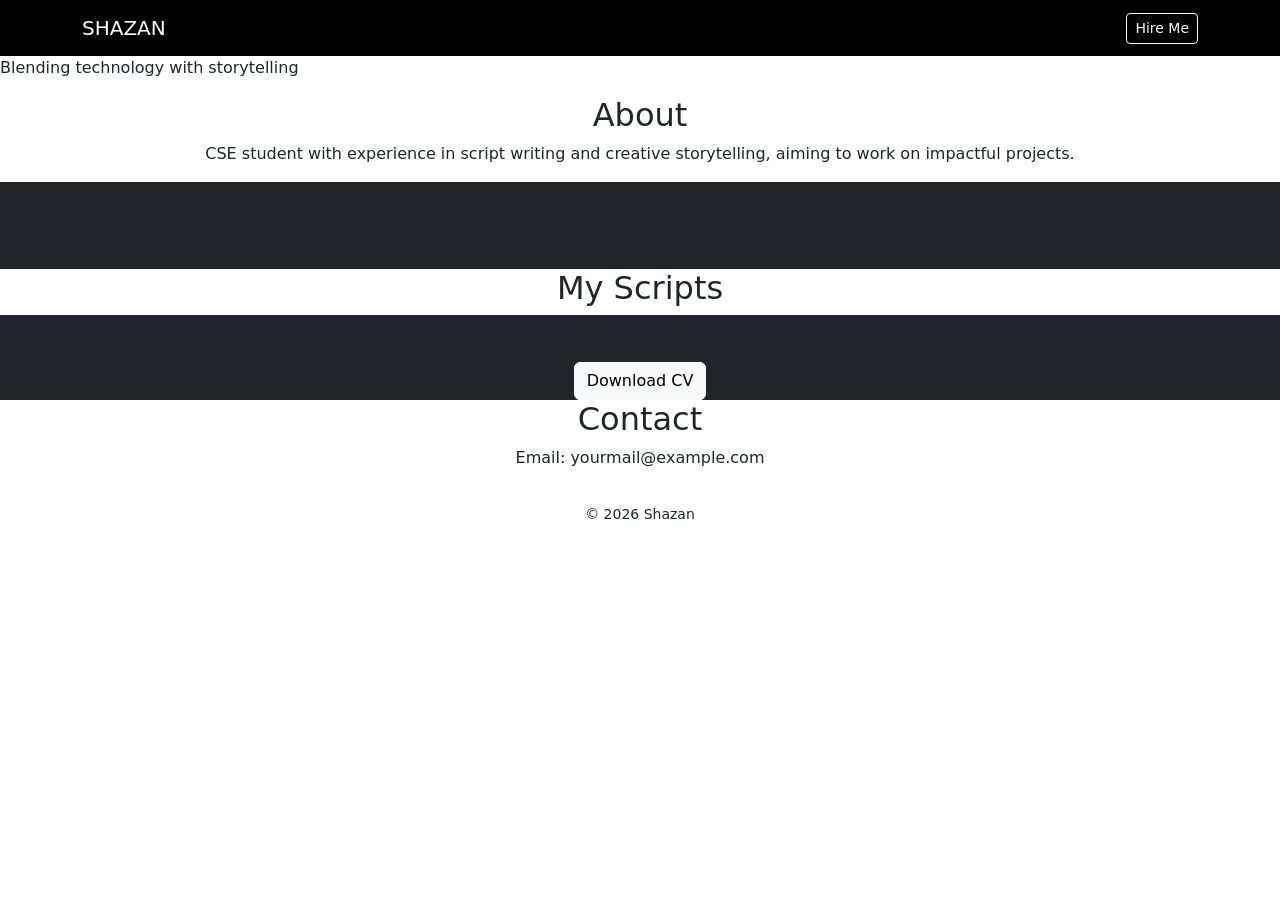
==== index.html @ 8cf89695 "Update index.html" ====
<!DOCTYPE html>
<html lang="en">
<head>
  <meta charset="UTF-8">
  <meta name="viewport" content="width=device-width, initial-scale=1.0">
  <title>Shazan | Portfolio</title>

  <link href="https://cdn.jsdelivr.net/npm/bootstrap@5.3.0/dist/css/bootstrap.min.css" rel="stylesheet">
  <link rel="stylesheet" href="style.css">
</head>

<body>

<!-- NAVBAR -->
<nav class="navbar navbar-dark bg-black fixed-top">
  <div class="container">
    <span class="navbar-brand">SHAZAN</span>
    <a href="#contact" class="btn btn-outline-light btn-sm">Hire Me</a>
  </div>
</nav>

<!-- HERO -->
<section class="hero">
  <h1>Script Writer</h1>
  <p>Blending technology with storytelling</p>
</section>

<!-- ABOUT -->
<section class="section container text-center">
  <h2>About</h2>
  <p>CSE student with experience in script writing and creative storytelling, aiming to work on impactful projects.</p>
</section>

<!-- SKILLS -->
<section class="section bg-dark text-center">
  <div class="container">
    <h2>Skills</h2>
    <div class="row mt-4">
      <div class="col-md-3">Script Writing</div>
      <div class="col-md-3">Storytelling</div>
      <div class="col-md-3">Web Development</div>
      <div class="col-md-3">Problem Solving</div>
    </div>
  </div>
</section>

<!-- PORTFOLIO -->
<section class="section container">
  <h2 class="text-center">My Scripts</h2>
  <div class="row" id="scripts"></div>
</section>

<!-- CV -->
<section class="section text-center bg-dark">
  <h2>Resume</h2>
  <a href="cv.pdf" class="btn btn-light">Download CV</a>
</section>

<!-- CONTACT -->
<section id="contact" class="section text-center">
  <h2>Contact</h2>
  <p>Email: yourmail@example.com</p>
</section>

<footer class="text-center p-3">
  <small>© 2026 Shazan</small>
</footer>

<script src="script.js"></script>
</body>
</html>
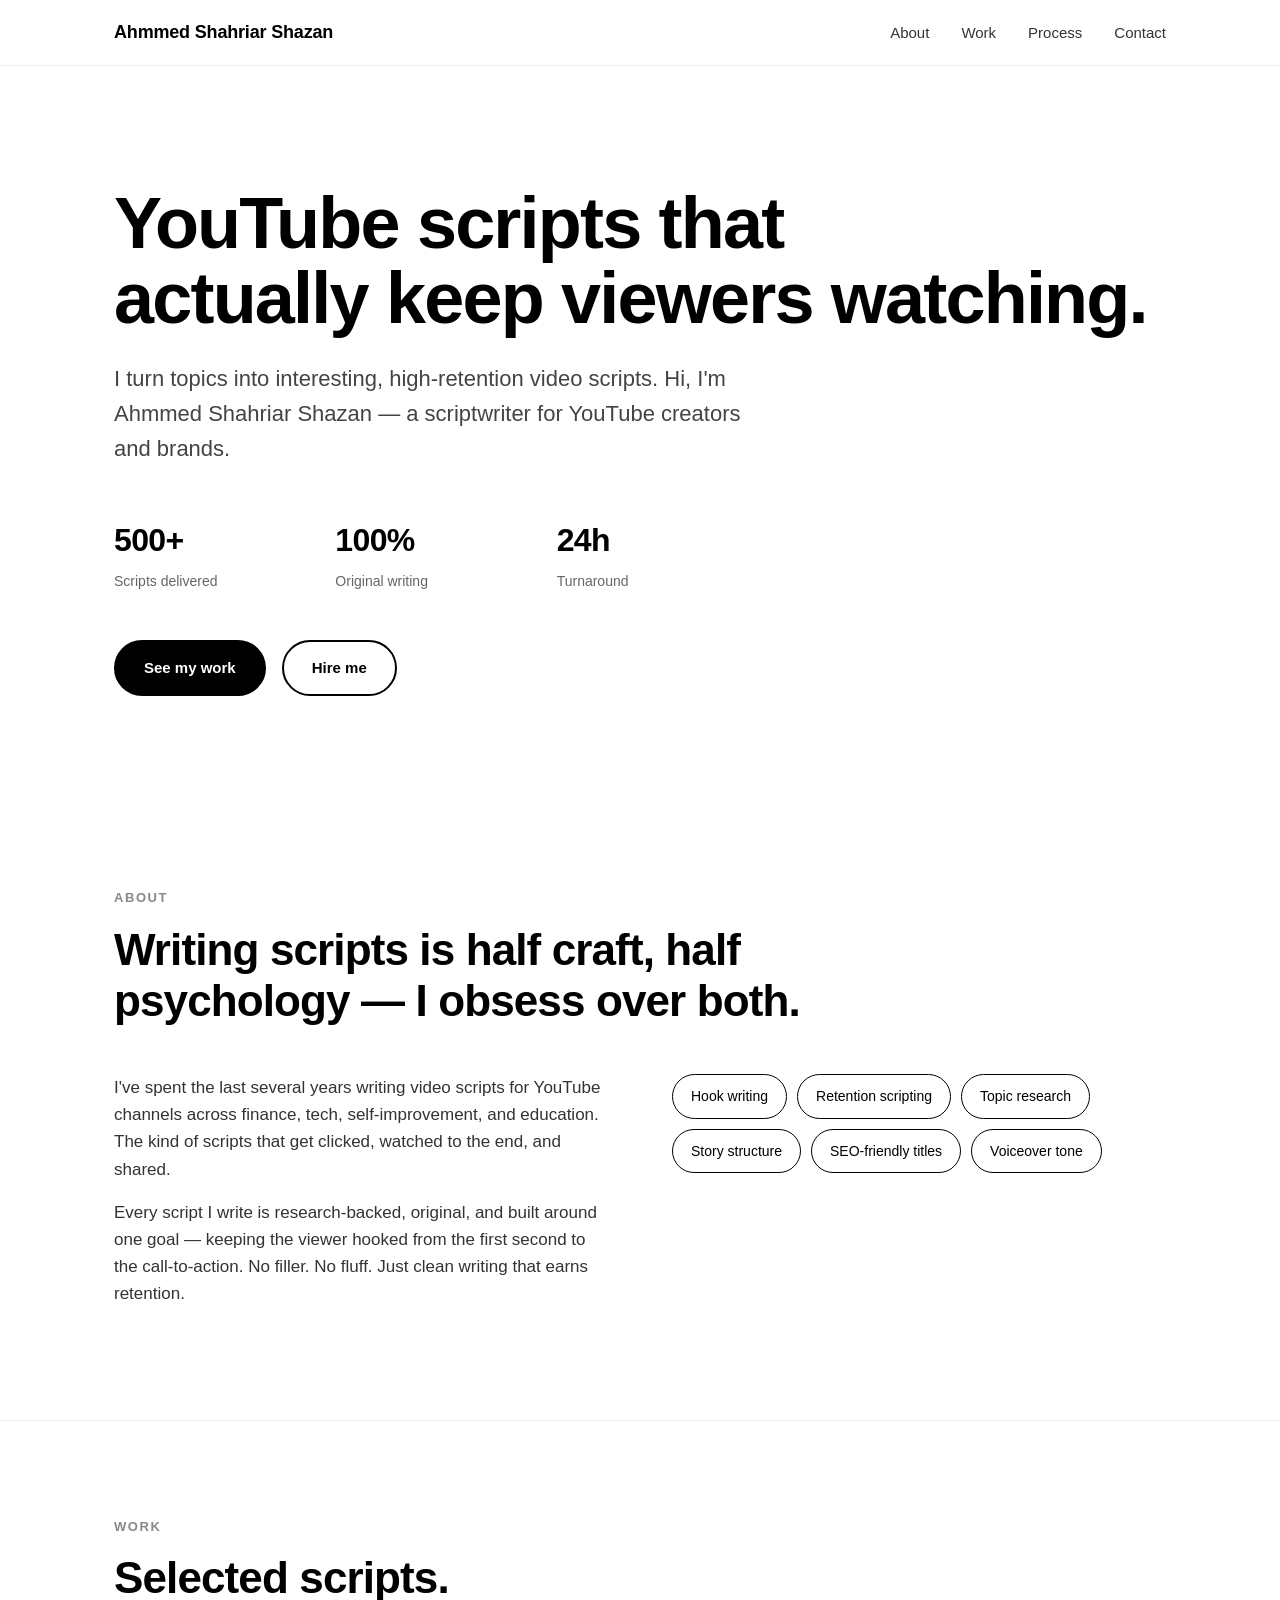
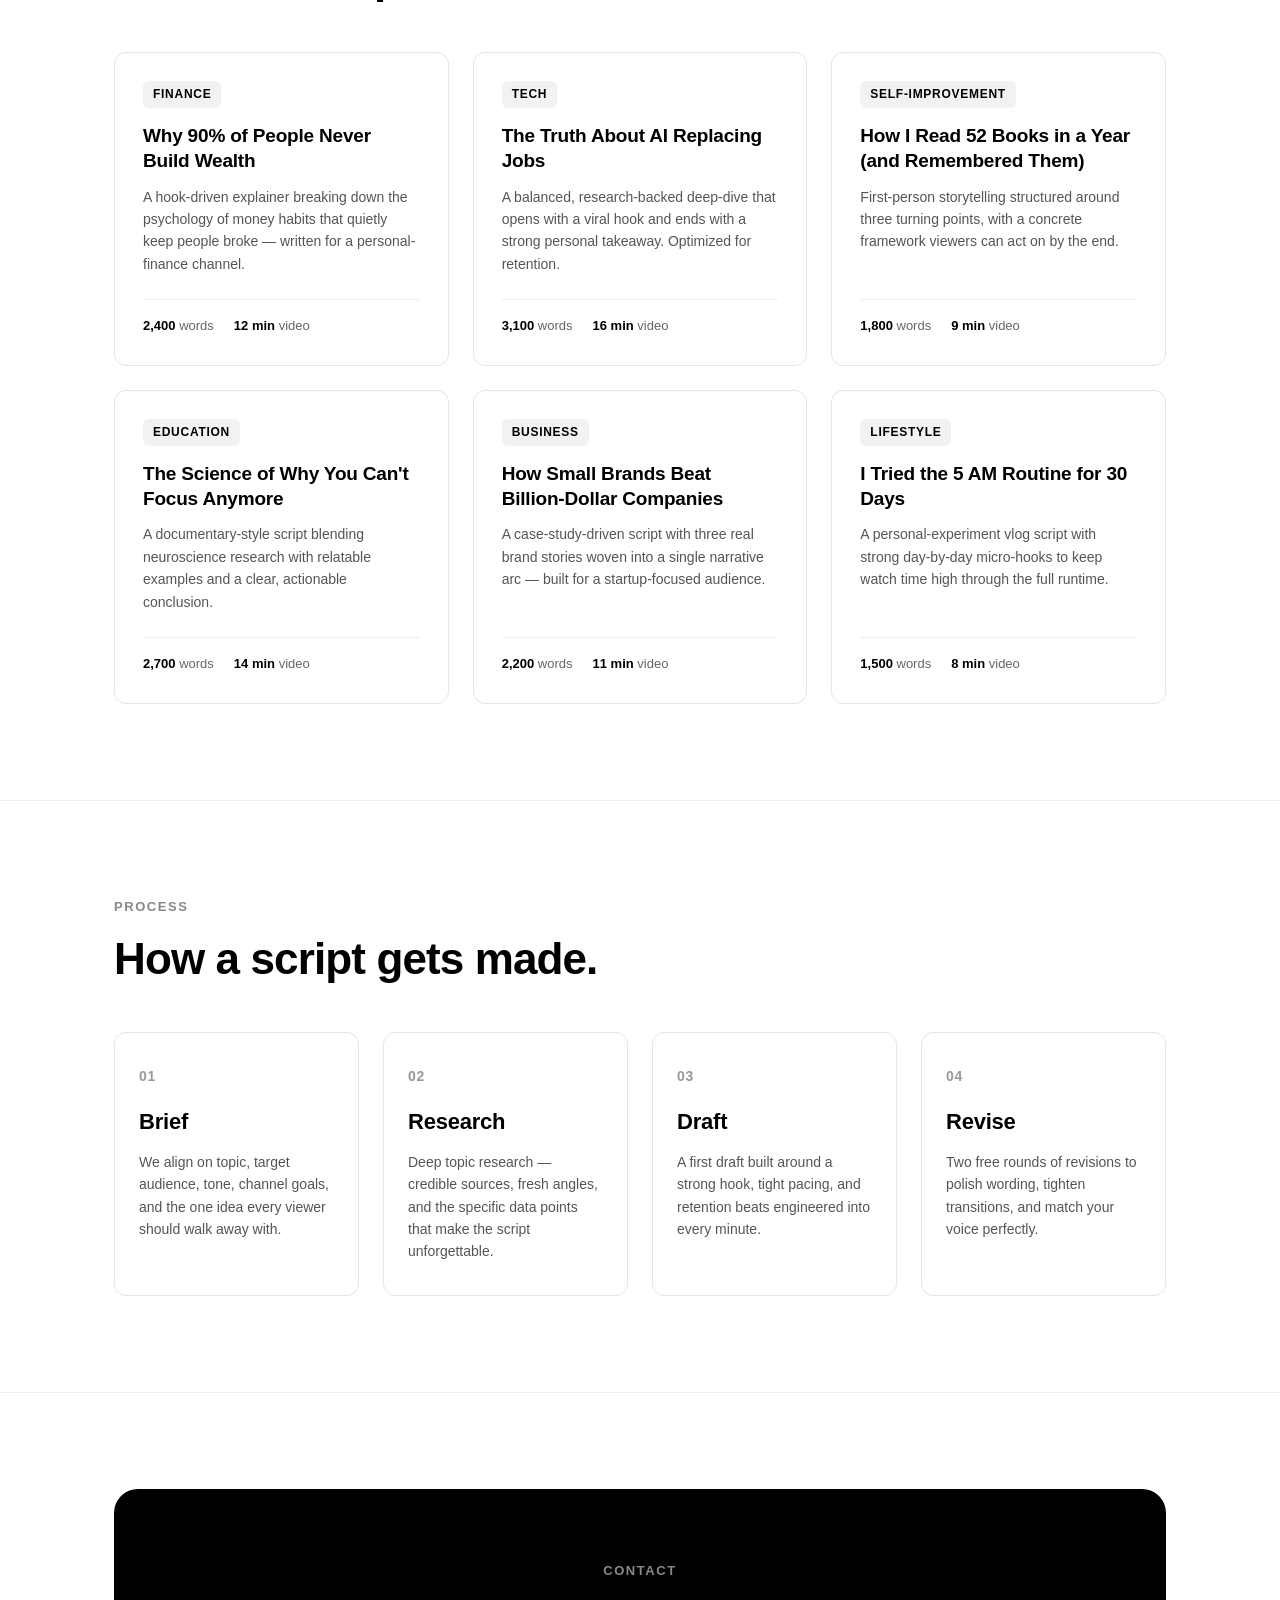
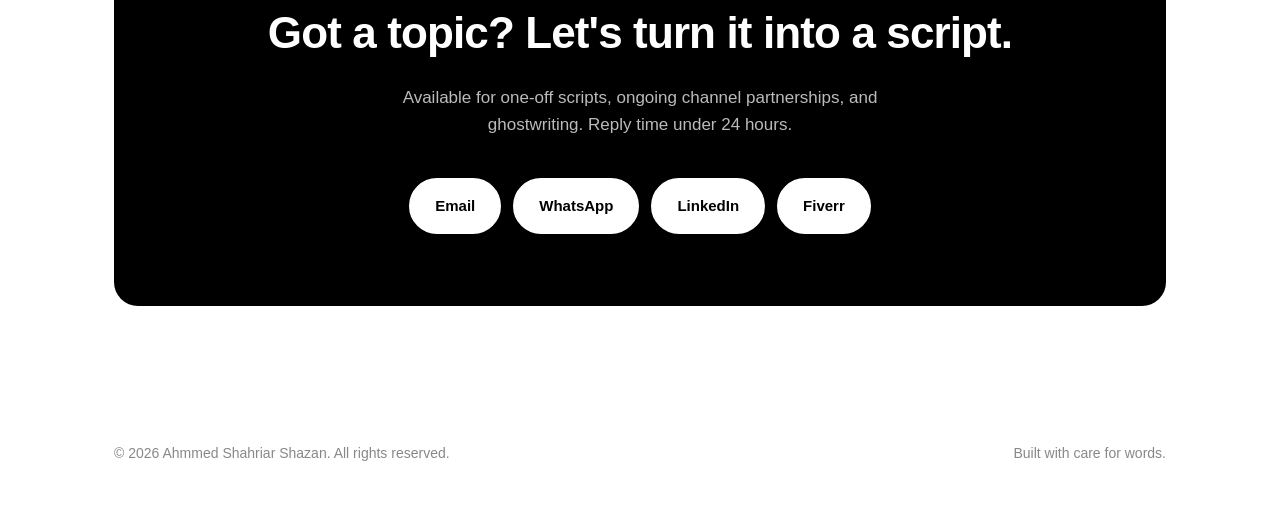
==== commit 9986c969: "Update index.html" ====
--- a/index.html
+++ b/index.html
@@ -1,71 +1,568 @@
 <!DOCTYPE html>
 <html lang="en">
 <head>
-  <meta charset="UTF-8">
-  <meta name="viewport" content="width=device-width, initial-scale=1.0">
-  <title>Shazan | Portfolio</title>
-
-  <link href="https://cdn.jsdelivr.net/npm/bootstrap@5.3.0/dist/css/bootstrap.min.css" rel="stylesheet">
-  <link rel="stylesheet" href="style.css">
+<meta charset="UTF-8" />
+<meta name="viewport" content="width=device-width, initial-scale=1.0" />
+<title>Ahmmed Shahriar Shazan — YouTube Scriptwriter</title>
+<meta name="description" content="Ahmmed Shahriar Shazan — YouTube scriptwriter. I turn topics into interesting, high-retention video scripts." />
+<style>
+  * { box-sizing: border-box; margin: 0; padding: 0; }
+  html { scroll-behavior: smooth; }
+  body {
+    font-family: -apple-system, BlinkMacSystemFont, "Segoe UI", Helvetica, Arial, sans-serif;
+    color: #000;
+    background: #fff;
+    line-height: 1.6;
+    -webkit-font-smoothing: antialiased;
+  }
+  a { color: inherit; text-decoration: none; }
+  img { max-width: 100%; display: block; }
+
+  /* Layout */
+  .container {
+    max-width: 1100px;
+    margin: 0 auto;
+    padding: 0 24px;
+  }
+  section { padding: 96px 0; border-bottom: 1px solid #eee; }
+  section:last-of-type { border-bottom: none; }
+
+  /* Navigation */
+  .nav {
+    position: sticky;
+    top: 0;
+    z-index: 100;
+    background: rgba(255,255,255,0.95);
+    backdrop-filter: saturate(180%) blur(10px);
+    -webkit-backdrop-filter: saturate(180%) blur(10px);
+    border-bottom: 1px solid #eee;
+  }
+  .nav-inner {
+    display: flex;
+    align-items: center;
+    justify-content: space-between;
+    padding: 18px 24px;
+    max-width: 1100px;
+    margin: 0 auto;
+  }
+  .logo {
+    font-weight: 700;
+    font-size: 18px;
+    letter-spacing: -0.01em;
+  }
+  .nav-links {
+    display: flex;
+    gap: 32px;
+    list-style: none;
+  }
+  .nav-links a {
+    font-size: 15px;
+    font-weight: 500;
+    color: #333;
+    transition: color 0.2s;
+  }
+  .nav-links a:hover { color: #000; }
+
+  .menu-toggle {
+    display: none;
+    background: none;
+    border: none;
+    font-size: 22px;
+    cursor: pointer;
+  }
+
+  /* Hero */
+  .hero { padding: 120px 0 96px; }
+  .hero h1 {
+    font-size: clamp(40px, 6vw, 72px);
+    font-weight: 800;
+    line-height: 1.05;
+    letter-spacing: -0.025em;
+    margin-bottom: 24px;
+  }
+  .hero .tagline {
+    font-size: clamp(18px, 2vw, 22px);
+    color: #444;
+    max-width: 640px;
+    margin-bottom: 48px;
+  }
+
+  .stats {
+    display: grid;
+    grid-template-columns: repeat(3, 1fr);
+    gap: 24px;
+    margin-bottom: 48px;
+    max-width: 640px;
+  }
+  .stat-num {
+    font-size: clamp(24px, 3vw, 32px);
+    font-weight: 700;
+    letter-spacing: -0.02em;
+  }
+  .stat-label {
+    font-size: 14px;
+    color: #666;
+    margin-top: 4px;
+  }
+
+  .cta-group {
+    display: flex;
+    gap: 16px;
+    flex-wrap: wrap;
+  }
+  .btn {
+    display: inline-flex;
+    align-items: center;
+    justify-content: center;
+    padding: 14px 28px;
+    font-size: 15px;
+    font-weight: 600;
+    border-radius: 999px;
+    border: 2px solid #000;
+    transition: all 0.2s ease;
+    cursor: pointer;
+  }
+  .btn-primary {
+    background: #000;
+    color: #fff;
+  }
+  .btn-primary:hover {
+    background: #fff;
+    color: #000;
+  }
+  .btn-secondary {
+    background: #fff;
+    color: #000;
+  }
+  .btn-secondary:hover {
+    background: #000;
+    color: #fff;
+  }
+
+  /* Section headings */
+  .section-label {
+    font-size: 13px;
+    font-weight: 600;
+    letter-spacing: 0.12em;
+    text-transform: uppercase;
+    color: #888;
+    margin-bottom: 16px;
+  }
+  .section-title {
+    font-size: clamp(32px, 4vw, 44px);
+    font-weight: 700;
+    letter-spacing: -0.02em;
+    margin-bottom: 48px;
+    max-width: 720px;
+    line-height: 1.15;
+  }
+
+  /* About */
+  .about-grid {
+    display: grid;
+    grid-template-columns: 1fr 1fr;
+    gap: 64px;
+    align-items: start;
+  }
+  .about-bio p {
+    font-size: 17px;
+    color: #333;
+    margin-bottom: 16px;
+  }
+  .skills {
+    display: flex;
+    flex-wrap: wrap;
+    gap: 10px;
+  }
+  .skill-pill {
+    padding: 10px 18px;
+    border: 1px solid #000;
+    border-radius: 999px;
+    font-size: 14px;
+    font-weight: 500;
+    background: #fff;
+    transition: all 0.2s;
+  }
+  .skill-pill:hover {
+    background: #000;
+    color: #fff;
+  }
+
+  /* Work */
+  .work-grid {
+    display: grid;
+    grid-template-columns: repeat(3, 1fr);
+    gap: 24px;
+  }
+  .work-card {
+    border: 1px solid #e5e5e5;
+    border-radius: 12px;
+    padding: 28px;
+    background: #fff;
+    transition: all 0.25s ease;
+    display: flex;
+    flex-direction: column;
+  }
+  .work-card:hover {
+    border-color: #000;
+    transform: translateY(-2px);
+  }
+  .work-tag {
+    display: inline-block;
+    font-size: 12px;
+    font-weight: 600;
+    letter-spacing: 0.06em;
+    text-transform: uppercase;
+    color: #000;
+    background: #f2f2f2;
+    padding: 4px 10px;
+    border-radius: 6px;
+    margin-bottom: 16px;
+    align-self: flex-start;
+  }
+  .work-card h3 {
+    font-size: 19px;
+    font-weight: 700;
+    line-height: 1.3;
+    margin-bottom: 12px;
+    letter-spacing: -0.01em;
+  }
+  .work-card p {
+    font-size: 14px;
+    color: #555;
+    margin-bottom: 24px;
+    flex-grow: 1;
+  }
+  .work-meta {
+    display: flex;
+    gap: 20px;
+    padding-top: 16px;
+    border-top: 1px solid #eee;
+    font-size: 13px;
+    color: #666;
+  }
+  .work-meta span strong { color: #000; font-weight: 600; }
+
+  /* Process */
+  .process-grid {
+    display: grid;
+    grid-template-columns: repeat(4, 1fr);
+    gap: 24px;
+  }
+  .process-step {
+    padding: 32px 24px;
+    border: 1px solid #e5e5e5;
+    border-radius: 12px;
+    background: #fff;
+    transition: border-color 0.2s;
+  }
+  .process-step:hover { border-color: #000; }
+  .step-num {
+    font-size: 14px;
+    font-weight: 700;
+    color: #999;
+    margin-bottom: 16px;
+    letter-spacing: 0.05em;
+  }
+  .step-title {
+    font-size: 22px;
+    font-weight: 700;
+    margin-bottom: 12px;
+    letter-spacing: -0.01em;
+  }
+  .step-desc {
+    font-size: 14px;
+    color: #555;
+  }
+
+  /* Contact */
+  .contact-box {
+    background: #000;
+    color: #fff;
+    border-radius: 24px;
+    padding: 72px 56px;
+    text-align: center;
+  }
+  .contact-box .section-label { color: #888; }
+  .contact-box h2 {
+    font-size: clamp(32px, 4vw, 44px);
+    font-weight: 700;
+    letter-spacing: -0.02em;
+    margin-bottom: 16px;
+    color: #fff;
+  }
+  .contact-box p {
+    color: #bbb;
+    font-size: 17px;
+    max-width: 520px;
+    margin: 0 auto 40px;
+  }
+  .contact-buttons {
+    display: flex;
+    flex-wrap: wrap;
+    justify-content: center;
+    gap: 12px;
+  }
+  .contact-btn {
+    display: inline-flex;
+    align-items: center;
+    gap: 8px;
+    padding: 14px 24px;
+    font-size: 15px;
+    font-weight: 600;
+    border-radius: 999px;
+    background: #fff;
+    color: #000;
+    border: 2px solid #fff;
+    transition: all 0.2s;
+  }
+  .contact-btn:hover {
+    background: transparent;
+    color: #fff;
+  }
+
+  /* Footer */
+  footer {
+    padding: 40px 0;
+    text-align: center;
+    color: #888;
+    font-size: 14px;
+  }
+  footer .container {
+    display: flex;
+    justify-content: space-between;
+    align-items: center;
+    flex-wrap: wrap;
+    gap: 12px;
+  }
+
+  /* Mobile */
+  @media (max-width: 820px) {
+    section { padding: 72px 0; }
+    .hero { padding: 80px 0 64px; }
+    .nav-links {
+      display: none;
+      position: absolute;
+      top: 100%;
+      left: 0;
+      right: 0;
+      background: #fff;
+      flex-direction: column;
+      padding: 20px 24px;
+      gap: 20px;
+      border-bottom: 1px solid #eee;
+    }
+    .nav-links.open { display: flex; }
+    .menu-toggle { display: block; }
+
+    .about-grid { grid-template-columns: 1fr; gap: 40px; }
+    .work-grid { grid-template-columns: 1fr; }
+    .process-grid { grid-template-columns: 1fr 1fr; }
+    .stats { grid-template-columns: 1fr 1fr 1fr; gap: 16px; }
+    .contact-box { padding: 56px 24px; border-radius: 20px; }
+  }
+
+  @media (max-width: 480px) {
+    .process-grid { grid-template-columns: 1fr; }
+    .stats { grid-template-columns: 1fr; max-width: 280px; }
+    .cta-group .btn { flex: 1 1 auto; }
+  }
+</style>
 </head>
-
 <body>
 
-<!-- NAVBAR -->
-<nav class="navbar navbar-dark bg-black fixed-top">
+<!-- Navigation -->
+<nav class="nav">
+  <div class="nav-inner">
+    <a href="#top" class="logo">Ahmmed Shahriar Shazan</a>
+    <button class="menu-toggle" aria-label="Toggle menu" onclick="document.getElementById('navLinks').classList.toggle('open')">☰</button>
+    <ul class="nav-links" id="navLinks">
+      <li><a href="#about">About</a></li>
+      <li><a href="#work">Work</a></li>
+      <li><a href="#process">Process</a></li>
+      <li><a href="#contact">Contact</a></li>
+    </ul>
+  </div>
+</nav>
+
+<!-- Hero -->
+<header class="hero" id="top">
   <div class="container">
-    <span class="navbar-brand">SHAZAN</span>
-    <a href="#contact" class="btn btn-outline-light btn-sm">Hire Me</a>
-  </div>
-</nav>
-
-<!-- HERO -->
-<section class="hero">
-  <h1>Script Writer</h1>
-  <p>Blending technology with storytelling</p>
+    <h1>YouTube scripts that<br/>actually keep viewers watching.</h1>
+    <p class="tagline">I turn topics into interesting, high-retention video scripts. Hi, I'm Ahmmed Shahriar Shazan — a scriptwriter for YouTube creators and brands.</p>
+
+    <div class="stats">
+      <div>
+        <div class="stat-num">500+</div>
+        <div class="stat-label">Scripts delivered</div>
+      </div>
+      <div>
+        <div class="stat-num">100%</div>
+        <div class="stat-label">Original writing</div>
+      </div>
+      <div>
+        <div class="stat-num">24h</div>
+        <div class="stat-label">Turnaround</div>
+      </div>
+    </div>
+
+    <div class="cta-group">
+      <a href="#work" class="btn btn-primary">See my work</a>
+      <a href="#contact" class="btn btn-secondary">Hire me</a>
+    </div>
+  </div>
+</header>
+
+<!-- About -->
+<section id="about">
+  <div class="container">
+    <div class="section-label">About</div>
+    <h2 class="section-title">Writing scripts is half craft, half psychology — I obsess over both.</h2>
+
+    <div class="about-grid">
+      <div class="about-bio">
+        <p>I've spent the last several years writing video scripts for YouTube channels across finance, tech, self-improvement, and education. The kind of scripts that get clicked, watched to the end, and shared.</p>
+        <p>Every script I write is research-backed, original, and built around one goal — keeping the viewer hooked from the first second to the call-to-action. No filler. No fluff. Just clean writing that earns retention.</p>
+      </div>
+      <div>
+        <div class="skills">
+          <span class="skill-pill">Hook writing</span>
+          <span class="skill-pill">Retention scripting</span>
+          <span class="skill-pill">Topic research</span>
+          <span class="skill-pill">Story structure</span>
+          <span class="skill-pill">SEO-friendly titles</span>
+          <span class="skill-pill">Voiceover tone</span>
+        </div>
+      </div>
+    </div>
+  </div>
 </section>
 
-<!-- ABOUT -->
-<section class="section container text-center">
-  <h2>About</h2>
-  <p>CSE student with experience in script writing and creative storytelling, aiming to work on impactful projects.</p>
+<!-- Work -->
+<section id="work">
+  <div class="container">
+    <div class="section-label">Work</div>
+    <h2 class="section-title">Selected scripts.</h2>
+
+    <div class="work-grid">
+      <div class="work-card">
+        <span class="work-tag">Finance</span>
+        <h3>Why 90% of People Never Build Wealth</h3>
+        <p>A hook-driven explainer breaking down the psychology of money habits that quietly keep people broke — written for a personal-finance channel.</p>
+        <div class="work-meta">
+          <span><strong>2,400</strong> words</span>
+          <span><strong>12 min</strong> video</span>
+        </div>
+      </div>
+
+      <div class="work-card">
+        <span class="work-tag">Tech</span>
+        <h3>The Truth About AI Replacing Jobs</h3>
+        <p>A balanced, research-backed deep-dive that opens with a viral hook and ends with a strong personal takeaway. Optimized for retention.</p>
+        <div class="work-meta">
+          <span><strong>3,100</strong> words</span>
+          <span><strong>16 min</strong> video</span>
+        </div>
+      </div>
+
+      <div class="work-card">
+        <span class="work-tag">Self-Improvement</span>
+        <h3>How I Read 52 Books in a Year (and Remembered Them)</h3>
+        <p>First-person storytelling structured around three turning points, with a concrete framework viewers can act on by the end.</p>
+        <div class="work-meta">
+          <span><strong>1,800</strong> words</span>
+          <span><strong>9 min</strong> video</span>
+        </div>
+      </div>
+
+      <div class="work-card">
+        <span class="work-tag">Education</span>
+        <h3>The Science of Why You Can't Focus Anymore</h3>
+        <p>A documentary-style script blending neuroscience research with relatable examples and a clear, actionable conclusion.</p>
+        <div class="work-meta">
+          <span><strong>2,700</strong> words</span>
+          <span><strong>14 min</strong> video</span>
+        </div>
+      </div>
+
+      <div class="work-card">
+        <span class="work-tag">Business</span>
+        <h3>How Small Brands Beat Billion-Dollar Companies</h3>
+        <p>A case-study-driven script with three real brand stories woven into a single narrative arc — built for a startup-focused audience.</p>
+        <div class="work-meta">
+          <span><strong>2,200</strong> words</span>
+          <span><strong>11 min</strong> video</span>
+        </div>
+      </div>
+
+      <div class="work-card">
+        <span class="work-tag">Lifestyle</span>
+        <h3>I Tried the 5 AM Routine for 30 Days</h3>
+        <p>A personal-experiment vlog script with strong day-by-day micro-hooks to keep watch time high through the full runtime.</p>
+        <div class="work-meta">
+          <span><strong>1,500</strong> words</span>
+          <span><strong>8 min</strong> video</span>
+        </div>
+      </div>
+    </div>
+  </div>
 </section>
 
-<!-- SKILLS -->
-<section class="section bg-dark text-center">
+<!-- Process -->
+<section id="process">
   <div class="container">
-    <h2>Skills</h2>
-    <div class="row mt-4">
-      <div class="col-md-3">Script Writing</div>
-      <div class="col-md-3">Storytelling</div>
-      <div class="col-md-3">Web Development</div>
-      <div class="col-md-3">Problem Solving</div>
+    <div class="section-label">Process</div>
+    <h2 class="section-title">How a script gets made.</h2>
+
+    <div class="process-grid">
+      <div class="process-step">
+        <div class="step-num">01</div>
+        <div class="step-title">Brief</div>
+        <p class="step-desc">We align on topic, target audience, tone, channel goals, and the one idea every viewer should walk away with.</p>
+      </div>
+      <div class="process-step">
+        <div class="step-num">02</div>
+        <div class="step-title">Research</div>
+        <p class="step-desc">Deep topic research — credible sources, fresh angles, and the specific data points that make the script unforgettable.</p>
+      </div>
+      <div class="process-step">
+        <div class="step-num">03</div>
+        <div class="step-title">Draft</div>
+        <p class="step-desc">A first draft built around a strong hook, tight pacing, and retention beats engineered into every minute.</p>
+      </div>
+      <div class="process-step">
+        <div class="step-num">04</div>
+        <div class="step-title">Revise</div>
+        <p class="step-desc">Two free rounds of revisions to polish wording, tighten transitions, and match your voice perfectly.</p>
+      </div>
     </div>
   </div>
 </section>
 
-<!-- PORTFOLIO -->
-<section class="section container">
-  <h2 class="text-center">My Scripts</h2>
-  <div class="row" id="scripts"></div>
+<!-- Contact -->
+<section id="contact">
+  <div class="container">
+    <div class="contact-box">
+      <div class="section-label">Contact</div>
+      <h2>Got a topic? Let's turn it into a script.</h2>
+      <p>Available for one-off scripts, ongoing channel partnerships, and ghostwriting. Reply time under 24 hours.</p>
+      <div class="contact-buttons">
+        <a href="mailto:ahmmedshahriarshazan@gmail.com" class="contact-btn">Email</a>
+        <a href="https://wa.me/" class="contact-btn" target="_blank" rel="noopener">WhatsApp</a>
+        <a href="https://linkedin.com/" class="contact-btn" target="_blank" rel="noopener">LinkedIn</a>
+        <a href="https://fiverr.com/" class="contact-btn" target="_blank" rel="noopener">Fiverr</a>
+      </div>
+    </div>
+  </div>
 </section>
 
-<!-- CV -->
-<section class="section text-center bg-dark">
-  <h2>Resume</h2>
-  <a href="cv.pdf" class="btn btn-light">Download CV</a>
-</section>
-
-<!-- CONTACT -->
-<section id="contact" class="section text-center">
-  <h2>Contact</h2>
-  <p>Email: yourmail@example.com</p>
-</section>
-
-<footer class="text-center p-3">
-  <small>© 2026 Shazan</small>
+<!-- Footer -->
+<footer>
+  <div class="container">
+    <span>© 2026 Ahmmed Shahriar Shazan. All rights reserved.</span>
+    <span>Built with care for words.</span>
+  </div>
 </footer>
 
-<script src="script.js"></script>
 </body>
 </html>
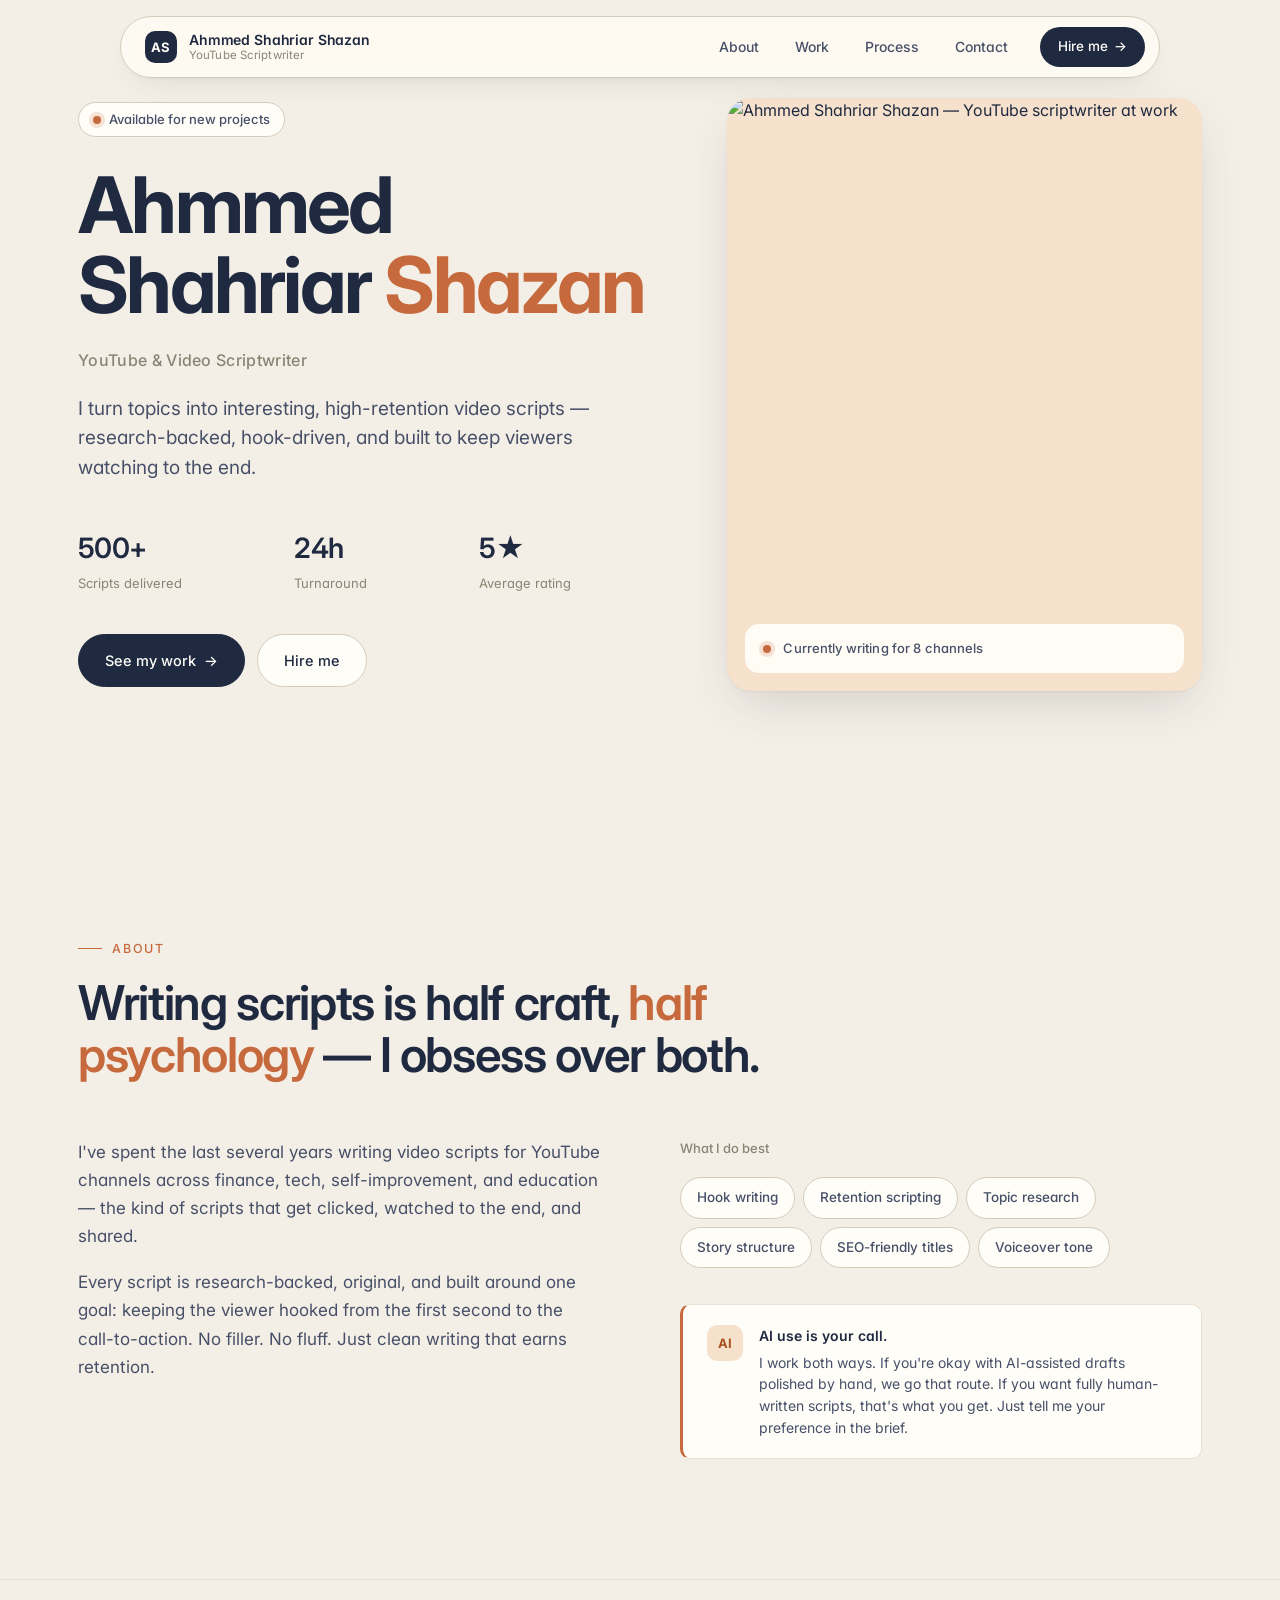
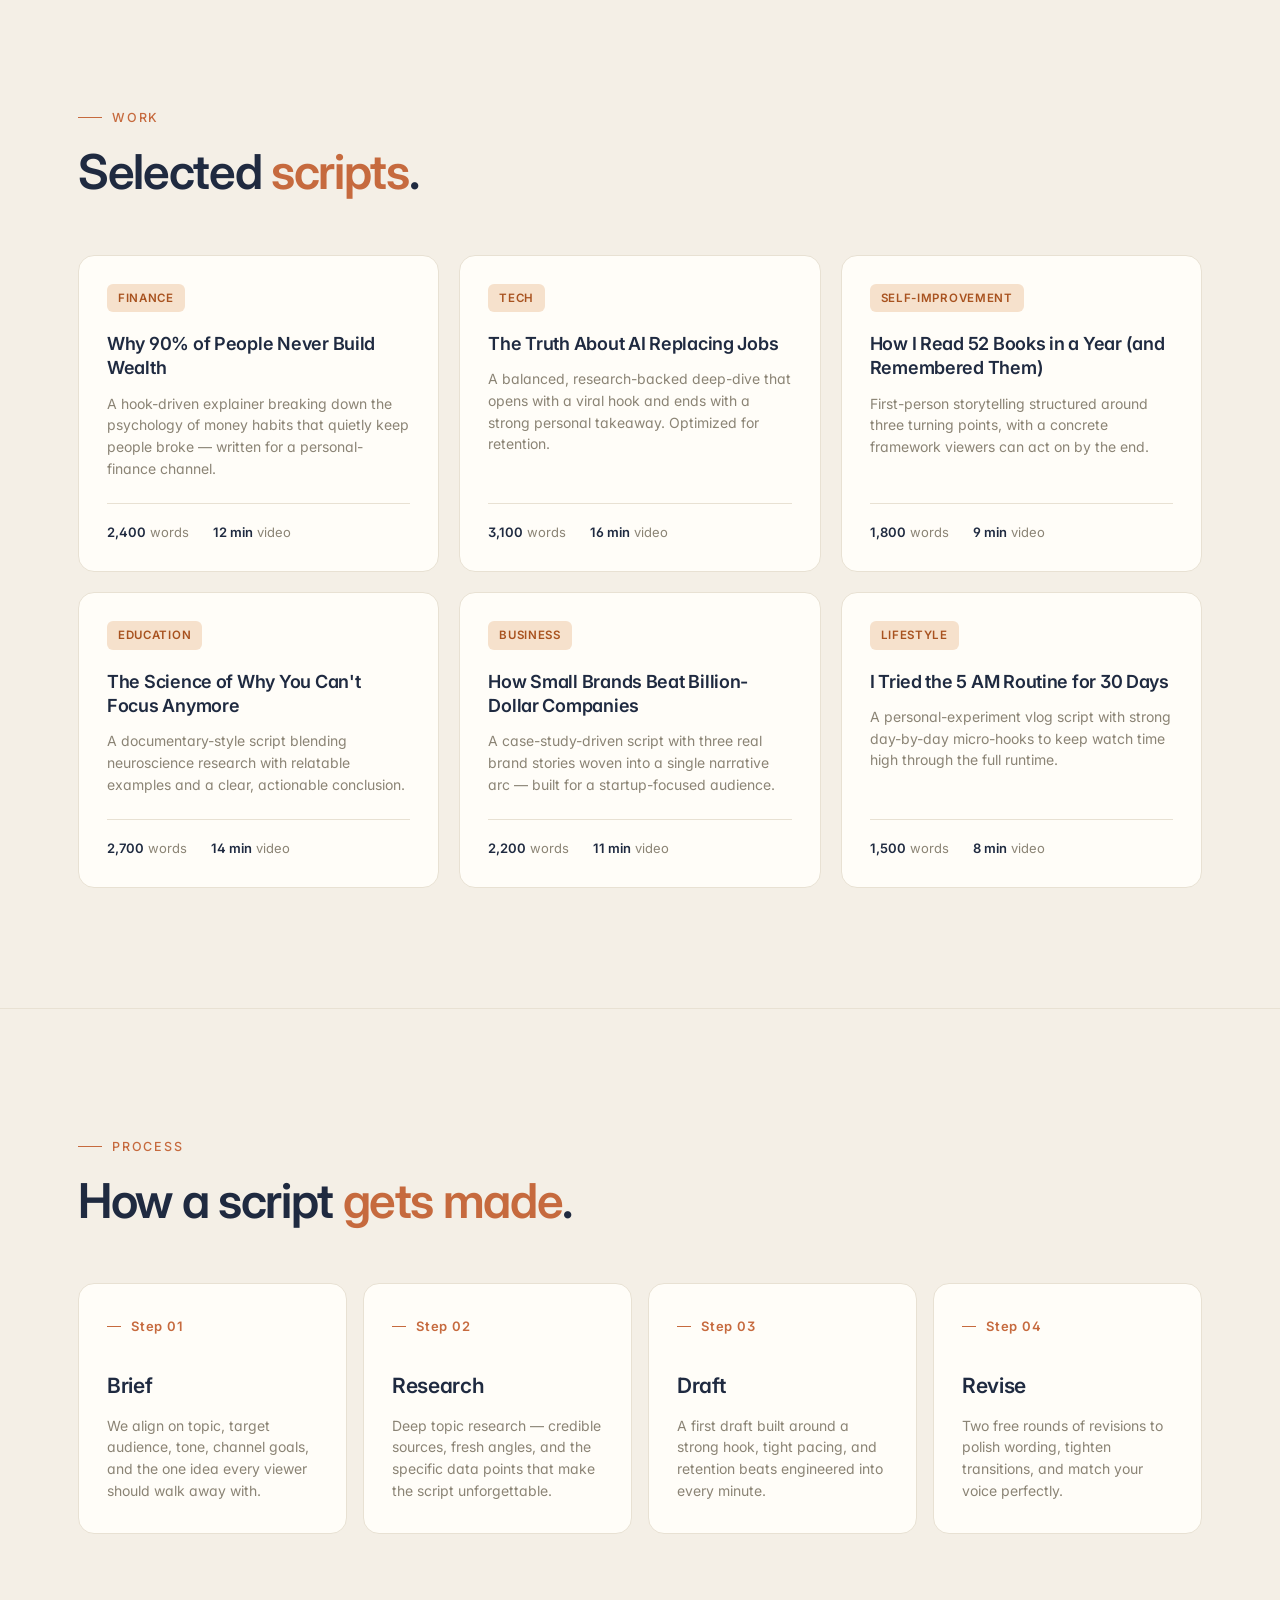
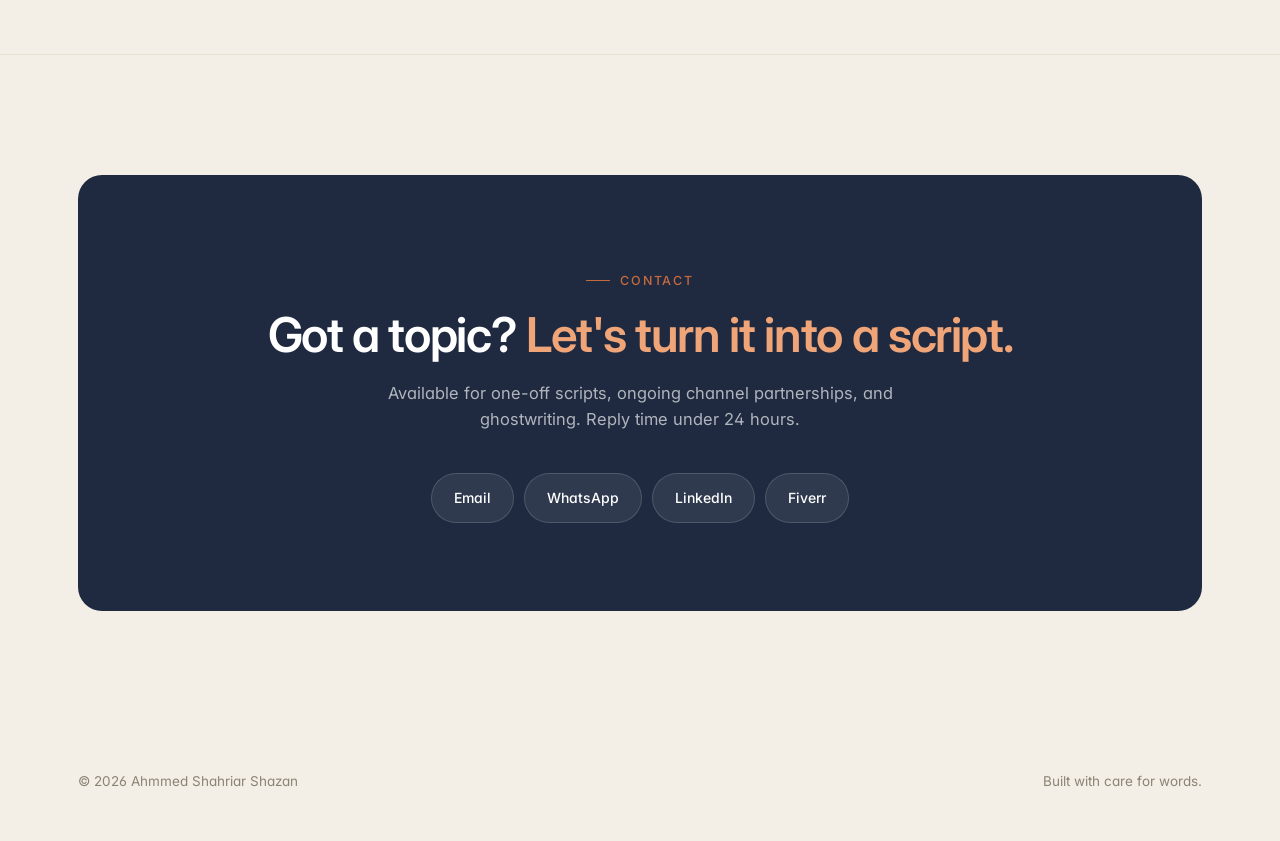
==== commit 771f784e: "Update index.html" ====
--- a/index.html
+++ b/index.html
@@ -5,295 +5,548 @@
 <meta name="viewport" content="width=device-width, initial-scale=1.0" />
 <title>Ahmmed Shahriar Shazan — YouTube Scriptwriter</title>
 <meta name="description" content="Ahmmed Shahriar Shazan — YouTube scriptwriter. I turn topics into interesting, high-retention video scripts." />
+
+<link rel="preconnect" href="https://fonts.googleapis.com">
+<link rel="preconnect" href="https://fonts.gstatic.com" crossorigin>
+<link href="https://fonts.googleapis.com/css2?family=Inter:wght@400;500;600;700;800&display=swap" rel="stylesheet">
+
 <style>
+  :root {
+    /* Warm editorial palette — cream + deep ink + terracotta accent */
+    --bg: #f4efe6;
+    --surface: #fffdf8;
+    --ink: #1f2a40;
+    --ink-soft: #475068;
+    --muted: #8b8475;
+    --line: #e8e1d3;
+    --line-strong: #d4ccbb;
+
+    --accent: #c66a3e;
+    --accent-soft: #f6e1cc;
+    --accent-deep: #a8521f;
+
+    --dark: #1f2a40;
+
+    --radius-sm: 10px;
+    --radius: 16px;
+    --radius-lg: 24px;
+  }
+
   * { box-sizing: border-box; margin: 0; padding: 0; }
   html { scroll-behavior: smooth; }
   body {
-    font-family: -apple-system, BlinkMacSystemFont, "Segoe UI", Helvetica, Arial, sans-serif;
-    color: #000;
-    background: #fff;
+    font-family: 'Inter', -apple-system, BlinkMacSystemFont, "Segoe UI", sans-serif;
+    color: var(--ink);
+    background: var(--bg);
     line-height: 1.6;
     -webkit-font-smoothing: antialiased;
+    -moz-osx-font-smoothing: grayscale;
+    font-feature-settings: "ss01", "cv11";
   }
   a { color: inherit; text-decoration: none; }
   img { max-width: 100%; display: block; }
 
-  /* Layout */
-  .container {
-    max-width: 1100px;
-    margin: 0 auto;
-    padding: 0 24px;
-  }
-  section { padding: 96px 0; border-bottom: 1px solid #eee; }
-  section:last-of-type { border-bottom: none; }
-
-  /* Navigation */
+  .container { max-width: 1180px; margin: 0 auto; padding: 0 28px; }
+  section { padding: 120px 0; }
+  section + section { border-top: 1px solid var(--line); }
+
+  .accent-word {
+    color: var(--accent);
+    font-weight: inherit;
+  }
+
+  /* ---------- Navigation ---------- */
   .nav {
     position: sticky;
-    top: 0;
+    top: 16px;
     z-index: 100;
-    background: rgba(255,255,255,0.95);
-    backdrop-filter: saturate(180%) blur(10px);
-    -webkit-backdrop-filter: saturate(180%) blur(10px);
-    border-bottom: 1px solid #eee;
+    padding: 0 16px;
+    margin-bottom: -64px;
   }
   .nav-inner {
     display: flex;
     align-items: center;
-    justify-content: space-between;
-    padding: 18px 24px;
-    max-width: 1100px;
+    gap: 28px;
+    padding: 10px 14px 10px 18px;
+    max-width: 1040px;
     margin: 0 auto;
+    background: rgba(255, 253, 248, 0.78);
+    backdrop-filter: saturate(180%) blur(16px);
+    -webkit-backdrop-filter: saturate(180%) blur(16px);
+    border: 1px solid var(--line-strong);
+    border-radius: 999px;
+    box-shadow:
+      0 1px 2px rgba(31,42,64,0.04),
+      0 12px 32px -16px rgba(31,42,64,0.16);
   }
   .logo {
+    display: flex;
+    align-items: center;
+    gap: 12px;
+    color: var(--ink);
+    padding: 4px 6px;
+  }
+  .logo-mark {
+    width: 32px; height: 32px;
+    border-radius: 10px;
+    background: var(--ink);
+    color: var(--surface);
+    display: grid;
+    place-items: center;
     font-weight: 700;
-    font-size: 18px;
+    font-size: 13px;
+    letter-spacing: 0.02em;
+    font-family: 'Inter', sans-serif;
+  }
+  .logo-text {
+    display: flex;
+    flex-direction: column;
+    line-height: 1.1;
+  }
+  .logo-name {
+    font-weight: 600;
+    font-size: 14px;
     letter-spacing: -0.01em;
+    color: var(--ink);
+  }
+  .logo-role {
+    font-size: 11.5px;
+    color: var(--muted);
+    margin-top: 2px;
+    letter-spacing: 0.01em;
   }
   .nav-links {
     display: flex;
-    gap: 32px;
+    gap: 28px;
     list-style: none;
+    margin-left: auto;
   }
   .nav-links a {
-    font-size: 15px;
-    font-weight: 500;
-    color: #333;
+    font-size: 14px;
+    font-weight: 500;
+    color: var(--ink-soft);
     transition: color 0.2s;
-  }
-  .nav-links a:hover { color: #000; }
-
+    padding: 6px 4px;
+  }
+  .nav-links a:hover { color: var(--accent); }
+  .nav-cta {
+    display: inline-flex;
+    align-items: center;
+    gap: 6px;
+    padding: 9px 18px;
+    font-size: 13.5px;
+    font-weight: 500;
+    border-radius: 999px;
+    background: var(--ink);
+    color: var(--surface);
+    transition: all 0.2s;
+    white-space: nowrap;
+  }
+  .nav-cta:hover {
+    background: var(--accent);
+  }
+  .nav-cta .arrow { transition: transform 0.2s; }
+  .nav-cta:hover .arrow { transform: translateX(2px); }
   .menu-toggle {
     display: none;
     background: none;
     border: none;
     font-size: 22px;
     cursor: pointer;
-  }
-
-  /* Hero */
-  .hero { padding: 120px 0 96px; }
+    color: var(--ink);
+    padding: 4px 8px;
+  }
+
+  /* ---------- Hero ---------- */
+  .hero { padding: 100px 0 120px; }
+  .hero-grid {
+    display: grid;
+    grid-template-columns: 1.2fr 1fr;
+    gap: 80px;
+    align-items: center;
+  }
+  .eyebrow {
+    display: inline-flex;
+    align-items: center;
+    gap: 8px;
+    font-size: 13px;
+    font-weight: 500;
+    color: var(--ink-soft);
+    padding: 6px 14px;
+    border: 1px solid var(--line-strong);
+    border-radius: 999px;
+    margin-bottom: 28px;
+    background: var(--surface);
+  }
+  .status-dot {
+    width: 8px; height: 8px;
+    border-radius: 50%;
+    background: var(--accent);
+    box-shadow: 0 0 0 4px rgba(198,106,62,0.18);
+  }
+
   .hero h1 {
-    font-size: clamp(40px, 6vw, 72px);
-    font-weight: 800;
-    line-height: 1.05;
-    letter-spacing: -0.025em;
+    font-size: clamp(44px, 6.4vw, 78px);
+    font-weight: 700;
+    line-height: 1.02;
+    letter-spacing: -0.035em;
     margin-bottom: 24px;
+    color: var(--ink);
+  }
+
+  .hero .role {
+    font-size: 16px;
+    color: var(--muted);
+    margin-bottom: 20px;
+    font-weight: 500;
+    letter-spacing: 0.02em;
   }
   .hero .tagline {
-    font-size: clamp(18px, 2vw, 22px);
-    color: #444;
-    max-width: 640px;
-    margin-bottom: 48px;
+    font-size: clamp(17px, 1.6vw, 19px);
+    color: var(--ink-soft);
+    max-width: 540px;
+    margin-bottom: 44px;
+    line-height: 1.55;
   }
 
   .stats {
     display: grid;
-    grid-template-columns: repeat(3, 1fr);
-    gap: 24px;
-    margin-bottom: 48px;
-    max-width: 640px;
+    grid-template-columns: repeat(3, auto);
+    gap: 36px;
+    margin-bottom: 40px;
   }
   .stat-num {
-    font-size: clamp(24px, 3vw, 32px);
-    font-weight: 700;
+    font-size: 28px;
+    font-weight: 600;
     letter-spacing: -0.02em;
+    color: var(--ink);
   }
   .stat-label {
-    font-size: 14px;
-    color: #666;
-    margin-top: 4px;
+    font-size: 13px;
+    color: var(--muted);
+    margin-top: 2px;
   }
 
   .cta-group {
     display: flex;
-    gap: 16px;
+    gap: 12px;
     flex-wrap: wrap;
   }
   .btn {
     display: inline-flex;
     align-items: center;
     justify-content: center;
-    padding: 14px 28px;
-    font-size: 15px;
-    font-weight: 600;
+    gap: 8px;
+    padding: 14px 26px;
+    font-size: 14.5px;
+    font-weight: 500;
     border-radius: 999px;
-    border: 2px solid #000;
     transition: all 0.2s ease;
     cursor: pointer;
+    border: 1px solid transparent;
+    font-family: inherit;
   }
   .btn-primary {
-    background: #000;
-    color: #fff;
+    background: var(--ink);
+    color: var(--surface);
+    border-color: var(--ink);
   }
   .btn-primary:hover {
-    background: #fff;
-    color: #000;
+    background: var(--accent);
+    border-color: var(--accent);
+    transform: translateY(-1px);
   }
   .btn-secondary {
-    background: #fff;
-    color: #000;
+    background: var(--surface);
+    color: var(--ink);
+    border-color: var(--line-strong);
   }
   .btn-secondary:hover {
-    background: #000;
-    color: #fff;
-  }
-
-  /* Section headings */
+    border-color: var(--accent);
+    color: var(--accent);
+    transform: translateY(-1px);
+  }
+  .btn .arrow { transition: transform 0.2s; }
+  .btn:hover .arrow { transform: translateX(3px); }
+
+  /* ---------- Hero image ---------- */
+  .hero-image-wrap {
+    position: relative;
+    aspect-ratio: 4/5;
+    border-radius: var(--radius-lg);
+    overflow: hidden;
+    background: var(--accent-soft);
+    box-shadow:
+      0 1px 2px rgba(31,42,64,0.05),
+      0 18px 50px -12px rgba(31,42,64,0.18);
+  }
+  .hero-image-wrap img {
+    width: 100%;
+    height: 100%;
+    object-fit: cover;
+  }
+  .image-badge {
+    position: absolute;
+    bottom: 18px;
+    left: 18px;
+    right: 18px;
+    background: rgba(255,253,248,0.94);
+    backdrop-filter: blur(14px);
+    -webkit-backdrop-filter: blur(14px);
+    border-radius: 14px;
+    padding: 14px 18px;
+    display: flex;
+    align-items: center;
+    gap: 12px;
+    color: var(--ink);
+  }
+  .image-badge-dot {
+    width: 8px; height: 8px;
+    border-radius: 50%;
+    background: var(--accent);
+    box-shadow: 0 0 0 4px rgba(198,106,62,0.18);
+    flex-shrink: 0;
+  }
+  .image-badge-text {
+    font-size: 13px;
+    color: var(--ink-soft);
+    font-weight: 500;
+    letter-spacing: 0.01em;
+  }
+
+  /* ---------- Section heads ---------- */
   .section-label {
-    font-size: 13px;
+    font-size: 12.5px;
+    font-weight: 500;
+    letter-spacing: 0.14em;
+    text-transform: uppercase;
+    color: var(--accent);
+    margin-bottom: 18px;
+    display: inline-flex;
+    align-items: center;
+    gap: 10px;
+  }
+  .section-label::before {
+    content: "";
+    width: 24px; height: 1px;
+    background: var(--accent);
+  }
+  .section-title {
+    font-size: clamp(32px, 4.2vw, 48px);
     font-weight: 600;
-    letter-spacing: 0.12em;
-    text-transform: uppercase;
-    color: #888;
-    margin-bottom: 16px;
-  }
-  .section-title {
-    font-size: clamp(32px, 4vw, 44px);
-    font-weight: 700;
-    letter-spacing: -0.02em;
-    margin-bottom: 48px;
-    max-width: 720px;
-    line-height: 1.15;
-  }
-
-  /* About */
+    letter-spacing: -0.028em;
+    margin-bottom: 56px;
+    max-width: 780px;
+    line-height: 1.1;
+    color: var(--ink);
+  }
+
+  /* ---------- About ---------- */
   .about-grid {
     display: grid;
     grid-template-columns: 1fr 1fr;
-    gap: 64px;
+    gap: 80px;
     align-items: start;
   }
   .about-bio p {
     font-size: 17px;
-    color: #333;
-    margin-bottom: 16px;
+    color: var(--ink-soft);
+    margin-bottom: 18px;
+    line-height: 1.65;
+  }
+  .skills-label {
+    font-size: 13px;
+    color: var(--muted);
+    margin-bottom: 18px;
+    font-weight: 500;
   }
   .skills {
     display: flex;
     flex-wrap: wrap;
-    gap: 10px;
+    gap: 8px;
+    margin-bottom: 36px;
   }
   .skill-pill {
-    padding: 10px 18px;
-    border: 1px solid #000;
+    padding: 9px 16px;
+    border: 1px solid var(--line-strong);
     border-radius: 999px;
+    font-size: 13.5px;
+    font-weight: 500;
+    background: var(--surface);
+    color: var(--ink-soft);
+    transition: all 0.2s;
+  }
+  .skill-pill:hover {
+    border-color: var(--accent);
+    color: var(--accent);
+    background: var(--accent-soft);
+  }
+
+  /* AI policy callout */
+  .ai-note {
+    background: var(--surface);
+    border: 1px solid var(--line);
+    border-left: 3px solid var(--accent);
+    border-radius: var(--radius-sm);
+    padding: 20px 24px;
+    display: flex;
+    gap: 16px;
+    align-items: flex-start;
+  }
+  .ai-note .ai-icon {
+    flex-shrink: 0;
+    width: 36px; height: 36px;
+    border-radius: 10px;
+    background: var(--accent-soft);
+    color: var(--accent-deep);
+    display: grid;
+    place-items: center;
+    font-weight: 700;
+    font-size: 13px;
+    letter-spacing: 0.02em;
+  }
+  .ai-note-title {
     font-size: 14px;
-    font-weight: 500;
-    background: #fff;
-    transition: all 0.2s;
-  }
-  .skill-pill:hover {
-    background: #000;
-    color: #fff;
-  }
-
-  /* Work */
+    font-weight: 600;
+    color: var(--ink);
+    margin-bottom: 4px;
+  }
+  .ai-note p {
+    font-size: 14px;
+    color: var(--ink-soft);
+    line-height: 1.55;
+    margin: 0;
+  }
+
+  /* ---------- Work ---------- */
   .work-grid {
     display: grid;
     grid-template-columns: repeat(3, 1fr);
-    gap: 24px;
+    gap: 20px;
   }
   .work-card {
-    border: 1px solid #e5e5e5;
-    border-radius: 12px;
+    background: var(--surface);
+    border: 1px solid var(--line);
+    border-radius: var(--radius);
     padding: 28px;
-    background: #fff;
     transition: all 0.25s ease;
     display: flex;
     flex-direction: column;
   }
   .work-card:hover {
-    border-color: #000;
-    transform: translateY(-2px);
+    border-color: var(--accent);
+    transform: translateY(-3px);
+    box-shadow: 0 16px 40px -16px rgba(31,42,64,0.14);
   }
   .work-tag {
     display: inline-block;
-    font-size: 12px;
+    font-size: 11.5px;
     font-weight: 600;
     letter-spacing: 0.06em;
     text-transform: uppercase;
-    color: #000;
-    background: #f2f2f2;
-    padding: 4px 10px;
+    color: var(--accent-deep);
+    background: var(--accent-soft);
+    padding: 5px 11px;
     border-radius: 6px;
-    margin-bottom: 16px;
+    margin-bottom: 20px;
     align-self: flex-start;
   }
   .work-card h3 {
-    font-size: 19px;
-    font-weight: 700;
-    line-height: 1.3;
+    font-size: 18px;
+    font-weight: 600;
+    line-height: 1.35;
     margin-bottom: 12px;
-    letter-spacing: -0.01em;
+    letter-spacing: -0.015em;
+    color: var(--ink);
   }
   .work-card p {
     font-size: 14px;
-    color: #555;
+    color: var(--muted);
     margin-bottom: 24px;
     flex-grow: 1;
+    line-height: 1.55;
   }
   .work-meta {
     display: flex;
-    gap: 20px;
-    padding-top: 16px;
-    border-top: 1px solid #eee;
+    gap: 24px;
+    padding-top: 18px;
+    border-top: 1px solid var(--line);
     font-size: 13px;
-    color: #666;
-  }
-  .work-meta span strong { color: #000; font-weight: 600; }
-
-  /* Process */
+    color: var(--muted);
+  }
+  .work-meta span strong { color: var(--ink); font-weight: 600; }
+
+  /* ---------- Process ---------- */
   .process-grid {
     display: grid;
     grid-template-columns: repeat(4, 1fr);
-    gap: 24px;
+    gap: 16px;
   }
   .process-step {
-    padding: 32px 24px;
-    border: 1px solid #e5e5e5;
-    border-radius: 12px;
-    background: #fff;
-    transition: border-color 0.2s;
-  }
-  .process-step:hover { border-color: #000; }
+    padding: 32px 28px;
+    background: var(--surface);
+    border: 1px solid var(--line);
+    border-radius: var(--radius);
+    transition: all 0.25s;
+    position: relative;
+  }
+  .process-step:hover {
+    border-color: var(--accent);
+    transform: translateY(-3px);
+    box-shadow: 0 16px 40px -16px rgba(31,42,64,0.14);
+  }
   .step-num {
-    font-size: 14px;
-    font-weight: 700;
-    color: #999;
-    margin-bottom: 16px;
-    letter-spacing: 0.05em;
+    font-size: 13px;
+    font-weight: 600;
+    color: var(--accent);
+    margin-bottom: 32px;
+    letter-spacing: 0.06em;
+    display: flex;
+    align-items: center;
+    gap: 10px;
+  }
+  .step-num::before {
+    content: "";
+    width: 14px; height: 1px;
+    background: var(--accent);
   }
   .step-title {
-    font-size: 22px;
-    font-weight: 700;
+    font-size: 21px;
+    font-weight: 600;
     margin-bottom: 12px;
-    letter-spacing: -0.01em;
+    letter-spacing: -0.015em;
+    color: var(--ink);
   }
   .step-desc {
     font-size: 14px;
-    color: #555;
-  }
-
-  /* Contact */
+    color: var(--muted);
+    line-height: 1.55;
+  }
+
+  /* ---------- Contact ---------- */
   .contact-box {
-    background: #000;
+    background: var(--dark);
     color: #fff;
-    border-radius: 24px;
-    padding: 72px 56px;
+    border-radius: var(--radius-lg);
+    padding: 88px 56px;
     text-align: center;
-  }
-  .contact-box .section-label { color: #888; }
+    position: relative;
+    overflow: hidden;
+  }
+  .contact-box .section-label { color: var(--accent); }
+  .contact-box .section-label::before { background: var(--accent); }
   .contact-box h2 {
-    font-size: clamp(32px, 4vw, 44px);
-    font-weight: 700;
-    letter-spacing: -0.02em;
-    margin-bottom: 16px;
+    font-size: clamp(32px, 4.2vw, 48px);
+    font-weight: 600;
+    letter-spacing: -0.028em;
+    margin-bottom: 18px;
     color: #fff;
-  }
+    line-height: 1.1;
+  }
+  .contact-box h2 .accent-word { color: #f0a578; }
   .contact-box p {
-    color: #bbb;
-    font-size: 17px;
+    color: rgba(255,255,255,0.65);
+    font-size: 16.5px;
     max-width: 520px;
     margin: 0 auto 40px;
   }
@@ -301,32 +554,32 @@
     display: flex;
     flex-wrap: wrap;
     justify-content: center;
-    gap: 12px;
+    gap: 10px;
   }
   .contact-btn {
     display: inline-flex;
     align-items: center;
     gap: 8px;
-    padding: 14px 24px;
-    font-size: 15px;
-    font-weight: 600;
+    padding: 13px 22px;
+    font-size: 14px;
+    font-weight: 500;
     border-radius: 999px;
-    background: #fff;
-    color: #000;
-    border: 2px solid #fff;
+    background: rgba(255,255,255,0.08);
+    color: #fff;
+    border: 1px solid rgba(255,255,255,0.15);
     transition: all 0.2s;
   }
   .contact-btn:hover {
-    background: transparent;
+    background: var(--accent);
     color: #fff;
-  }
-
-  /* Footer */
+    border-color: var(--accent);
+  }
+
+  /* ---------- Footer ---------- */
   footer {
-    padding: 40px 0;
-    text-align: center;
-    color: #888;
-    font-size: 14px;
+    padding: 40px 0 48px;
+    color: var(--muted);
+    font-size: 13.5px;
   }
   footer .container {
     display: flex;
@@ -336,36 +589,47 @@
     gap: 12px;
   }
 
-  /* Mobile */
-  @media (max-width: 820px) {
-    section { padding: 72px 0; }
-    .hero { padding: 80px 0 64px; }
+  /* ---------- Mobile ---------- */
+  @media (max-width: 900px) {
+    section { padding: 80px 0; }
+    .hero { padding: 80px 0 80px; }
+    .hero-grid { grid-template-columns: 1fr; gap: 56px; }
+    .hero-image-wrap { aspect-ratio: 4/3; max-width: 480px; margin: 0 auto; }
+
+    .nav-inner { padding: 8px 8px 8px 14px; gap: 12px; }
+    .logo-role { display: none; }
+    .nav-cta { display: none; }
+    .menu-toggle { margin-left: auto; }
     .nav-links {
       display: none;
       position: absolute;
-      top: 100%;
+      top: calc(100% + 8px);
       left: 0;
       right: 0;
-      background: #fff;
+      background: var(--surface);
       flex-direction: column;
-      padding: 20px 24px;
+      padding: 20px 28px;
       gap: 20px;
-      border-bottom: 1px solid #eee;
+      border: 1px solid var(--line-strong);
+      border-radius: var(--radius);
+      box-shadow: 0 12px 32px -8px rgba(31,42,64,0.12);
     }
     .nav-links.open { display: flex; }
     .menu-toggle { display: block; }
 
-    .about-grid { grid-template-columns: 1fr; gap: 40px; }
+    .about-grid { grid-template-columns: 1fr; gap: 48px; }
     .work-grid { grid-template-columns: 1fr; }
     .process-grid { grid-template-columns: 1fr 1fr; }
-    .stats { grid-template-columns: 1fr 1fr 1fr; gap: 16px; }
-    .contact-box { padding: 56px 24px; border-radius: 20px; }
-  }
-
-  @media (max-width: 480px) {
+    .stats { grid-template-columns: repeat(3, auto); gap: 28px; }
+    .contact-box { padding: 64px 28px; border-radius: var(--radius); }
+  }
+
+  @media (max-width: 520px) {
     .process-grid { grid-template-columns: 1fr; }
-    .stats { grid-template-columns: 1fr; max-width: 280px; }
+    .stats { gap: 22px; }
+    .stat-num { font-size: 24px; }
     .cta-group .btn { flex: 1 1 auto; }
+    .container { padding: 0 20px; }
   }
 </style>
 </head>
@@ -374,41 +638,63 @@
 <!-- Navigation -->
 <nav class="nav">
   <div class="nav-inner">
-    <a href="#top" class="logo">Ahmmed Shahriar Shazan</a>
-    <button class="menu-toggle" aria-label="Toggle menu" onclick="document.getElementById('navLinks').classList.toggle('open')">☰</button>
+    <a href="#top" class="logo">
+      <span class="logo-mark">AS</span>
+      <span class="logo-text">
+        <span class="logo-name">Ahmmed Shahriar Shazan</span>
+        <span class="logo-role">YouTube Scriptwriter</span>
+      </span>
+    </a>
     <ul class="nav-links" id="navLinks">
       <li><a href="#about">About</a></li>
       <li><a href="#work">Work</a></li>
       <li><a href="#process">Process</a></li>
       <li><a href="#contact">Contact</a></li>
     </ul>
+    <a href="#contact" class="nav-cta">Hire me <span class="arrow">→</span></a>
+    <button class="menu-toggle" aria-label="Toggle menu" onclick="document.getElementById('navLinks').classList.toggle('open')">☰</button>
   </div>
 </nav>
 
 <!-- Hero -->
 <header class="hero" id="top">
   <div class="container">
-    <h1>YouTube scripts that<br/>actually keep viewers watching.</h1>
-    <p class="tagline">I turn topics into interesting, high-retention video scripts. Hi, I'm Ahmmed Shahriar Shazan — a scriptwriter for YouTube creators and brands.</p>
-
-    <div class="stats">
+    <div class="hero-grid">
       <div>
-        <div class="stat-num">500+</div>
-        <div class="stat-label">Scripts delivered</div>
-      </div>
-      <div>
-        <div class="stat-num">100%</div>
-        <div class="stat-label">Original writing</div>
-      </div>
-      <div>
-        <div class="stat-num">24h</div>
-        <div class="stat-label">Turnaround</div>
-      </div>
-    </div>
-
-    <div class="cta-group">
-      <a href="#work" class="btn btn-primary">See my work</a>
-      <a href="#contact" class="btn btn-secondary">Hire me</a>
+        <span class="eyebrow"><span class="status-dot"></span> Available for new projects</span>
+        <h1>Ahmmed Shahriar <span class="accent-word">Shazan</span></h1>
+        <div class="role">YouTube &amp; Video Scriptwriter</div>
+        <p class="tagline">I turn topics into interesting, high-retention video scripts — research-backed, hook-driven, and built to keep viewers watching to the end.</p>
+
+        <div class="stats">
+          <div>
+            <div class="stat-num">500+</div>
+            <div class="stat-label">Scripts delivered</div>
+          </div>
+          <div>
+            <div class="stat-num">24h</div>
+            <div class="stat-label">Turnaround</div>
+          </div>
+          <div>
+            <div class="stat-num">5★</div>
+            <div class="stat-label">Average rating</div>
+          </div>
+        </div>
+
+        <div class="cta-group">
+          <a href="#work" class="btn btn-primary">See my work <span class="arrow">→</span></a>
+          <a href="#contact" class="btn btn-secondary">Hire me</a>
+        </div>
+      </div>
+
+      <div class="hero-image-wrap">
+        <!-- REPLACE the src below with the path to your own photo (e.g. "me.jpg") -->
+        <img src="https://images.unsplash.com/photo-1517694712202-14dd9538aa97?auto=format&fit=crop&w=900&q=80" alt="Ahmmed Shahriar Shazan — YouTube scriptwriter at work" />
+        <div class="image-badge">
+          <span class="image-badge-dot"></span>
+          <span class="image-badge-text">Currently writing for 8 channels</span>
+        </div>
+      </div>
     </div>
   </div>
 </header>
@@ -417,14 +703,15 @@
 <section id="about">
   <div class="container">
     <div class="section-label">About</div>
-    <h2 class="section-title">Writing scripts is half craft, half psychology — I obsess over both.</h2>
+    <h2 class="section-title">Writing scripts is half craft, <span class="accent-word">half psychology</span> — I obsess over both.</h2>
 
     <div class="about-grid">
       <div class="about-bio">
-        <p>I've spent the last several years writing video scripts for YouTube channels across finance, tech, self-improvement, and education. The kind of scripts that get clicked, watched to the end, and shared.</p>
-        <p>Every script I write is research-backed, original, and built around one goal — keeping the viewer hooked from the first second to the call-to-action. No filler. No fluff. Just clean writing that earns retention.</p>
+        <p>I've spent the last several years writing video scripts for YouTube channels across finance, tech, self-improvement, and education — the kind of scripts that get clicked, watched to the end, and shared.</p>
+        <p>Every script is research-backed, original, and built around one goal: keeping the viewer hooked from the first second to the call-to-action. No filler. No fluff. Just clean writing that earns retention.</p>
       </div>
       <div>
+        <div class="skills-label">What I do best</div>
         <div class="skills">
           <span class="skill-pill">Hook writing</span>
           <span class="skill-pill">Retention scripting</span>
@@ -433,6 +720,14 @@
           <span class="skill-pill">SEO-friendly titles</span>
           <span class="skill-pill">Voiceover tone</span>
         </div>
+
+        <div class="ai-note">
+          <div class="ai-icon">AI</div>
+          <div>
+            <div class="ai-note-title">AI use is your call.</div>
+            <p>I work both ways. If you're okay with AI-assisted drafts polished by hand, we go that route. If you want fully human-written scripts, that's what you get. Just tell me your preference in the brief.</p>
+          </div>
+        </div>
       </div>
     </div>
   </div>
@@ -442,7 +737,7 @@
 <section id="work">
   <div class="container">
     <div class="section-label">Work</div>
-    <h2 class="section-title">Selected scripts.</h2>
+    <h2 class="section-title">Selected <span class="accent-word">scripts</span>.</h2>
 
     <div class="work-grid">
       <div class="work-card">
@@ -512,26 +807,26 @@
 <section id="process">
   <div class="container">
     <div class="section-label">Process</div>
-    <h2 class="section-title">How a script gets made.</h2>
+    <h2 class="section-title">How a script <span class="accent-word">gets made</span>.</h2>
 
     <div class="process-grid">
       <div class="process-step">
-        <div class="step-num">01</div>
+        <div class="step-num">Step 01</div>
         <div class="step-title">Brief</div>
         <p class="step-desc">We align on topic, target audience, tone, channel goals, and the one idea every viewer should walk away with.</p>
       </div>
       <div class="process-step">
-        <div class="step-num">02</div>
+        <div class="step-num">Step 02</div>
         <div class="step-title">Research</div>
         <p class="step-desc">Deep topic research — credible sources, fresh angles, and the specific data points that make the script unforgettable.</p>
       </div>
       <div class="process-step">
-        <div class="step-num">03</div>
+        <div class="step-num">Step 03</div>
         <div class="step-title">Draft</div>
         <p class="step-desc">A first draft built around a strong hook, tight pacing, and retention beats engineered into every minute.</p>
       </div>
       <div class="process-step">
-        <div class="step-num">04</div>
+        <div class="step-num">Step 04</div>
         <div class="step-title">Revise</div>
         <p class="step-desc">Two free rounds of revisions to polish wording, tighten transitions, and match your voice perfectly.</p>
       </div>
@@ -544,7 +839,7 @@
   <div class="container">
     <div class="contact-box">
       <div class="section-label">Contact</div>
-      <h2>Got a topic? Let's turn it into a script.</h2>
+      <h2>Got a topic? <span class="accent-word">Let's turn it into a script.</span></h2>
       <p>Available for one-off scripts, ongoing channel partnerships, and ghostwriting. Reply time under 24 hours.</p>
       <div class="contact-buttons">
         <a href="mailto:ahmmedshahriarshazan@gmail.com" class="contact-btn">Email</a>
@@ -559,7 +854,7 @@
 <!-- Footer -->
 <footer>
   <div class="container">
-    <span>© 2026 Ahmmed Shahriar Shazan. All rights reserved.</span>
+    <span>© 2026 Ahmmed Shahriar Shazan</span>
     <span>Built with care for words.</span>
   </div>
 </footer>
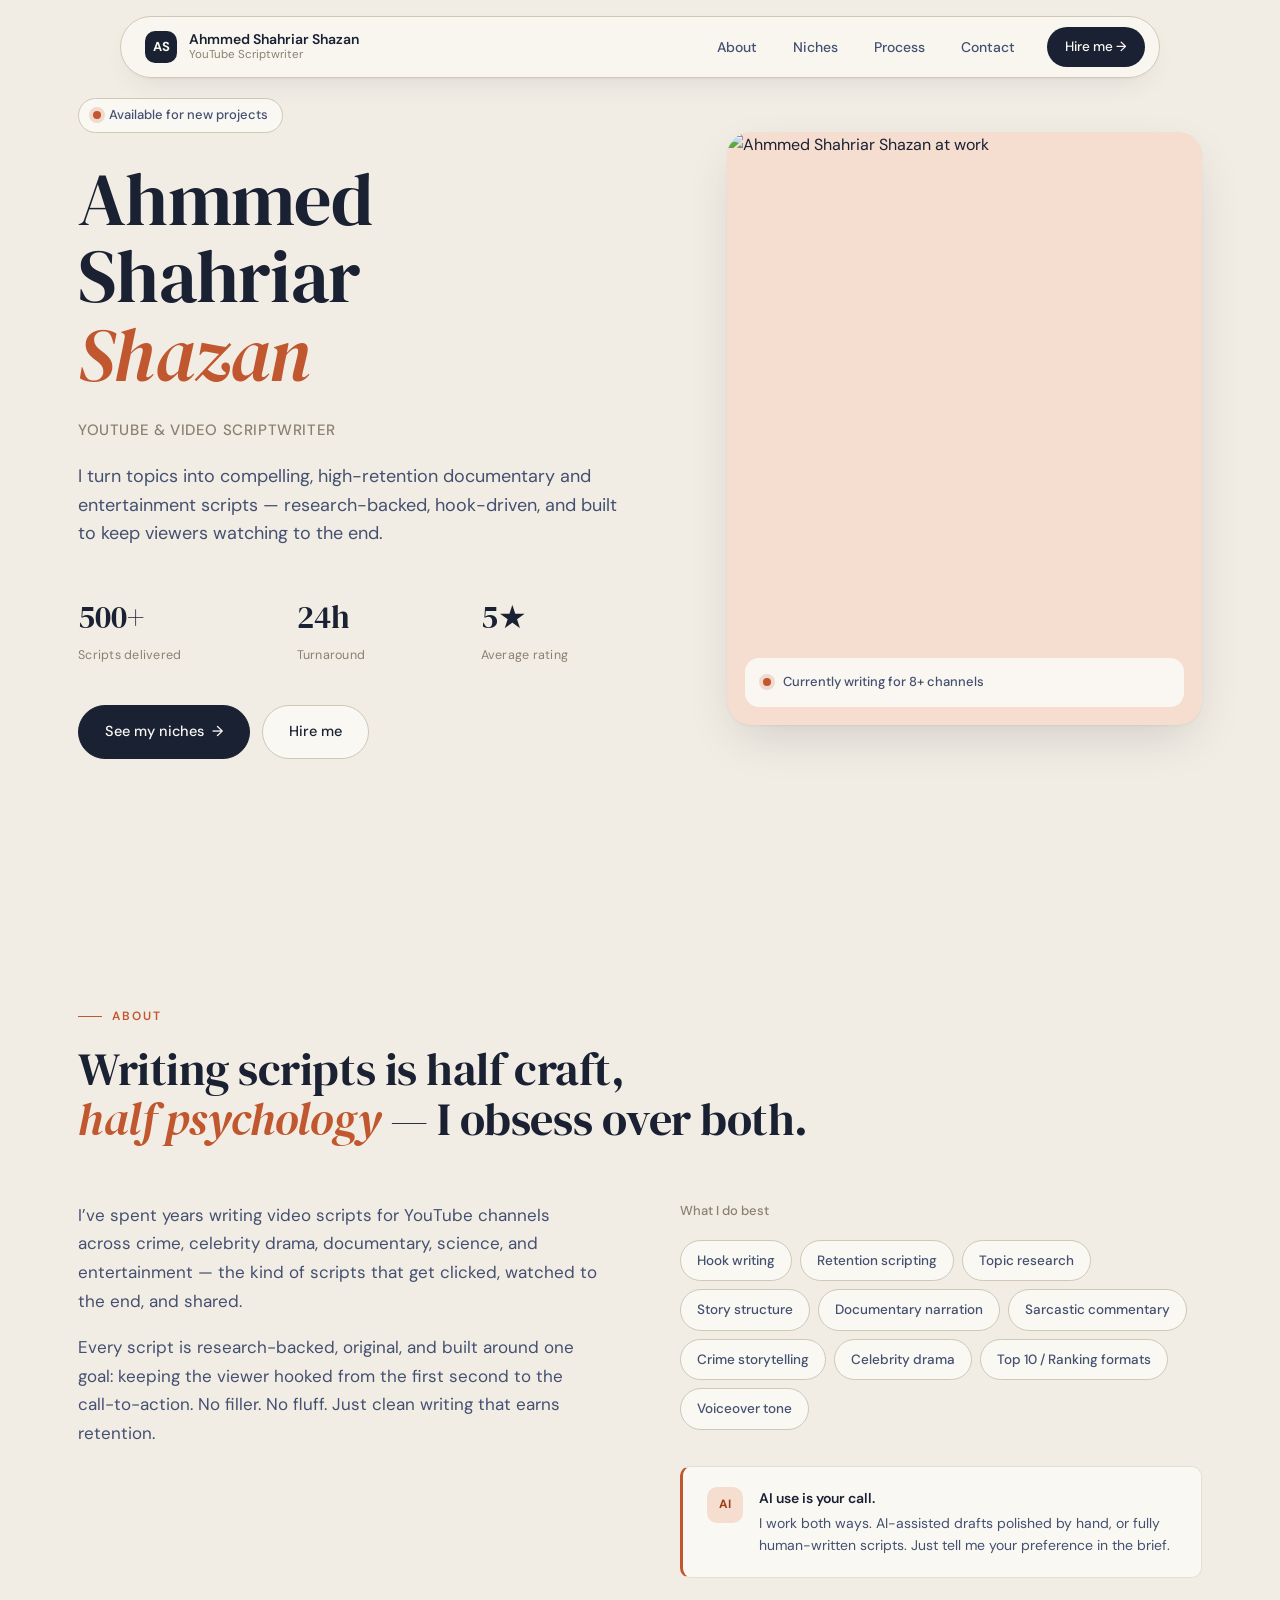
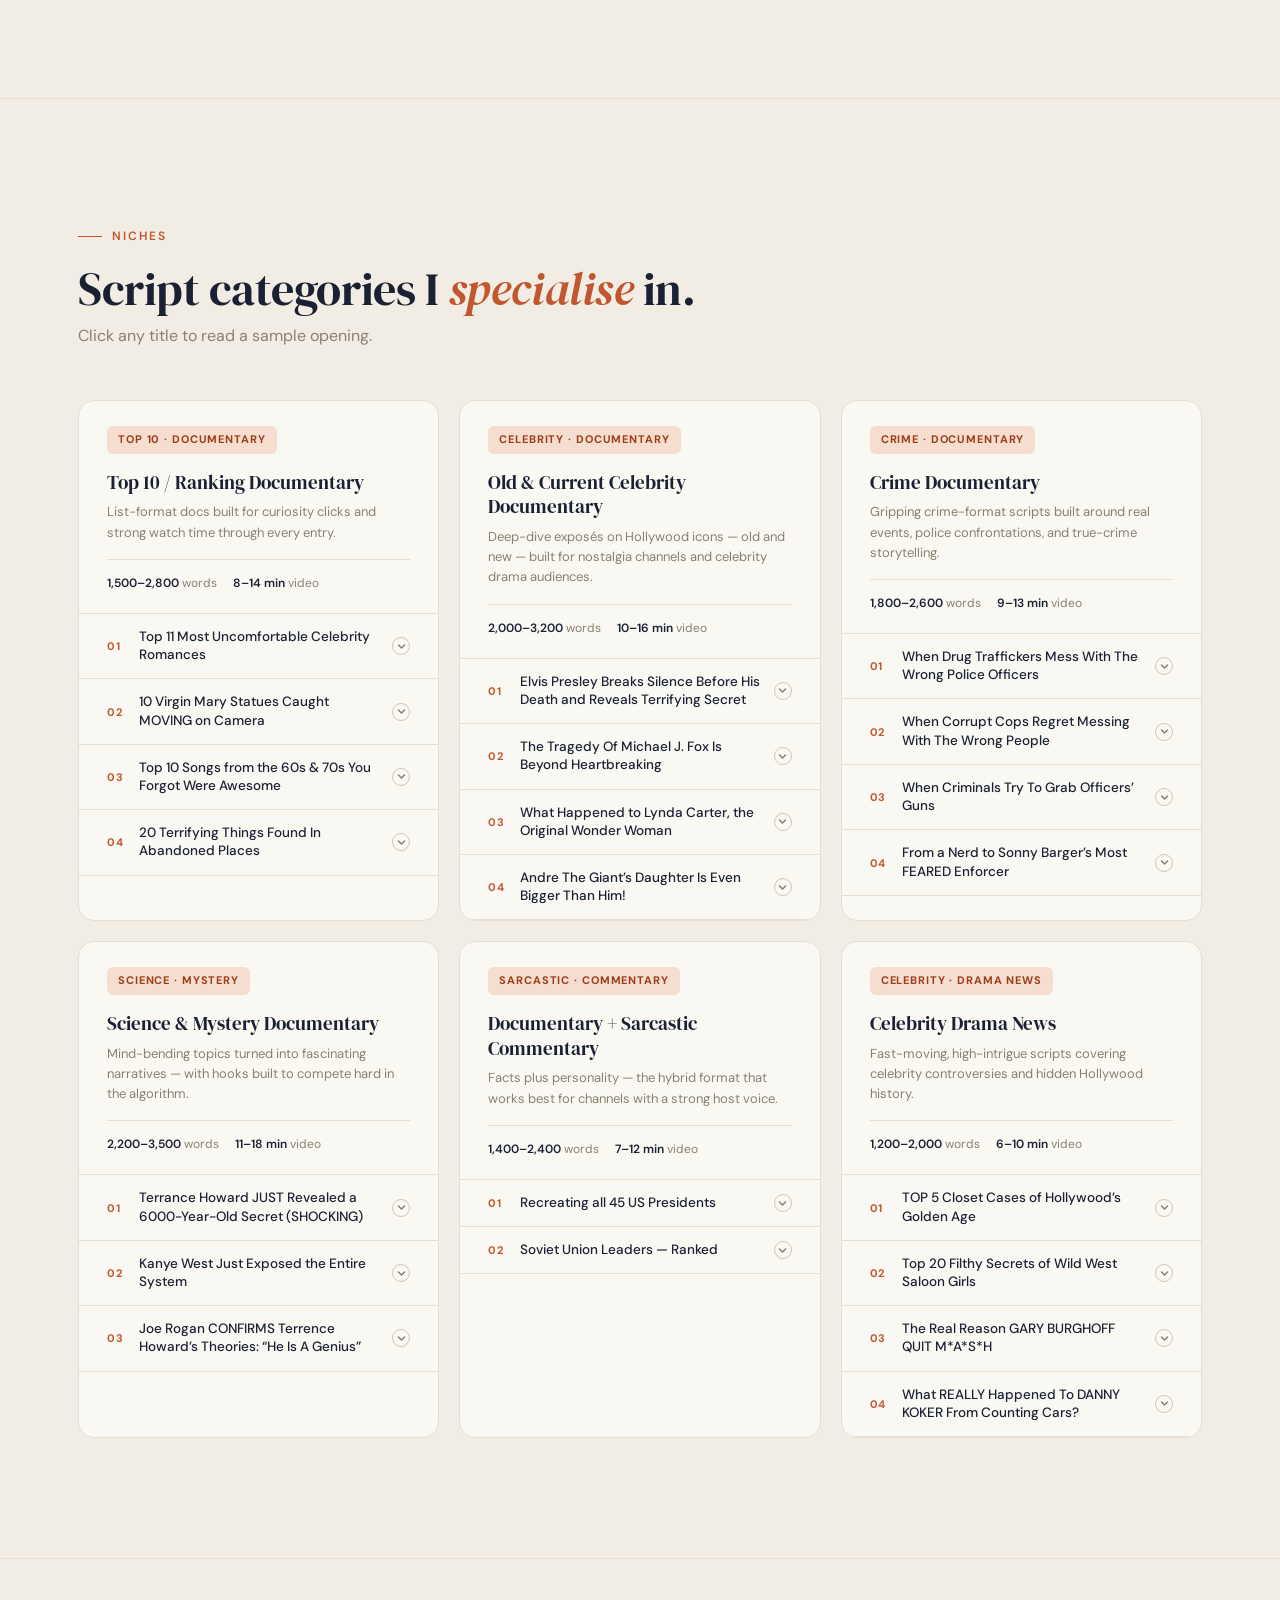
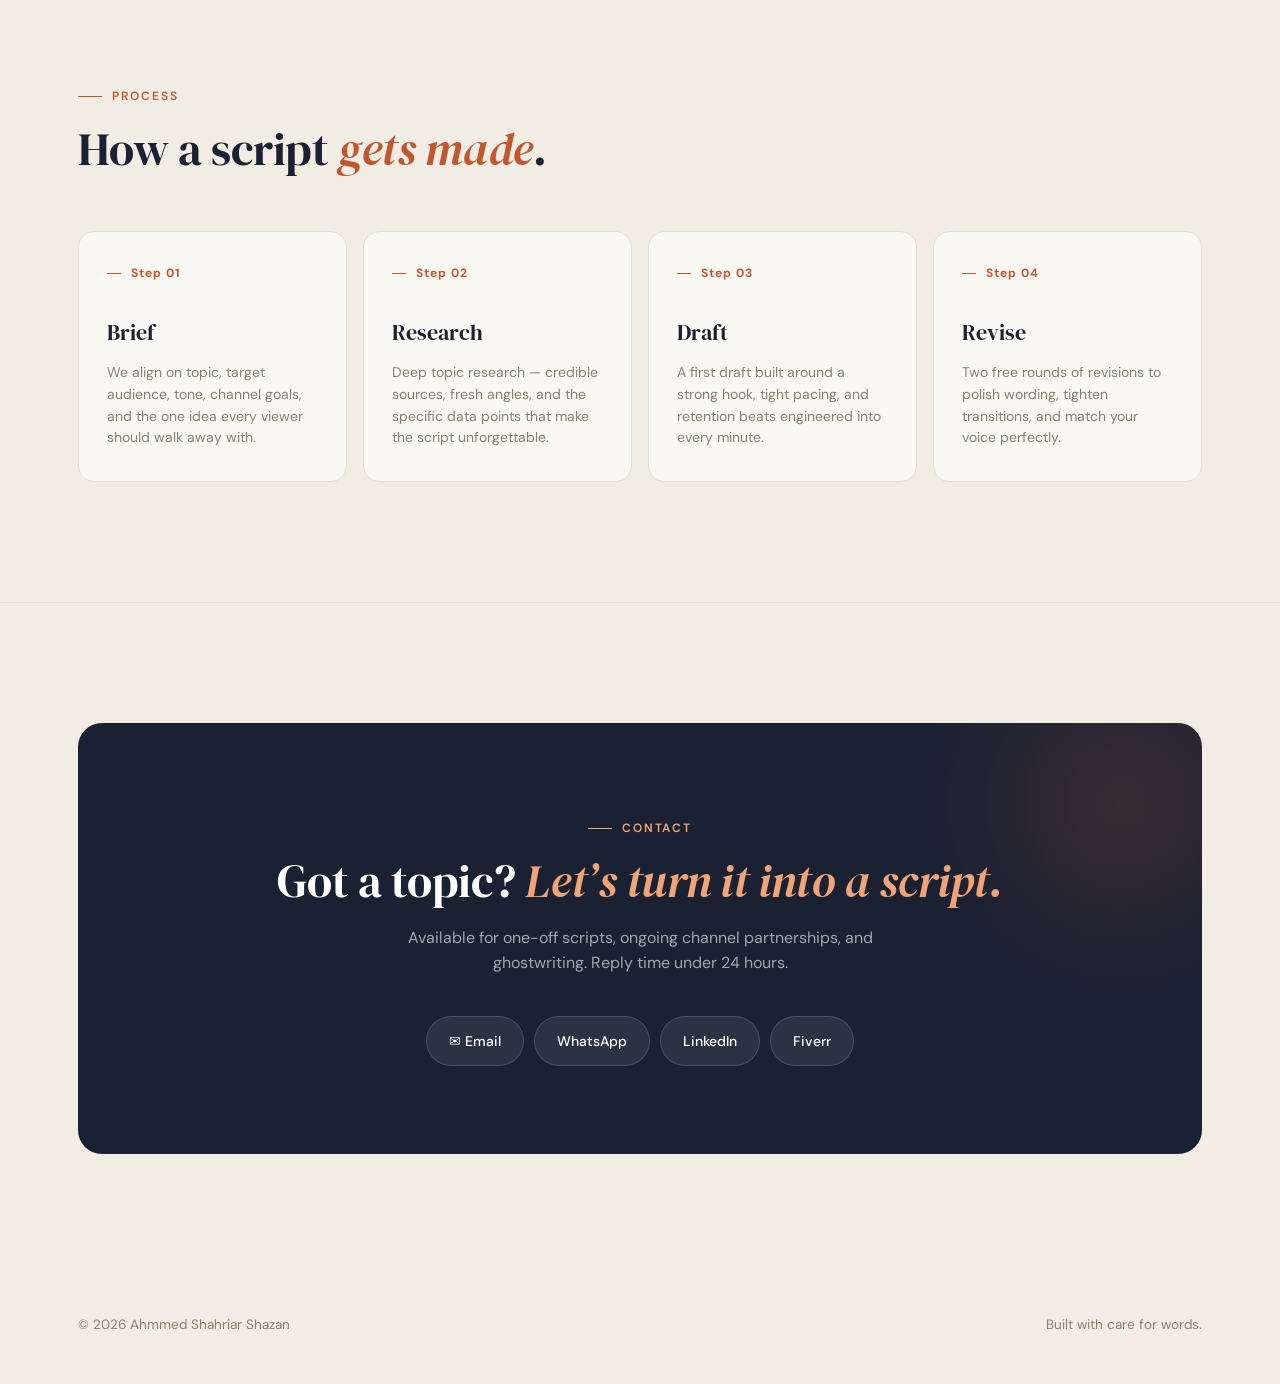
==== commit 7ac614e9: "Update index.html" ====
--- a/index.html
+++ b/index.html
@@ -3,639 +3,180 @@
 <head>
 <meta charset="UTF-8" />
 <meta name="viewport" content="width=device-width, initial-scale=1.0" />
-<title>Ahmmed Shahriar Shazan — YouTube Scriptwriter</title>
-<meta name="description" content="Ahmmed Shahriar Shazan — YouTube scriptwriter. I turn topics into interesting, high-retention video scripts." />
-
+<title>Ahmmed Shahriar Shazan &#8212; YouTube Scriptwriter</title>
+<meta name="description" content="Ahmmed Shahriar Shazan &#8212; YouTube scriptwriter specialising in documentary, crime, celebrity, science and entertainment scripts." />
 <link rel="preconnect" href="https://fonts.googleapis.com">
 <link rel="preconnect" href="https://fonts.gstatic.com" crossorigin>
-<link href="https://fonts.googleapis.com/css2?family=Inter:wght@400;500;600;700;800&display=swap" rel="stylesheet">
-
+<link href="https://fonts.googleapis.com/css2?family=DM+Serif+Display:ital@0;1&family=DM+Sans:wght@400;500;600;700&display=swap" rel="stylesheet">
 <style>
   :root {
-    /* Warm editorial palette — cream + deep ink + terracotta accent */
-    --bg: #f4efe6;
-    --surface: #fffdf8;
-    --ink: #1f2a40;
-    --ink-soft: #475068;
-    --muted: #8b8475;
-    --line: #e8e1d3;
-    --line-strong: #d4ccbb;
-
-    --accent: #c66a3e;
-    --accent-soft: #f6e1cc;
-    --accent-deep: #a8521f;
-
-    --dark: #1f2a40;
-
-    --radius-sm: 10px;
-    --radius: 16px;
-    --radius-lg: 24px;
+    --bg:#f2ede4;--surface:#faf8f3;--ink:#1a2133;--ink-soft:#445070;
+    --muted:#8a8070;--line:#e6dfd0;--line-strong:#d0c8b5;
+    --accent:#c0572e;--accent-soft:#f5ddd0;--accent-deep:#9e3e18;
+    --dark:#1a2133;
+    --radius-sm:10px;--radius:16px;--radius-lg:24px;
+    --serif:'DM Serif Display',Georgia,serif;
+    --sans:'DM Sans',-apple-system,BlinkMacSystemFont,sans-serif;
   }
-
-  * { box-sizing: border-box; margin: 0; padding: 0; }
-  html { scroll-behavior: smooth; }
-  body {
-    font-family: 'Inter', -apple-system, BlinkMacSystemFont, "Segoe UI", sans-serif;
-    color: var(--ink);
-    background: var(--bg);
-    line-height: 1.6;
-    -webkit-font-smoothing: antialiased;
-    -moz-osx-font-smoothing: grayscale;
-    font-feature-settings: "ss01", "cv11";
+  *{box-sizing:border-box;margin:0;padding:0;}
+  html{scroll-behavior:smooth;}
+  body{font-family:var(--sans);color:var(--ink);background:var(--bg);line-height:1.6;-webkit-font-smoothing:antialiased;}
+  a{color:inherit;text-decoration:none;}
+  img{max-width:100%;display:block;}
+  .container{max-width:1180px;margin:0 auto;padding:0 28px;}
+  section{padding:120px 0;}
+  section+section{border-top:1px solid var(--line);}
+
+  /* Nav */
+  .nav{position:sticky;top:16px;z-index:100;padding:0 16px;margin-bottom:-64px;}
+  .nav-inner{display:flex;align-items:center;gap:28px;padding:10px 14px 10px 18px;max-width:1040px;margin:0 auto;background:rgba(250,248,243,0.88);backdrop-filter:saturate(180%) blur(18px);-webkit-backdrop-filter:saturate(180%) blur(18px);border:1px solid var(--line-strong);border-radius:999px;box-shadow:0 1px 2px rgba(26,33,51,0.04),0 12px 32px -16px rgba(26,33,51,0.16);}
+  .logo{display:flex;align-items:center;gap:12px;padding:4px 6px;}
+  .logo-mark{width:32px;height:32px;border-radius:10px;background:var(--ink);color:var(--surface);display:grid;place-items:center;font-weight:700;font-size:13px;}
+  .logo-text{display:flex;flex-direction:column;line-height:1.1;}
+  .logo-name{font-weight:600;font-size:14px;color:var(--ink);}
+  .logo-role{font-size:11.5px;color:var(--muted);margin-top:2px;}
+  .nav-links{display:flex;gap:28px;list-style:none;margin-left:auto;}
+  .nav-links a{font-size:14px;font-weight:500;color:var(--ink-soft);transition:color 0.2s;padding:6px 4px;}
+  .nav-links a:hover{color:var(--accent);}
+  .nav-cta{display:inline-flex;align-items:center;gap:6px;padding:9px 18px;font-size:13.5px;font-weight:500;border-radius:999px;background:var(--ink);color:var(--surface);transition:all 0.2s;white-space:nowrap;}
+  .nav-cta:hover{background:var(--accent);}
+  .menu-toggle{display:none;background:none;border:none;font-size:22px;cursor:pointer;color:var(--ink);padding:4px 8px;}
+
+  /* Hero */
+  .hero{padding:100px 0 120px;}
+  .hero-grid{display:grid;grid-template-columns:1.2fr 1fr;gap:80px;align-items:center;}
+  .eyebrow{display:inline-flex;align-items:center;gap:8px;font-size:13px;font-weight:500;color:var(--ink-soft);padding:6px 14px;border:1px solid var(--line-strong);border-radius:999px;margin-bottom:28px;background:var(--surface);}
+  .status-dot{width:8px;height:8px;border-radius:50%;background:var(--accent);box-shadow:0 0 0 4px rgba(192,87,46,0.18);}
+  .hero h1{font-family:var(--serif);font-size:clamp(42px,6vw,74px);font-weight:400;line-height:1.05;letter-spacing:-0.01em;margin-bottom:24px;}
+  .hero h1 em{font-style:italic;color:var(--accent);}
+  .hero .role{font-size:15px;color:var(--muted);margin-bottom:20px;font-weight:500;letter-spacing:0.04em;text-transform:uppercase;}
+  .hero .tagline{font-size:clamp(16px,1.5vw,18px);color:var(--ink-soft);max-width:540px;margin-bottom:44px;line-height:1.6;}
+  .stats{display:grid;grid-template-columns:repeat(3,auto);gap:36px;margin-bottom:40px;}
+  .stat-num{font-family:var(--serif);font-size:32px;color:var(--ink);}
+  .stat-label{font-size:12.5px;color:var(--muted);margin-top:2px;letter-spacing:0.02em;}
+  .cta-group{display:flex;gap:12px;flex-wrap:wrap;}
+  .btn{display:inline-flex;align-items:center;justify-content:center;gap:8px;padding:14px 26px;font-size:14.5px;font-weight:500;border-radius:999px;transition:all 0.2s ease;cursor:pointer;border:1px solid transparent;font-family:var(--sans);}
+  .btn-primary{background:var(--ink);color:var(--surface);border-color:var(--ink);}
+  .btn-primary:hover{background:var(--accent);border-color:var(--accent);transform:translateY(-1px);}
+  .btn-secondary{background:var(--surface);color:var(--ink);border-color:var(--line-strong);}
+  .btn-secondary:hover{border-color:var(--accent);color:var(--accent);transform:translateY(-1px);}
+  .btn .arrow{transition:transform 0.2s;}
+  .btn:hover .arrow{transform:translateX(3px);}
+  .hero-image-wrap{position:relative;aspect-ratio:4/5;border-radius:var(--radius-lg);overflow:hidden;background:var(--accent-soft);box-shadow:0 1px 2px rgba(26,33,51,0.05),0 18px 50px -12px rgba(26,33,51,0.18);}
+  .hero-image-wrap img{width:100%;height:100%;object-fit:cover;}
+  .image-badge{position:absolute;bottom:18px;left:18px;right:18px;background:rgba(250,248,243,0.94);backdrop-filter:blur(14px);border-radius:14px;padding:14px 18px;display:flex;align-items:center;gap:12px;}
+  .image-badge-dot{width:8px;height:8px;border-radius:50%;background:var(--accent);box-shadow:0 0 0 4px rgba(192,87,46,0.18);flex-shrink:0;}
+  .image-badge-text{font-size:13px;color:var(--ink-soft);font-weight:500;}
+
+  /* Section heads */
+  .section-label{font-size:12px;font-weight:600;letter-spacing:0.16em;text-transform:uppercase;color:var(--accent);margin-bottom:18px;display:inline-flex;align-items:center;gap:10px;}
+  .section-label::before{content:"";width:24px;height:1px;background:var(--accent);}
+  .section-title{font-family:var(--serif);font-size:clamp(30px,4vw,46px);font-weight:400;letter-spacing:-0.01em;margin-bottom:56px;max-width:780px;line-height:1.1;color:var(--ink);}
+  .section-title em{font-style:italic;color:var(--accent);}
+
+  /* About */
+  .about-grid{display:grid;grid-template-columns:1fr 1fr;gap:80px;align-items:start;}
+  .about-bio p{font-size:17px;color:var(--ink-soft);margin-bottom:18px;line-height:1.68;}
+  .skills-label{font-size:13px;color:var(--muted);margin-bottom:18px;font-weight:500;}
+  .skills{display:flex;flex-wrap:wrap;gap:8px;margin-bottom:36px;}
+  .skill-pill{padding:9px 16px;border:1px solid var(--line-strong);border-radius:999px;font-size:13.5px;font-weight:500;background:var(--surface);color:var(--ink-soft);transition:all 0.2s;}
+  .skill-pill:hover{border-color:var(--accent);color:var(--accent);background:var(--accent-soft);}
+  .ai-note{background:var(--surface);border:1px solid var(--line);border-left:3px solid var(--accent);border-radius:var(--radius-sm);padding:20px 24px;display:flex;gap:16px;align-items:flex-start;}
+  .ai-note .ai-icon{flex-shrink:0;width:36px;height:36px;border-radius:10px;background:var(--accent-soft);color:var(--accent-deep);display:grid;place-items:center;font-weight:700;font-size:12px;}
+  .ai-note-title{font-size:14px;font-weight:600;color:var(--ink);margin-bottom:4px;}
+  .ai-note p{font-size:14px;color:var(--ink-soft);line-height:1.55;margin:0;}
+
+  /* Niches grid */
+  .niche-grid{display:grid;grid-template-columns:repeat(3,1fr);gap:20px;}
+  .niche-card{background:var(--surface);border:1px solid var(--line);border-radius:var(--radius);overflow:hidden;transition:all 0.25s ease;position:relative;}
+  .niche-card::before{content:"";position:absolute;top:0;left:0;right:0;height:3px;background:var(--accent);transform:scaleX(0);transform-origin:left;transition:transform 0.3s ease;}
+  .niche-card:hover::before{transform:scaleX(1);}
+  .niche-card:hover{border-color:rgba(192,87,46,0.35);box-shadow:0 12px 36px -12px rgba(26,33,51,0.12);}
+  .niche-header{padding:24px 28px 20px;}
+  .niche-tag{display:inline-flex;font-size:11px;font-weight:700;letter-spacing:0.08em;text-transform:uppercase;color:var(--accent-deep);background:var(--accent-soft);padding:5px 11px;border-radius:6px;margin-bottom:16px;}
+  .niche-card h3{font-family:var(--serif);font-size:19px;font-weight:400;line-height:1.3;color:var(--ink);margin-bottom:8px;}
+  .niche-desc{font-size:13px;color:var(--muted);line-height:1.55;margin-bottom:16px;}
+  .niche-meta{display:flex;gap:16px;font-size:12px;color:var(--muted);padding-top:14px;border-top:1px solid var(--line);}
+  .niche-meta span strong{color:var(--ink);font-weight:600;}
+
+  /* Script accordion list */
+  .script-list{border-top:1px solid var(--line);}
+  .script-item{border-bottom:1px solid var(--line);}
+  .script-trigger{width:100%;background:none;border:none;cursor:pointer;padding:14px 28px;display:flex;align-items:center;justify-content:space-between;gap:12px;text-align:left;font-family:var(--sans);transition:background 0.15s;}
+  .script-trigger:hover{background:rgba(192,87,46,0.04);}
+  .script-trigger.open{background:rgba(192,87,46,0.06);}
+  .script-trigger-left{display:flex;align-items:center;gap:10px;flex:1;min-width:0;}
+  .script-num{font-size:11px;font-weight:700;color:var(--accent);letter-spacing:0.06em;flex-shrink:0;width:22px;}
+  .script-title{font-size:13.5px;font-weight:500;color:var(--ink);line-height:1.35;flex:1;}
+  .script-trigger:hover .script-title{color:var(--accent);}
+  .script-trigger.open .script-title{color:var(--accent);}
+  .script-chevron{flex-shrink:0;width:18px;height:18px;border-radius:50%;border:1.5px solid var(--line-strong);display:grid;place-items:center;transition:all 0.25s;color:var(--muted);}
+  .script-trigger:hover .script-chevron{border-color:var(--accent);color:var(--accent);}
+  .script-trigger.open .script-chevron{background:var(--accent);border-color:var(--accent);color:#fff;transform:rotate(180deg);}
+  .script-chevron svg{width:9px;height:9px;fill:none;stroke:currentColor;stroke-width:2;stroke-linecap:round;stroke-linejoin:round;}
+
+  /* Dropdown panel */
+  .script-panel{max-height:0;overflow:hidden;transition:max-height 0.35s cubic-bezier(0.4,0,0.2,1);}
+  .script-panel.open{max-height:300px;}
+  .script-preview{margin:0 28px 18px;padding:16px 20px;background:var(--bg);border-radius:10px;border-left:3px solid var(--accent);}
+  .script-preview p{font-size:13.5px;color:var(--ink-soft);line-height:1.7;font-style:italic;}
+  .script-preview-footer{display:flex;align-items:center;justify-content:space-between;margin-top:10px;padding-top:10px;border-top:1px solid var(--line);}
+  .preview-label{font-size:11px;font-weight:600;letter-spacing:0.08em;text-transform:uppercase;color:var(--muted);}
+  .preview-fade{font-size:11.5px;color:var(--accent);font-weight:500;}
+
+  /* Process */
+  .process-grid{display:grid;grid-template-columns:repeat(4,1fr);gap:16px;}
+  .process-step{padding:32px 28px;background:var(--surface);border:1px solid var(--line);border-radius:var(--radius);transition:all 0.25s;}
+  .process-step:hover{border-color:var(--accent);transform:translateY(-3px);box-shadow:0 16px 40px -16px rgba(26,33,51,0.14);}
+  .step-num{font-size:12px;font-weight:700;color:var(--accent);margin-bottom:32px;letter-spacing:0.08em;display:flex;align-items:center;gap:10px;}
+  .step-num::before{content:"";width:14px;height:1px;background:var(--accent);}
+  .step-title{font-family:var(--serif);font-size:22px;font-weight:400;margin-bottom:12px;color:var(--ink);}
+  .step-desc{font-size:14px;color:var(--muted);line-height:1.55;}
+
+  /* Contact */
+  .contact-box{background:var(--dark);color:#fff;border-radius:var(--radius-lg);padding:88px 56px;text-align:center;position:relative;overflow:hidden;}
+  .contact-box::before{content:"";position:absolute;top:-120px;right:-120px;width:400px;height:400px;border-radius:50%;background:radial-gradient(circle,rgba(192,87,46,0.18) 0%,transparent 70%);pointer-events:none;}
+  .contact-box .section-label{color:#f0a578;}
+  .contact-box .section-label::before{background:#f0a578;}
+  .contact-box h2{font-family:var(--serif);font-size:clamp(30px,4vw,46px);font-weight:400;letter-spacing:-0.01em;margin-bottom:18px;color:#fff;line-height:1.1;}
+  .contact-box h2 em{font-style:italic;color:#f0a578;}
+  .contact-box p{color:rgba(255,255,255,0.6);font-size:16px;max-width:500px;margin:0 auto 40px;}
+  .contact-buttons{display:flex;flex-wrap:wrap;justify-content:center;gap:10px;}
+  .contact-btn{display:inline-flex;align-items:center;gap:8px;padding:13px 22px;font-size:14px;font-weight:500;border-radius:999px;background:rgba(255,255,255,0.08);color:#fff;border:1px solid rgba(255,255,255,0.15);transition:all 0.2s;}
+  .contact-btn:hover{background:var(--accent);color:#fff;border-color:var(--accent);}
+
+  footer{padding:40px 0 48px;color:var(--muted);font-size:13.5px;}
+  footer .container{display:flex;justify-content:space-between;align-items:center;flex-wrap:wrap;gap:12px;}
+
+  @media(max-width:960px){
+    .niche-grid{grid-template-columns:1fr 1fr;}
   }
-  a { color: inherit; text-decoration: none; }
-  img { max-width: 100%; display: block; }
-
-  .container { max-width: 1180px; margin: 0 auto; padding: 0 28px; }
-  section { padding: 120px 0; }
-  section + section { border-top: 1px solid var(--line); }
-
-  .accent-word {
-    color: var(--accent);
-    font-weight: inherit;
+  @media(max-width:900px){
+    section{padding:80px 0;}
+    .hero{padding:80px 0;}
+    .hero-grid{grid-template-columns:1fr;gap:56px;}
+    .hero-image-wrap{aspect-ratio:4/3;max-width:480px;margin:0 auto;}
+    .nav-inner{padding:8px 8px 8px 14px;gap:12px;}
+    .logo-role{display:none;}
+    .nav-cta{display:none;}
+    .menu-toggle{margin-left:auto;display:block;}
+    .nav-links{display:none;position:absolute;top:calc(100% + 8px);left:0;right:0;background:var(--surface);flex-direction:column;padding:20px 28px;gap:20px;border:1px solid var(--line-strong);border-radius:var(--radius);box-shadow:0 12px 32px -8px rgba(26,33,51,0.12);}
+    .nav-links.open{display:flex;}
+    .about-grid{grid-template-columns:1fr;gap:48px;}
+    .process-grid{grid-template-columns:1fr 1fr;}
+    .contact-box{padding:64px 28px;}
   }
-
-  /* ---------- Navigation ---------- */
-  .nav {
-    position: sticky;
-    top: 16px;
-    z-index: 100;
-    padding: 0 16px;
-    margin-bottom: -64px;
-  }
-  .nav-inner {
-    display: flex;
-    align-items: center;
-    gap: 28px;
-    padding: 10px 14px 10px 18px;
-    max-width: 1040px;
-    margin: 0 auto;
-    background: rgba(255, 253, 248, 0.78);
-    backdrop-filter: saturate(180%) blur(16px);
-    -webkit-backdrop-filter: saturate(180%) blur(16px);
-    border: 1px solid var(--line-strong);
-    border-radius: 999px;
-    box-shadow:
-      0 1px 2px rgba(31,42,64,0.04),
-      0 12px 32px -16px rgba(31,42,64,0.16);
-  }
-  .logo {
-    display: flex;
-    align-items: center;
-    gap: 12px;
-    color: var(--ink);
-    padding: 4px 6px;
-  }
-  .logo-mark {
-    width: 32px; height: 32px;
-    border-radius: 10px;
-    background: var(--ink);
-    color: var(--surface);
-    display: grid;
-    place-items: center;
-    font-weight: 700;
-    font-size: 13px;
-    letter-spacing: 0.02em;
-    font-family: 'Inter', sans-serif;
-  }
-  .logo-text {
-    display: flex;
-    flex-direction: column;
-    line-height: 1.1;
-  }
-  .logo-name {
-    font-weight: 600;
-    font-size: 14px;
-    letter-spacing: -0.01em;
-    color: var(--ink);
-  }
-  .logo-role {
-    font-size: 11.5px;
-    color: var(--muted);
-    margin-top: 2px;
-    letter-spacing: 0.01em;
-  }
-  .nav-links {
-    display: flex;
-    gap: 28px;
-    list-style: none;
-    margin-left: auto;
-  }
-  .nav-links a {
-    font-size: 14px;
-    font-weight: 500;
-    color: var(--ink-soft);
-    transition: color 0.2s;
-    padding: 6px 4px;
-  }
-  .nav-links a:hover { color: var(--accent); }
-  .nav-cta {
-    display: inline-flex;
-    align-items: center;
-    gap: 6px;
-    padding: 9px 18px;
-    font-size: 13.5px;
-    font-weight: 500;
-    border-radius: 999px;
-    background: var(--ink);
-    color: var(--surface);
-    transition: all 0.2s;
-    white-space: nowrap;
-  }
-  .nav-cta:hover {
-    background: var(--accent);
-  }
-  .nav-cta .arrow { transition: transform 0.2s; }
-  .nav-cta:hover .arrow { transform: translateX(2px); }
-  .menu-toggle {
-    display: none;
-    background: none;
-    border: none;
-    font-size: 22px;
-    cursor: pointer;
-    color: var(--ink);
-    padding: 4px 8px;
-  }
-
-  /* ---------- Hero ---------- */
-  .hero { padding: 100px 0 120px; }
-  .hero-grid {
-    display: grid;
-    grid-template-columns: 1.2fr 1fr;
-    gap: 80px;
-    align-items: center;
-  }
-  .eyebrow {
-    display: inline-flex;
-    align-items: center;
-    gap: 8px;
-    font-size: 13px;
-    font-weight: 500;
-    color: var(--ink-soft);
-    padding: 6px 14px;
-    border: 1px solid var(--line-strong);
-    border-radius: 999px;
-    margin-bottom: 28px;
-    background: var(--surface);
-  }
-  .status-dot {
-    width: 8px; height: 8px;
-    border-radius: 50%;
-    background: var(--accent);
-    box-shadow: 0 0 0 4px rgba(198,106,62,0.18);
-  }
-
-  .hero h1 {
-    font-size: clamp(44px, 6.4vw, 78px);
-    font-weight: 700;
-    line-height: 1.02;
-    letter-spacing: -0.035em;
-    margin-bottom: 24px;
-    color: var(--ink);
-  }
-
-  .hero .role {
-    font-size: 16px;
-    color: var(--muted);
-    margin-bottom: 20px;
-    font-weight: 500;
-    letter-spacing: 0.02em;
-  }
-  .hero .tagline {
-    font-size: clamp(17px, 1.6vw, 19px);
-    color: var(--ink-soft);
-    max-width: 540px;
-    margin-bottom: 44px;
-    line-height: 1.55;
-  }
-
-  .stats {
-    display: grid;
-    grid-template-columns: repeat(3, auto);
-    gap: 36px;
-    margin-bottom: 40px;
-  }
-  .stat-num {
-    font-size: 28px;
-    font-weight: 600;
-    letter-spacing: -0.02em;
-    color: var(--ink);
-  }
-  .stat-label {
-    font-size: 13px;
-    color: var(--muted);
-    margin-top: 2px;
-  }
-
-  .cta-group {
-    display: flex;
-    gap: 12px;
-    flex-wrap: wrap;
-  }
-  .btn {
-    display: inline-flex;
-    align-items: center;
-    justify-content: center;
-    gap: 8px;
-    padding: 14px 26px;
-    font-size: 14.5px;
-    font-weight: 500;
-    border-radius: 999px;
-    transition: all 0.2s ease;
-    cursor: pointer;
-    border: 1px solid transparent;
-    font-family: inherit;
-  }
-  .btn-primary {
-    background: var(--ink);
-    color: var(--surface);
-    border-color: var(--ink);
-  }
-  .btn-primary:hover {
-    background: var(--accent);
-    border-color: var(--accent);
-    transform: translateY(-1px);
-  }
-  .btn-secondary {
-    background: var(--surface);
-    color: var(--ink);
-    border-color: var(--line-strong);
-  }
-  .btn-secondary:hover {
-    border-color: var(--accent);
-    color: var(--accent);
-    transform: translateY(-1px);
-  }
-  .btn .arrow { transition: transform 0.2s; }
-  .btn:hover .arrow { transform: translateX(3px); }
-
-  /* ---------- Hero image ---------- */
-  .hero-image-wrap {
-    position: relative;
-    aspect-ratio: 4/5;
-    border-radius: var(--radius-lg);
-    overflow: hidden;
-    background: var(--accent-soft);
-    box-shadow:
-      0 1px 2px rgba(31,42,64,0.05),
-      0 18px 50px -12px rgba(31,42,64,0.18);
-  }
-  .hero-image-wrap img {
-    width: 100%;
-    height: 100%;
-    object-fit: cover;
-  }
-  .image-badge {
-    position: absolute;
-    bottom: 18px;
-    left: 18px;
-    right: 18px;
-    background: rgba(255,253,248,0.94);
-    backdrop-filter: blur(14px);
-    -webkit-backdrop-filter: blur(14px);
-    border-radius: 14px;
-    padding: 14px 18px;
-    display: flex;
-    align-items: center;
-    gap: 12px;
-    color: var(--ink);
-  }
-  .image-badge-dot {
-    width: 8px; height: 8px;
-    border-radius: 50%;
-    background: var(--accent);
-    box-shadow: 0 0 0 4px rgba(198,106,62,0.18);
-    flex-shrink: 0;
-  }
-  .image-badge-text {
-    font-size: 13px;
-    color: var(--ink-soft);
-    font-weight: 500;
-    letter-spacing: 0.01em;
-  }
-
-  /* ---------- Section heads ---------- */
-  .section-label {
-    font-size: 12.5px;
-    font-weight: 500;
-    letter-spacing: 0.14em;
-    text-transform: uppercase;
-    color: var(--accent);
-    margin-bottom: 18px;
-    display: inline-flex;
-    align-items: center;
-    gap: 10px;
-  }
-  .section-label::before {
-    content: "";
-    width: 24px; height: 1px;
-    background: var(--accent);
-  }
-  .section-title {
-    font-size: clamp(32px, 4.2vw, 48px);
-    font-weight: 600;
-    letter-spacing: -0.028em;
-    margin-bottom: 56px;
-    max-width: 780px;
-    line-height: 1.1;
-    color: var(--ink);
-  }
-
-  /* ---------- About ---------- */
-  .about-grid {
-    display: grid;
-    grid-template-columns: 1fr 1fr;
-    gap: 80px;
-    align-items: start;
-  }
-  .about-bio p {
-    font-size: 17px;
-    color: var(--ink-soft);
-    margin-bottom: 18px;
-    line-height: 1.65;
-  }
-  .skills-label {
-    font-size: 13px;
-    color: var(--muted);
-    margin-bottom: 18px;
-    font-weight: 500;
-  }
-  .skills {
-    display: flex;
-    flex-wrap: wrap;
-    gap: 8px;
-    margin-bottom: 36px;
-  }
-  .skill-pill {
-    padding: 9px 16px;
-    border: 1px solid var(--line-strong);
-    border-radius: 999px;
-    font-size: 13.5px;
-    font-weight: 500;
-    background: var(--surface);
-    color: var(--ink-soft);
-    transition: all 0.2s;
-  }
-  .skill-pill:hover {
-    border-color: var(--accent);
-    color: var(--accent);
-    background: var(--accent-soft);
-  }
-
-  /* AI policy callout */
-  .ai-note {
-    background: var(--surface);
-    border: 1px solid var(--line);
-    border-left: 3px solid var(--accent);
-    border-radius: var(--radius-sm);
-    padding: 20px 24px;
-    display: flex;
-    gap: 16px;
-    align-items: flex-start;
-  }
-  .ai-note .ai-icon {
-    flex-shrink: 0;
-    width: 36px; height: 36px;
-    border-radius: 10px;
-    background: var(--accent-soft);
-    color: var(--accent-deep);
-    display: grid;
-    place-items: center;
-    font-weight: 700;
-    font-size: 13px;
-    letter-spacing: 0.02em;
-  }
-  .ai-note-title {
-    font-size: 14px;
-    font-weight: 600;
-    color: var(--ink);
-    margin-bottom: 4px;
-  }
-  .ai-note p {
-    font-size: 14px;
-    color: var(--ink-soft);
-    line-height: 1.55;
-    margin: 0;
-  }
-
-  /* ---------- Work ---------- */
-  .work-grid {
-    display: grid;
-    grid-template-columns: repeat(3, 1fr);
-    gap: 20px;
-  }
-  .work-card {
-    background: var(--surface);
-    border: 1px solid var(--line);
-    border-radius: var(--radius);
-    padding: 28px;
-    transition: all 0.25s ease;
-    display: flex;
-    flex-direction: column;
-  }
-  .work-card:hover {
-    border-color: var(--accent);
-    transform: translateY(-3px);
-    box-shadow: 0 16px 40px -16px rgba(31,42,64,0.14);
-  }
-  .work-tag {
-    display: inline-block;
-    font-size: 11.5px;
-    font-weight: 600;
-    letter-spacing: 0.06em;
-    text-transform: uppercase;
-    color: var(--accent-deep);
-    background: var(--accent-soft);
-    padding: 5px 11px;
-    border-radius: 6px;
-    margin-bottom: 20px;
-    align-self: flex-start;
-  }
-  .work-card h3 {
-    font-size: 18px;
-    font-weight: 600;
-    line-height: 1.35;
-    margin-bottom: 12px;
-    letter-spacing: -0.015em;
-    color: var(--ink);
-  }
-  .work-card p {
-    font-size: 14px;
-    color: var(--muted);
-    margin-bottom: 24px;
-    flex-grow: 1;
-    line-height: 1.55;
-  }
-  .work-meta {
-    display: flex;
-    gap: 24px;
-    padding-top: 18px;
-    border-top: 1px solid var(--line);
-    font-size: 13px;
-    color: var(--muted);
-  }
-  .work-meta span strong { color: var(--ink); font-weight: 600; }
-
-  /* ---------- Process ---------- */
-  .process-grid {
-    display: grid;
-    grid-template-columns: repeat(4, 1fr);
-    gap: 16px;
-  }
-  .process-step {
-    padding: 32px 28px;
-    background: var(--surface);
-    border: 1px solid var(--line);
-    border-radius: var(--radius);
-    transition: all 0.25s;
-    position: relative;
-  }
-  .process-step:hover {
-    border-color: var(--accent);
-    transform: translateY(-3px);
-    box-shadow: 0 16px 40px -16px rgba(31,42,64,0.14);
-  }
-  .step-num {
-    font-size: 13px;
-    font-weight: 600;
-    color: var(--accent);
-    margin-bottom: 32px;
-    letter-spacing: 0.06em;
-    display: flex;
-    align-items: center;
-    gap: 10px;
-  }
-  .step-num::before {
-    content: "";
-    width: 14px; height: 1px;
-    background: var(--accent);
-  }
-  .step-title {
-    font-size: 21px;
-    font-weight: 600;
-    margin-bottom: 12px;
-    letter-spacing: -0.015em;
-    color: var(--ink);
-  }
-  .step-desc {
-    font-size: 14px;
-    color: var(--muted);
-    line-height: 1.55;
-  }
-
-  /* ---------- Contact ---------- */
-  .contact-box {
-    background: var(--dark);
-    color: #fff;
-    border-radius: var(--radius-lg);
-    padding: 88px 56px;
-    text-align: center;
-    position: relative;
-    overflow: hidden;
-  }
-  .contact-box .section-label { color: var(--accent); }
-  .contact-box .section-label::before { background: var(--accent); }
-  .contact-box h2 {
-    font-size: clamp(32px, 4.2vw, 48px);
-    font-weight: 600;
-    letter-spacing: -0.028em;
-    margin-bottom: 18px;
-    color: #fff;
-    line-height: 1.1;
-  }
-  .contact-box h2 .accent-word { color: #f0a578; }
-  .contact-box p {
-    color: rgba(255,255,255,0.65);
-    font-size: 16.5px;
-    max-width: 520px;
-    margin: 0 auto 40px;
-  }
-  .contact-buttons {
-    display: flex;
-    flex-wrap: wrap;
-    justify-content: center;
-    gap: 10px;
-  }
-  .contact-btn {
-    display: inline-flex;
-    align-items: center;
-    gap: 8px;
-    padding: 13px 22px;
-    font-size: 14px;
-    font-weight: 500;
-    border-radius: 999px;
-    background: rgba(255,255,255,0.08);
-    color: #fff;
-    border: 1px solid rgba(255,255,255,0.15);
-    transition: all 0.2s;
-  }
-  .contact-btn:hover {
-    background: var(--accent);
-    color: #fff;
-    border-color: var(--accent);
-  }
-
-  /* ---------- Footer ---------- */
-  footer {
-    padding: 40px 0 48px;
-    color: var(--muted);
-    font-size: 13.5px;
-  }
-  footer .container {
-    display: flex;
-    justify-content: space-between;
-    align-items: center;
-    flex-wrap: wrap;
-    gap: 12px;
-  }
-
-  /* ---------- Mobile ---------- */
-  @media (max-width: 900px) {
-    section { padding: 80px 0; }
-    .hero { padding: 80px 0 80px; }
-    .hero-grid { grid-template-columns: 1fr; gap: 56px; }
-    .hero-image-wrap { aspect-ratio: 4/3; max-width: 480px; margin: 0 auto; }
-
-    .nav-inner { padding: 8px 8px 8px 14px; gap: 12px; }
-    .logo-role { display: none; }
-    .nav-cta { display: none; }
-    .menu-toggle { margin-left: auto; }
-    .nav-links {
-      display: none;
-      position: absolute;
-      top: calc(100% + 8px);
-      left: 0;
-      right: 0;
-      background: var(--surface);
-      flex-direction: column;
-      padding: 20px 28px;
-      gap: 20px;
-      border: 1px solid var(--line-strong);
-      border-radius: var(--radius);
-      box-shadow: 0 12px 32px -8px rgba(31,42,64,0.12);
-    }
-    .nav-links.open { display: flex; }
-    .menu-toggle { display: block; }
-
-    .about-grid { grid-template-columns: 1fr; gap: 48px; }
-    .work-grid { grid-template-columns: 1fr; }
-    .process-grid { grid-template-columns: 1fr 1fr; }
-    .stats { grid-template-columns: repeat(3, auto); gap: 28px; }
-    .contact-box { padding: 64px 28px; border-radius: var(--radius); }
-  }
-
-  @media (max-width: 520px) {
-    .process-grid { grid-template-columns: 1fr; }
-    .stats { gap: 22px; }
-    .stat-num { font-size: 24px; }
-    .cta-group .btn { flex: 1 1 auto; }
-    .container { padding: 0 20px; }
+  @media(max-width:620px){
+    .niche-grid{grid-template-columns:1fr;}
+    .process-grid{grid-template-columns:1fr;}
+    .stats{gap:22px;}
+    .cta-group .btn{flex:1 1 auto;}
+    .container{padding:0 20px;}
   }
 </style>
 </head>
 <body>
 
-<!-- Navigation -->
 <nav class="nav">
   <div class="nav-inner">
     <a href="#top" class="logo">
@@ -647,67 +188,51 @@
     </a>
     <ul class="nav-links" id="navLinks">
       <li><a href="#about">About</a></li>
-      <li><a href="#work">Work</a></li>
+      <li><a href="#work">Niches</a></li>
       <li><a href="#process">Process</a></li>
       <li><a href="#contact">Contact</a></li>
     </ul>
-    <a href="#contact" class="nav-cta">Hire me <span class="arrow">→</span></a>
-    <button class="menu-toggle" aria-label="Toggle menu" onclick="document.getElementById('navLinks').classList.toggle('open')">☰</button>
+    <a href="#contact" class="nav-cta">Hire me &#8594;</a>
+    <button class="menu-toggle" aria-label="Toggle menu" onclick="document.getElementById('navLinks').classList.toggle('open')">&#9776;</button>
   </div>
 </nav>
 
-<!-- Hero -->
 <header class="hero" id="top">
   <div class="container">
     <div class="hero-grid">
       <div>
         <span class="eyebrow"><span class="status-dot"></span> Available for new projects</span>
-        <h1>Ahmmed Shahriar <span class="accent-word">Shazan</span></h1>
+        <h1>Ahmmed Shahriar<br><em>Shazan</em></h1>
         <div class="role">YouTube &amp; Video Scriptwriter</div>
-        <p class="tagline">I turn topics into interesting, high-retention video scripts — research-backed, hook-driven, and built to keep viewers watching to the end.</p>
-
+        <p class="tagline">I turn topics into compelling, high-retention documentary and entertainment scripts &#8212; research-backed, hook-driven, and built to keep viewers watching to the end.</p>
         <div class="stats">
-          <div>
-            <div class="stat-num">500+</div>
-            <div class="stat-label">Scripts delivered</div>
-          </div>
-          <div>
-            <div class="stat-num">24h</div>
-            <div class="stat-label">Turnaround</div>
-          </div>
-          <div>
-            <div class="stat-num">5★</div>
-            <div class="stat-label">Average rating</div>
-          </div>
-        </div>
-
+          <div><div class="stat-num">500+</div><div class="stat-label">Scripts delivered</div></div>
+          <div><div class="stat-num">24h</div><div class="stat-label">Turnaround</div></div>
+          <div><div class="stat-num">5&#9733;</div><div class="stat-label">Average rating</div></div>
+        </div>
         <div class="cta-group">
-          <a href="#work" class="btn btn-primary">See my work <span class="arrow">→</span></a>
+          <a href="#work" class="btn btn-primary">See my niches <span class="arrow">&#8594;</span></a>
           <a href="#contact" class="btn btn-secondary">Hire me</a>
         </div>
       </div>
-
       <div class="hero-image-wrap">
-        <!-- REPLACE the src below with the path to your own photo (e.g. "me.jpg") -->
-        <img src="https://images.unsplash.com/photo-1517694712202-14dd9538aa97?auto=format&fit=crop&w=900&q=80" alt="Ahmmed Shahriar Shazan — YouTube scriptwriter at work" />
+        <img src="https://images.unsplash.com/photo-1517694712202-14dd9538aa97?auto=format&fit=crop&w=900&q=80" alt="Ahmmed Shahriar Shazan at work" />
         <div class="image-badge">
           <span class="image-badge-dot"></span>
-          <span class="image-badge-text">Currently writing for 8 channels</span>
+          <span class="image-badge-text">Currently writing for 8+ channels</span>
         </div>
       </div>
     </div>
   </div>
 </header>
 
-<!-- About -->
 <section id="about">
   <div class="container">
     <div class="section-label">About</div>
-    <h2 class="section-title">Writing scripts is half craft, <span class="accent-word">half psychology</span> — I obsess over both.</h2>
-
+    <h2 class="section-title">Writing scripts is half craft,<br><em>half psychology</em> &#8212; I obsess over both.</h2>
     <div class="about-grid">
       <div class="about-bio">
-        <p>I've spent the last several years writing video scripts for YouTube channels across finance, tech, self-improvement, and education — the kind of scripts that get clicked, watched to the end, and shared.</p>
+        <p>I&#8217;ve spent years writing video scripts for YouTube channels across crime, celebrity drama, documentary, science, and entertainment &#8212; the kind of scripts that get clicked, watched to the end, and shared.</p>
         <p>Every script is research-backed, original, and built around one goal: keeping the viewer hooked from the first second to the call-to-action. No filler. No fluff. Just clean writing that earns retention.</p>
       </div>
       <div>
@@ -717,15 +242,18 @@
           <span class="skill-pill">Retention scripting</span>
           <span class="skill-pill">Topic research</span>
           <span class="skill-pill">Story structure</span>
-          <span class="skill-pill">SEO-friendly titles</span>
+          <span class="skill-pill">Documentary narration</span>
+          <span class="skill-pill">Sarcastic commentary</span>
+          <span class="skill-pill">Crime storytelling</span>
+          <span class="skill-pill">Celebrity drama</span>
+          <span class="skill-pill">Top 10 / Ranking formats</span>
           <span class="skill-pill">Voiceover tone</span>
         </div>
-
         <div class="ai-note">
           <div class="ai-icon">AI</div>
           <div>
             <div class="ai-note-title">AI use is your call.</div>
-            <p>I work both ways. If you're okay with AI-assisted drafts polished by hand, we go that route. If you want fully human-written scripts, that's what you get. Just tell me your preference in the brief.</p>
+            <p>I work both ways. AI-assisted drafts polished by hand, or fully human-written scripts. Just tell me your preference in the brief.</p>
           </div>
         </div>
       </div>
@@ -733,82 +261,516 @@
   </div>
 </section>
 
-<!-- Work -->
 <section id="work">
   <div class="container">
-    <div class="section-label">Work</div>
-    <h2 class="section-title">Selected <span class="accent-word">scripts</span>.</h2>
-
-    <div class="work-grid">
-      <div class="work-card">
-        <span class="work-tag">Finance</span>
-        <h3>Why 90% of People Never Build Wealth</h3>
-        <p>A hook-driven explainer breaking down the psychology of money habits that quietly keep people broke — written for a personal-finance channel.</p>
-        <div class="work-meta">
-          <span><strong>2,400</strong> words</span>
-          <span><strong>12 min</strong> video</span>
-        </div>
-      </div>
-
-      <div class="work-card">
-        <span class="work-tag">Tech</span>
-        <h3>The Truth About AI Replacing Jobs</h3>
-        <p>A balanced, research-backed deep-dive that opens with a viral hook and ends with a strong personal takeaway. Optimized for retention.</p>
-        <div class="work-meta">
-          <span><strong>3,100</strong> words</span>
-          <span><strong>16 min</strong> video</span>
-        </div>
-      </div>
-
-      <div class="work-card">
-        <span class="work-tag">Self-Improvement</span>
-        <h3>How I Read 52 Books in a Year (and Remembered Them)</h3>
-        <p>First-person storytelling structured around three turning points, with a concrete framework viewers can act on by the end.</p>
-        <div class="work-meta">
-          <span><strong>1,800</strong> words</span>
-          <span><strong>9 min</strong> video</span>
-        </div>
-      </div>
-
-      <div class="work-card">
-        <span class="work-tag">Education</span>
-        <h3>The Science of Why You Can't Focus Anymore</h3>
-        <p>A documentary-style script blending neuroscience research with relatable examples and a clear, actionable conclusion.</p>
-        <div class="work-meta">
-          <span><strong>2,700</strong> words</span>
-          <span><strong>14 min</strong> video</span>
-        </div>
-      </div>
-
-      <div class="work-card">
-        <span class="work-tag">Business</span>
-        <h3>How Small Brands Beat Billion-Dollar Companies</h3>
-        <p>A case-study-driven script with three real brand stories woven into a single narrative arc — built for a startup-focused audience.</p>
-        <div class="work-meta">
-          <span><strong>2,200</strong> words</span>
-          <span><strong>11 min</strong> video</span>
-        </div>
-      </div>
-
-      <div class="work-card">
-        <span class="work-tag">Lifestyle</span>
-        <h3>I Tried the 5 AM Routine for 30 Days</h3>
-        <p>A personal-experiment vlog script with strong day-by-day micro-hooks to keep watch time high through the full runtime.</p>
-        <div class="work-meta">
-          <span><strong>1,500</strong> words</span>
-          <span><strong>8 min</strong> video</span>
-        </div>
-      </div>
-    </div>
+    <div class="section-label">Niches</div>
+    <h2 class="section-title">Script categories I <em>specialise</em> in.<br><small style="font-family:var(--sans);font-size:16px;font-weight:400;color:var(--muted);letter-spacing:0;display:block;margin-top:12px;">Click any title to read a sample opening.</small></h2>
+
+    <div class="niche-grid">
+
+      <!-- TOP 10 / RANKING -->
+      <div class="niche-card">
+        <div class="niche-header">
+          <div class="niche-tag">Top 10 &#183; Documentary</div>
+          <h3>Top 10 / Ranking Documentary</h3>
+          <p class="niche-desc">List-format docs built for curiosity clicks and strong watch time through every entry.</p>
+          <div class="niche-meta">
+            <span><strong>1,500&#8211;2,800</strong> words</span>
+            <span><strong>8&#8211;14 min</strong> video</span>
+          </div>
+        </div>
+        <div class="script-list">
+
+          <div class="script-item">
+            <button class="script-trigger" onclick="toggleScript(this)">
+              <span class="script-trigger-left">
+                <span class="script-num">01</span>
+                <span class="script-title">Top 11 Most Uncomfortable Celebrity Romances</span>
+              </span>
+              <span class="script-chevron"><svg viewBox="0 0 12 12"><polyline points="2,4 6,8 10,4"/></svg></span>
+            </button>
+            <div class="script-panel">
+              <div class="script-preview">
+                <p>Look, Hollywood has always been a weird place. But some celebrity couples? They didn&#8217;t just raise eyebrows &#8212; they made the whole room go silent. We&#8217;re talking about relationships that felt off the second they were announced. The age gaps, the power imbalances, the timing that made you go &#8220;wait&#8230; really?&#8221; Today we&#8217;re counting down eleven celebrity romances that made fans genuinely uncomfortable &#8212; and honestly, still do.</p>
+                <div class="script-preview-footer">
+                  <span class="preview-label">Script opening &#8212; first 90 words</span>
+                  <span class="preview-fade">&#8230; continues</span>
+                </div>
+              </div>
+            </div>
+          </div>
+
+          <div class="script-item">
+            <button class="script-trigger" onclick="toggleScript(this)">
+              <span class="script-trigger-left">
+                <span class="script-num">02</span>
+                <span class="script-title">10 Virgin Mary Statues Caught MOVING on Camera</span>
+              </span>
+              <span class="script-chevron"><svg viewBox="0 0 12 12"><polyline points="2,4 6,8 10,4"/></svg></span>
+            </button>
+            <div class="script-panel">
+              <div class="script-preview">
+                <p>You&#8217;re standing inside a small chapel. It&#8217;s quiet. Then someone points at the statue in the corner and says &#8212; &#8220;it moved.&#8221; You laugh it off. But then you see the video. And suddenly it&#8217;s not so funny anymore. Over the years, dozens of people around the world have caught footage of Virgin Mary statues doing things statues are absolutely not supposed to do &#8212; blinking, crying, turning their heads. Today we&#8217;re looking at ten of the most documented cases.</p>
+                <div class="script-preview-footer">
+                  <span class="preview-label">Script opening &#8212; first 92 words</span>
+                  <span class="preview-fade">&#8230; continues</span>
+                </div>
+              </div>
+            </div>
+          </div>
+
+          <div class="script-item">
+            <button class="script-trigger" onclick="toggleScript(this)">
+              <span class="script-trigger-left">
+                <span class="script-num">03</span>
+                <span class="script-title">Top 10 Songs from the 60s &amp; 70s You Forgot Were Awesome</span>
+              </span>
+              <span class="script-chevron"><svg viewBox="0 0 12 12"><polyline points="2,4 6,8 10,4"/></svg></span>
+            </button>
+            <div class="script-panel">
+              <div class="script-preview">
+                <p>Okay, everyone knows the big ones. Everyone knows &#8220;Hotel California&#8221; and &#8220;Bohemian Rhapsody.&#8221; But here&#8217;s the thing &#8212; the 60s and 70s were absolutely loaded with songs that never got their fair share of the spotlight. Songs that were genuinely great. Songs that hit the radio, made people stop what they were doing, and then somehow just&#8230; got buried. So today we&#8217;re digging them back up. These are ten tracks from those two decades that deserve a whole lot more love than they ever got.</p>
+                <div class="script-preview-footer">
+                  <span class="preview-label">Script opening &#8212; first 88 words</span>
+                  <span class="preview-fade">&#8230; continues</span>
+                </div>
+              </div>
+            </div>
+          </div>
+
+          <div class="script-item">
+            <button class="script-trigger" onclick="toggleScript(this)">
+              <span class="script-trigger-left">
+                <span class="script-num">04</span>
+                <span class="script-title">20 Terrifying Things Found In Abandoned Places</span>
+              </span>
+              <span class="script-chevron"><svg viewBox="0 0 12 12"><polyline points="2,4 6,8 10,4"/></svg></span>
+            </button>
+            <div class="script-panel">
+              <div class="script-preview">
+                <p>There&#8217;s something about an abandoned building that just pulls people in. Maybe it&#8217;s the silence. Maybe it&#8217;s the idea that whatever happened there, people left in a hurry and never came back. And sometimes when urban explorers push through those doors &#8212; they find things that genuinely make them wish they hadn&#8217;t. We&#8217;re not talking about old furniture or broken windows. We&#8217;re talking about discoveries that had people calling the police, calling their therapist, or just flat-out running. Here are twenty of the most disturbing things ever found in abandoned places.</p>
+                <div class="script-preview-footer">
+                  <span class="preview-label">Script opening &#8212; first 95 words</span>
+                  <span class="preview-fade">&#8230; continues</span>
+                </div>
+              </div>
+            </div>
+          </div>
+
+        </div>
+      </div>
+
+      <!-- CELEBRITY DOCUMENTARY -->
+      <div class="niche-card">
+        <div class="niche-header">
+          <div class="niche-tag">Celebrity &#183; Documentary</div>
+          <h3>Old &amp; Current Celebrity Documentary</h3>
+          <p class="niche-desc">Deep-dive expos&#233;s on Hollywood icons &#8212; old and new &#8212; built for nostalgia channels and celebrity drama audiences.</p>
+          <div class="niche-meta">
+            <span><strong>2,000&#8211;3,200</strong> words</span>
+            <span><strong>10&#8211;16 min</strong> video</span>
+          </div>
+        </div>
+        <div class="script-list">
+
+          <div class="script-item">
+            <button class="script-trigger" onclick="toggleScript(this)">
+              <span class="script-trigger-left">
+                <span class="script-num">01</span>
+                <span class="script-title">Elvis Presley Breaks Silence Before His Death and Reveals Terrifying Secret</span>
+              </span>
+              <span class="script-chevron"><svg viewBox="0 0 12 12"><polyline points="2,4 6,8 10,4"/></svg></span>
+            </button>
+            <div class="script-panel">
+              <div class="script-preview">
+                <p>In the final months of his life, Elvis Presley was not the man the world thought they knew. The concerts had gotten harder. The pills had gotten worse. And the people closest to him say he was saying things &#8212; strange things &#8212; that nobody really understood at the time. But looking back now, some of those closest to him believe he was trying to tell them something. Something he&#8217;d been carrying for years. Something he&#8217;d never been able to say out loud. Until it was almost too late.</p>
+                <div class="script-preview-footer">
+                  <span class="preview-label">Script opening &#8212; first 91 words</span>
+                  <span class="preview-fade">&#8230; continues</span>
+                </div>
+              </div>
+            </div>
+          </div>
+
+          <div class="script-item">
+            <button class="script-trigger" onclick="toggleScript(this)">
+              <span class="script-trigger-left">
+                <span class="script-num">02</span>
+                <span class="script-title">The Tragedy Of Michael J. Fox Is Beyond Heartbreaking</span>
+              </span>
+              <span class="script-chevron"><svg viewBox="0 0 12 12"><polyline points="2,4 6,8 10,4"/></svg></span>
+            </button>
+            <div class="script-panel">
+              <div class="script-preview">
+                <p>In 1991, Michael J. Fox was at the top of the world. He was one of the most recognized faces on the planet, his movies were everywhere, and he was only 29 years old. Then one morning he woke up and noticed something wrong with his left hand. A little tremor. He figured he&#8217;d slept on it funny. He ignored it. But it didn&#8217;t go away. And what came next would change the rest of his life in ways that no one &#8212; not even his doctors &#8212; could have predicted.</p>
+                <div class="script-preview-footer">
+                  <span class="preview-label">Script opening &#8212; first 93 words</span>
+                  <span class="preview-fade">&#8230; continues</span>
+                </div>
+              </div>
+            </div>
+          </div>
+
+          <div class="script-item">
+            <button class="script-trigger" onclick="toggleScript(this)">
+              <span class="script-trigger-left">
+                <span class="script-num">03</span>
+                <span class="script-title">What Happened to Lynda Carter, the Original Wonder Woman</span>
+              </span>
+              <span class="script-chevron"><svg viewBox="0 0 12 12"><polyline points="2,4 6,8 10,4"/></svg></span>
+            </button>
+            <div class="script-panel">
+              <div class="script-preview">
+                <p>For a lot of people, Lynda Carter is Wonder Woman. Not Gal Gadot &#8212; no offense &#8212; but Lynda Carter. The woman who put on that costume in 1975 and made millions of kids believe a superhero could actually exist. She was magnetic. She was powerful. And then the show ended, and she kind of just&#8230; disappeared from the spotlight. So what actually happened? Where did she go, and what has her life looked like since the cameras stopped rolling? The answer is a lot more complicated &#8212; and a lot more interesting &#8212; than most people realize.</p>
+                <div class="script-preview-footer">
+                  <span class="preview-label">Script opening &#8212; first 98 words</span>
+                  <span class="preview-fade">&#8230; continues</span>
+                </div>
+              </div>
+            </div>
+          </div>
+
+          <div class="script-item">
+            <button class="script-trigger" onclick="toggleScript(this)">
+              <span class="script-trigger-left">
+                <span class="script-num">04</span>
+                <span class="script-title">Andre The Giant&#8217;s Daughter Is Even Bigger Than Him!</span>
+              </span>
+              <span class="script-chevron"><svg viewBox="0 0 12 12"><polyline points="2,4 6,8 10,4"/></svg></span>
+            </button>
+            <div class="script-panel">
+              <div class="script-preview">
+                <p>Andre the Giant was seven foot four, weighed over 500 pounds, and was so big that regular chairs broke under him. He was literally one of a kind &#8212; and most people assumed that when he passed away in 1993, that was it. But what most people didn&#8217;t know is that Andre had a daughter. And she didn&#8217;t just inherit his last name &#8212; she inherited something else too. Something that&#8217;s now turning heads all over again, decades after her father first walked into a wrestling ring and changed everything.</p>
+                <div class="script-preview-footer">
+                  <span class="preview-label">Script opening &#8212; first 90 words</span>
+                  <span class="preview-fade">&#8230; continues</span>
+                </div>
+              </div>
+            </div>
+          </div>
+
+        </div>
+      </div>
+
+      <!-- CRIME DOCUMENTARY -->
+      <div class="niche-card">
+        <div class="niche-header">
+          <div class="niche-tag">Crime &#183; Documentary</div>
+          <h3>Crime Documentary</h3>
+          <p class="niche-desc">Gripping crime-format scripts built around real events, police confrontations, and true-crime storytelling.</p>
+          <div class="niche-meta">
+            <span><strong>1,800&#8211;2,600</strong> words</span>
+            <span><strong>9&#8211;13 min</strong> video</span>
+          </div>
+        </div>
+        <div class="script-list">
+
+          <div class="script-item">
+            <button class="script-trigger" onclick="toggleScript(this)">
+              <span class="script-trigger-left">
+                <span class="script-num">01</span>
+                <span class="script-title">When Drug Traffickers Mess With The Wrong Police Officers</span>
+              </span>
+              <span class="script-chevron"><svg viewBox="0 0 12 12"><polyline points="2,4 6,8 10,4"/></svg></span>
+            </button>
+            <div class="script-panel">
+              <div class="script-preview">
+                <p>Most drug traffickers have a pretty good system. Keep your head down, don&#8217;t draw attention, and never &#8212; ever &#8212; underestimate who you&#8217;re dealing with. But sometimes, they get cocky. Sometimes they think they&#8217;ve read the room, figured out who&#8217;s watching, and decided the coast is clear. And sometimes they are dead wrong. What you&#8217;re about to see are real moments where drug traffickers made the mistake of pushing too hard, going too far, and going up against officers who were more than ready for them.</p>
+                <div class="script-preview-footer">
+                  <span class="preview-label">Script opening &#8212; first 87 words</span>
+                  <span class="preview-fade">&#8230; continues</span>
+                </div>
+              </div>
+            </div>
+          </div>
+
+          <div class="script-item">
+            <button class="script-trigger" onclick="toggleScript(this)">
+              <span class="script-trigger-left">
+                <span class="script-num">02</span>
+                <span class="script-title">When Corrupt Cops Regret Messing With The Wrong People</span>
+              </span>
+              <span class="script-chevron"><svg viewBox="0 0 12 12"><polyline points="2,4 6,8 10,4"/></svg></span>
+            </button>
+            <div class="script-panel">
+              <div class="script-preview">
+                <p>Wearing a badge doesn&#8217;t make you untouchable. It never did. And every once in a while, a cop who thought the rules didn&#8217;t apply to them runs into someone &#8212; or something &#8212; that proves them very wrong. Whether it&#8217;s a citizen who knows their rights better than the officer does, a dashcam that catches everything, or an entire department that&#8217;s had enough &#8212; these are the moments where corrupt officers found out the hard way that power doesn&#8217;t last forever. And accountability? It always catches up eventually.</p>
+                <div class="script-preview-footer">
+                  <span class="preview-label">Script opening &#8212; first 89 words</span>
+                  <span class="preview-fade">&#8230; continues</span>
+                </div>
+              </div>
+            </div>
+          </div>
+
+          <div class="script-item">
+            <button class="script-trigger" onclick="toggleScript(this)">
+              <span class="script-trigger-left">
+                <span class="script-num">03</span>
+                <span class="script-title">When Criminals Try To Grab Officers&#8217; Guns</span>
+              </span>
+              <span class="script-chevron"><svg viewBox="0 0 12 12"><polyline points="2,4 6,8 10,4"/></svg></span>
+            </button>
+            <div class="script-panel">
+              <div class="script-preview">
+                <p>There are a lot of bad decisions a person can make during a police encounter. But grabbing for an officer&#8217;s gun? That&#8217;s at the very top of the list. It happens more than most people think &#8212; and it almost never ends the way the person doing the grabbing imagined it would. Officers train specifically for this. They know what it feels like, they know how to respond, and they are trained to react in a split second. Today we&#8217;re looking at some of the most intense moments captured on camera.</p>
+                <div class="script-preview-footer">
+                  <span class="preview-label">Script opening &#8212; first 91 words</span>
+                  <span class="preview-fade">&#8230; continues</span>
+                </div>
+              </div>
+            </div>
+          </div>
+
+          <div class="script-item">
+            <button class="script-trigger" onclick="toggleScript(this)">
+              <span class="script-trigger-left">
+                <span class="script-num">04</span>
+                <span class="script-title">From a Nerd to Sonny Barger&#8217;s Most FEARED Enforcer</span>
+              </span>
+              <span class="script-chevron"><svg viewBox="0 0 12 12"><polyline points="2,4 6,8 10,4"/></svg></span>
+            </button>
+            <div class="script-panel">
+              <div class="script-preview">
+                <p>Nobody who knew him growing up would have ever guessed where he&#8217;d end up. He was a quiet kid. Kept to himself. Not the type who got into fights, not the type who ran with any kind of crowd. But somewhere along the way, something shifted. And by the time he was riding with the Hells Angels under Sonny Barger himself, the people who grew up with him wouldn&#8217;t have recognized the person he&#8217;d become. This is the story of how an unlikely kid became one of the most feared names in the club.</p>
+                <div class="script-preview-footer">
+                  <span class="preview-label">Script opening &#8212; first 94 words</span>
+                  <span class="preview-fade">&#8230; continues</span>
+                </div>
+              </div>
+            </div>
+          </div>
+
+        </div>
+      </div>
+
+      <!-- SCIENCE & MYSTERY -->
+      <div class="niche-card">
+        <div class="niche-header">
+          <div class="niche-tag">Science &#183; Mystery</div>
+          <h3>Science &amp; Mystery Documentary</h3>
+          <p class="niche-desc">Mind-bending topics turned into fascinating narratives &#8212; with hooks built to compete hard in the algorithm.</p>
+          <div class="niche-meta">
+            <span><strong>2,200&#8211;3,500</strong> words</span>
+            <span><strong>11&#8211;18 min</strong> video</span>
+          </div>
+        </div>
+        <div class="script-list">
+
+          <div class="script-item">
+            <button class="script-trigger" onclick="toggleScript(this)">
+              <span class="script-trigger-left">
+                <span class="script-num">01</span>
+                <span class="script-title">Terrance Howard JUST Revealed a 6000-Year-Old Secret (SHOCKING)</span>
+              </span>
+              <span class="script-chevron"><svg viewBox="0 0 12 12"><polyline points="2,4 6,8 10,4"/></svg></span>
+            </button>
+            <div class="script-panel">
+              <div class="script-preview">
+                <p>What if everything you learned in school about how the universe works&#8230; is wrong? That&#8217;s not a crazy person talking. That&#8217;s Terrance Howard &#8212; actor, Emmy nominee, and apparently a man who has spent the last several decades digging into a theory so old and so buried that most modern scientists won&#8217;t even touch it. He calls it Terryology. And while a lot of people laughed when he first started talking about it, the things he&#8217;s been saying lately are making some people look twice. Here&#8217;s what he actually claims to have found.</p>
+                <div class="script-preview-footer">
+                  <span class="preview-label">Script opening &#8212; first 96 words</span>
+                  <span class="preview-fade">&#8230; continues</span>
+                </div>
+              </div>
+            </div>
+          </div>
+
+          <div class="script-item">
+            <button class="script-trigger" onclick="toggleScript(this)">
+              <span class="script-trigger-left">
+                <span class="script-num">02</span>
+                <span class="script-title">Kanye West Just Exposed the Entire System</span>
+              </span>
+              <span class="script-chevron"><svg viewBox="0 0 12 12"><polyline points="2,4 6,8 10,4"/></svg></span>
+            </button>
+            <div class="script-panel">
+              <div class="script-preview">
+                <p>For years people wrote Kanye off as someone who&#8217;d lost the plot. Too loud, too erratic, too much. But here&#8217;s the thing &#8212; buried inside all the noise, he&#8217;s been saying some very specific things. About the music industry. About who owns what. About contracts that basically sign your name away and call it a deal. And a lot of what he said back then? Other artists are now coming out and saying the exact same thing. So the question isn&#8217;t whether he was wrong. The question is why it took everyone else so long to catch up.</p>
+                <div class="script-preview-footer">
+                  <span class="preview-label">Script opening &#8212; first 97 words</span>
+                  <span class="preview-fade">&#8230; continues</span>
+                </div>
+              </div>
+            </div>
+          </div>
+
+          <div class="script-item">
+            <button class="script-trigger" onclick="toggleScript(this)">
+              <span class="script-trigger-left">
+                <span class="script-num">03</span>
+                <span class="script-title">Joe Rogan CONFIRMS Terrence Howard&#8217;s Theories: &#8220;He Is A Genius&#8221;</span>
+              </span>
+              <span class="script-chevron"><svg viewBox="0 0 12 12"><polyline points="2,4 6,8 10,4"/></svg></span>
+            </button>
+            <div class="script-panel">
+              <div class="script-preview">
+                <p>Joe Rogan has sat across from scientists, astronauts, fighters, and philosophers. The man is not easy to impress. So when Terrence Howard sat down on the podcast and started laying out his theories &#8212; the ones about frequency, about hydrogen, about a fundamentally different way of looking at how matter behaves &#8212; most people expected Rogan to push back hard. Instead, he leaned in. He got quiet. And at the end of it, he looked at Howard and said something that the internet has not stopped talking about since.</p>
+                <div class="script-preview-footer">
+                  <span class="preview-label">Script opening &#8212; first 88 words</span>
+                  <span class="preview-fade">&#8230; continues</span>
+                </div>
+              </div>
+            </div>
+          </div>
+
+        </div>
+      </div>
+
+      <!-- SARCASTIC COMMENTARY -->
+      <div class="niche-card">
+        <div class="niche-header">
+          <div class="niche-tag">Sarcastic &#183; Commentary</div>
+          <h3>Documentary + Sarcastic Commentary</h3>
+          <p class="niche-desc">Facts plus personality &#8212; the hybrid format that works best for channels with a strong host voice.</p>
+          <div class="niche-meta">
+            <span><strong>1,400&#8211;2,400</strong> words</span>
+            <span><strong>7&#8211;12 min</strong> video</span>
+          </div>
+        </div>
+        <div class="script-list">
+
+          <div class="script-item">
+            <button class="script-trigger" onclick="toggleScript(this)">
+              <span class="script-trigger-left">
+                <span class="script-num">01</span>
+                <span class="script-title">Recreating all 45 US Presidents</span>
+              </span>
+              <span class="script-chevron"><svg viewBox="0 0 12 12"><polyline points="2,4 6,8 10,4"/></svg></span>
+            </button>
+            <div class="script-panel">
+              <div class="script-preview">
+                <p>Forty-five presidents. Some of them genuinely changed the country. Some of them&#8230; tried their best. And some of them were so spectacularly bad at the job that history books have basically agreed to just move on and not dwell on it. We decided to recreate all of them &#8212; from George Washington all the way through &#8212; and honestly, some of the results were deeply unsettling. A few came out looking exactly right. A few looked like someone put the wrong face on a totally different person. And one of them we&#8217;re still not fully over.</p>
+                <div class="script-preview-footer">
+                  <span class="preview-label">Script opening &#8212; first 94 words</span>
+                  <span class="preview-fade">&#8230; continues</span>
+                </div>
+              </div>
+            </div>
+          </div>
+
+          <div class="script-item">
+            <button class="script-trigger" onclick="toggleScript(this)">
+              <span class="script-trigger-left">
+                <span class="script-num">02</span>
+                <span class="script-title">Soviet Union Leaders &#8212; Ranked</span>
+              </span>
+              <span class="script-chevron"><svg viewBox="0 0 12 12"><polyline points="2,4 6,8 10,4"/></svg></span>
+            </button>
+            <div class="script-panel">
+              <div class="script-preview">
+                <p>Running the Soviet Union was not a job for the faint-hearted. You had to be ruthless, paranoid, politically brilliant, or at minimum willing to pretend you were all three at the same time. Some of the men who ran that country were genuinely terrifying. Some of them were more interesting than their reputation suggests. And at least one of them was basically just trying to hold the whole thing together with tape while it fell apart around him. Today we&#8217;re ranking all of them &#8212; from the absolute worst to the one who at least tried.</p>
+                <div class="script-preview-footer">
+                  <span class="preview-label">Script opening &#8212; first 92 words</span>
+                  <span class="preview-fade">&#8230; continues</span>
+                </div>
+              </div>
+            </div>
+          </div>
+
+        </div>
+      </div>
+
+      <!-- CELEBRITY DRAMA NEWS -->
+      <div class="niche-card">
+        <div class="niche-header">
+          <div class="niche-tag">Celebrity &#183; Drama News</div>
+          <h3>Celebrity Drama News</h3>
+          <p class="niche-desc">Fast-moving, high-intrigue scripts covering celebrity controversies and hidden Hollywood history.</p>
+          <div class="niche-meta">
+            <span><strong>1,200&#8211;2,000</strong> words</span>
+            <span><strong>6&#8211;10 min</strong> video</span>
+          </div>
+        </div>
+        <div class="script-list">
+
+          <div class="script-item">
+            <button class="script-trigger" onclick="toggleScript(this)">
+              <span class="script-trigger-left">
+                <span class="script-num">01</span>
+                <span class="script-title">TOP 5 Closet Cases of Hollywood&#8217;s Golden Age</span>
+              </span>
+              <span class="script-chevron"><svg viewBox="0 0 12 12"><polyline points="2,4 6,8 10,4"/></svg></span>
+            </button>
+            <div class="script-panel">
+              <div class="script-preview">
+                <p>Hollywood in the 1930s, 40s, and 50s was glamorous on the surface and deeply complicated underneath. The studios controlled everything &#8212; your image, your relationships, sometimes even who you were allowed to be seen with in public. And for certain stars, that control went much further. There were entire identities being carefully managed, hidden, and quietly erased. Today we&#8217;re talking about five of the most well-documented cases from that era &#8212; people whose real lives were almost nothing like the version Hollywood sold to the world.</p>
+                <div class="script-preview-footer">
+                  <span class="preview-label">Script opening &#8212; first 86 words</span>
+                  <span class="preview-fade">&#8230; continues</span>
+                </div>
+              </div>
+            </div>
+          </div>
+
+          <div class="script-item">
+            <button class="script-trigger" onclick="toggleScript(this)">
+              <span class="script-trigger-left">
+                <span class="script-num">02</span>
+                <span class="script-title">Top 20 Filthy Secrets of Wild West Saloon Girls</span>
+              </span>
+              <span class="script-chevron"><svg viewBox="0 0 12 12"><polyline points="2,4 6,8 10,4"/></svg></span>
+            </button>
+            <div class="script-panel">
+              <div class="script-preview">
+                <p>When most people picture the Wild West, they picture cowboys, gunfights, and wide open land. But there was another world running quietly alongside all of that &#8212; and it was centered around the saloon. The women who worked those saloons have been painted as background characters for decades. But the real history is way more interesting than that. These were women who navigated one of the most dangerous environments in American history, and did it on their own terms. Here are twenty things history books left out.</p>
+                <div class="script-preview-footer">
+                  <span class="preview-label">Script opening &#8212; first 88 words</span>
+                  <span class="preview-fade">&#8230; continues</span>
+                </div>
+              </div>
+            </div>
+          </div>
+
+          <div class="script-item">
+            <button class="script-trigger" onclick="toggleScript(this)">
+              <span class="script-trigger-left">
+                <span class="script-num">03</span>
+                <span class="script-title">The Real Reason GARY BURGHOFF QUIT M*A*S*H</span>
+              </span>
+              <span class="script-chevron"><svg viewBox="0 0 12 12"><polyline points="2,4 6,8 10,4"/></svg></span>
+            </button>
+            <div class="script-panel">
+              <div class="script-preview">
+                <p>Radar O&#8217;Reilly was the heart of M*A*S*H. Everybody knew it. The writers knew it, the cast knew it, and the audience definitely knew it. So when Gary Burghoff announced he was leaving the show in 1979 &#8212; while it was still one of the most watched shows on television &#8212; people were genuinely confused. The official explanation at the time was pretty vague. He wanted to spend more time with his family. But people who were there tell a very different story. And it starts long before he ever made the decision to walk away.</p>
+                <div class="script-preview-footer">
+                  <span class="preview-label">Script opening &#8212; first 94 words</span>
+                  <span class="preview-fade">&#8230; continues</span>
+                </div>
+              </div>
+            </div>
+          </div>
+
+          <div class="script-item">
+            <button class="script-trigger" onclick="toggleScript(this)">
+              <span class="script-trigger-left">
+                <span class="script-num">04</span>
+                <span class="script-title">What REALLY Happened To DANNY KOKER From Counting Cars?</span>
+              </span>
+              <span class="script-chevron"><svg viewBox="0 0 12 12"><polyline points="2,4 6,8 10,4"/></svg></span>
+            </button>
+            <div class="script-panel">
+              <div class="script-preview">
+                <p>If you watched Counting Cars, you know Danny Koker wasn&#8217;t just the guy running the shop. He was the show. Big personality, strong opinions, and a genuine passion for cars that came through every single episode. So when things started to get quiet around him, people noticed. The show changed. Danny stepped back. And for a while, nobody was really saying what was going on. But over time, the pieces started coming together. And what actually happened to Danny Koker is a story that&#8217;s equal parts frustrating, real, and honestly kind of sad.</p>
+                <div class="script-preview-footer">
+                  <span class="preview-label">Script opening &#8212; first 93 words</span>
+                  <span class="preview-fade">&#8230; continues</span>
+                </div>
+              </div>
+            </div>
+          </div>
+
+        </div>
+      </div>
+
+    </div><!-- /niche-grid -->
   </div>
 </section>
 
-<!-- Process -->
 <section id="process">
   <div class="container">
     <div class="section-label">Process</div>
-    <h2 class="section-title">How a script <span class="accent-word">gets made</span>.</h2>
-
+    <h2 class="section-title">How a script <em>gets made</em>.</h2>
     <div class="process-grid">
       <div class="process-step">
         <div class="step-num">Step 01</div>
@@ -818,7 +780,7 @@
       <div class="process-step">
         <div class="step-num">Step 02</div>
         <div class="step-title">Research</div>
-        <p class="step-desc">Deep topic research — credible sources, fresh angles, and the specific data points that make the script unforgettable.</p>
+        <p class="step-desc">Deep topic research &#8212; credible sources, fresh angles, and the specific data points that make the script unforgettable.</p>
       </div>
       <div class="process-step">
         <div class="step-num">Step 03</div>
@@ -834,15 +796,14 @@
   </div>
 </section>
 
-<!-- Contact -->
 <section id="contact">
   <div class="container">
     <div class="contact-box">
       <div class="section-label">Contact</div>
-      <h2>Got a topic? <span class="accent-word">Let's turn it into a script.</span></h2>
+      <h2>Got a topic? <em>Let&#8217;s turn it into a script.</em></h2>
       <p>Available for one-off scripts, ongoing channel partnerships, and ghostwriting. Reply time under 24 hours.</p>
       <div class="contact-buttons">
-        <a href="mailto:ahmmedshahriarshazan@gmail.com" class="contact-btn">Email</a>
+        <a href="mailto:ahmmedshahriarshazan@gmail.com" class="contact-btn">&#9993; Email</a>
         <a href="https://wa.me/" class="contact-btn" target="_blank" rel="noopener">WhatsApp</a>
         <a href="https://linkedin.com/" class="contact-btn" target="_blank" rel="noopener">LinkedIn</a>
         <a href="https://fiverr.com/" class="contact-btn" target="_blank" rel="noopener">Fiverr</a>
@@ -851,13 +812,35 @@
   </div>
 </section>
 
-<!-- Footer -->
 <footer>
   <div class="container">
-    <span>© 2026 Ahmmed Shahriar Shazan</span>
+    <span>&#169; 2026 Ahmmed Shahriar Shazan</span>
     <span>Built with care for words.</span>
   </div>
 </footer>
 
+<script>
+function toggleScript(btn) {
+  const panel = btn.nextElementSibling;
+  const isOpen = btn.classList.contains('open');
+
+  // Close all other open panels in the same card
+  const card = btn.closest('.niche-card');
+  card.querySelectorAll('.script-trigger.open').forEach(function(openBtn) {
+    if (openBtn !== btn) {
+      openBtn.classList.remove('open');
+      openBtn.nextElementSibling.classList.remove('open');
+    }
+  });
+
+  if (isOpen) {
+    btn.classList.remove('open');
+    panel.classList.remove('open');
+  } else {
+    btn.classList.add('open');
+    panel.classList.add('open');
+  }
+}
+</script>
 </body>
 </html>
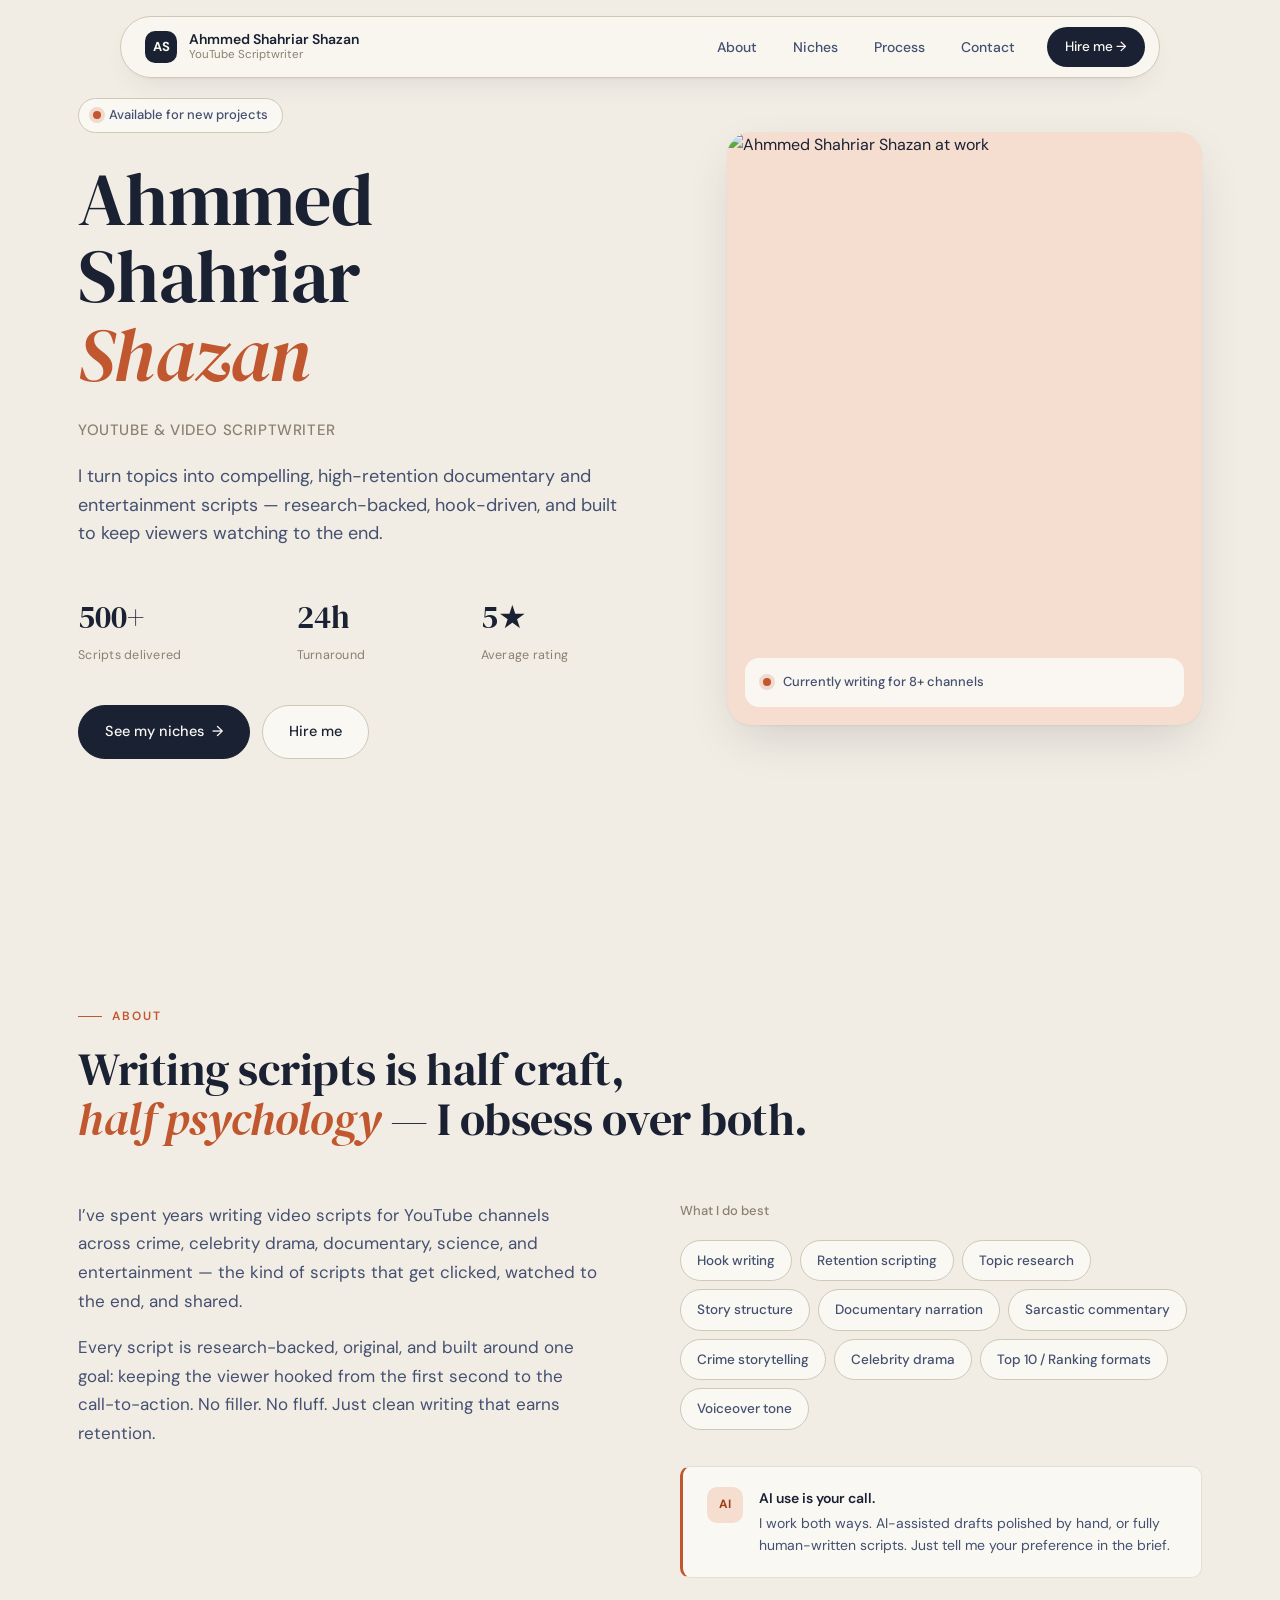
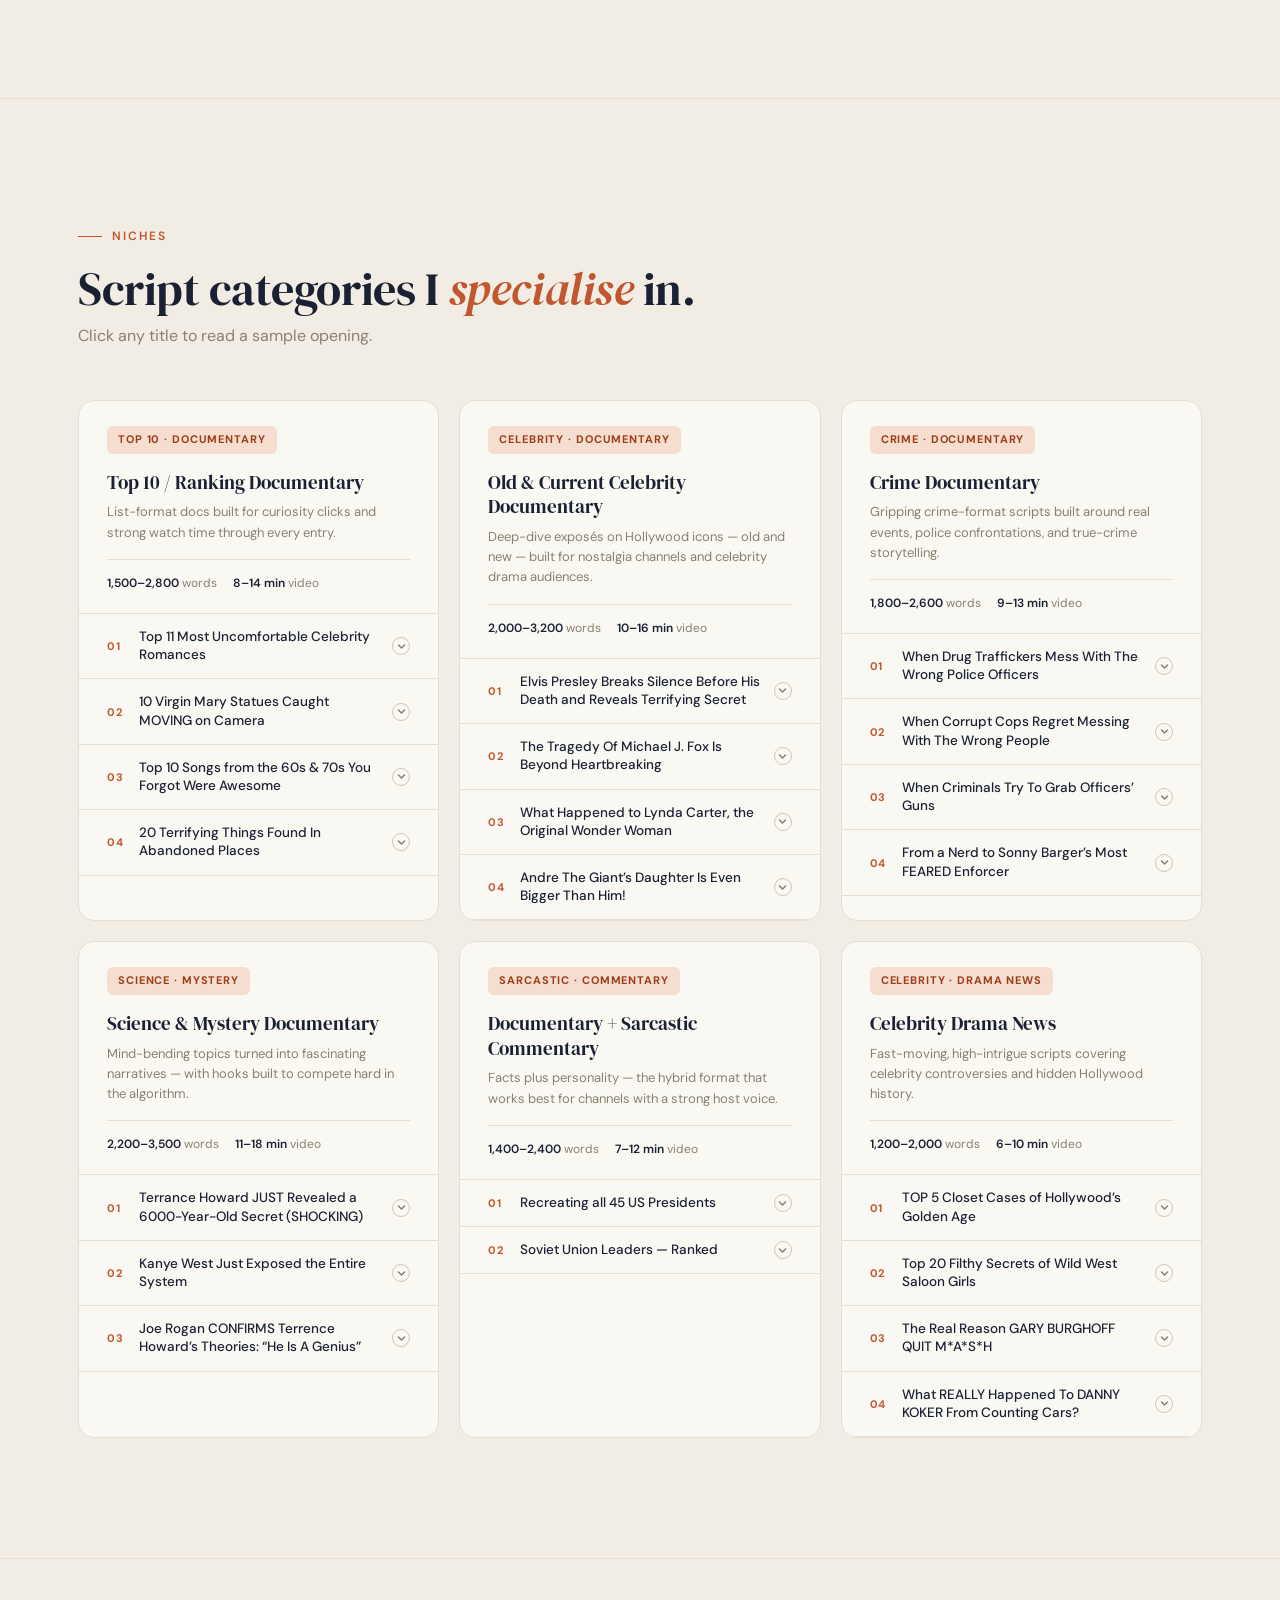
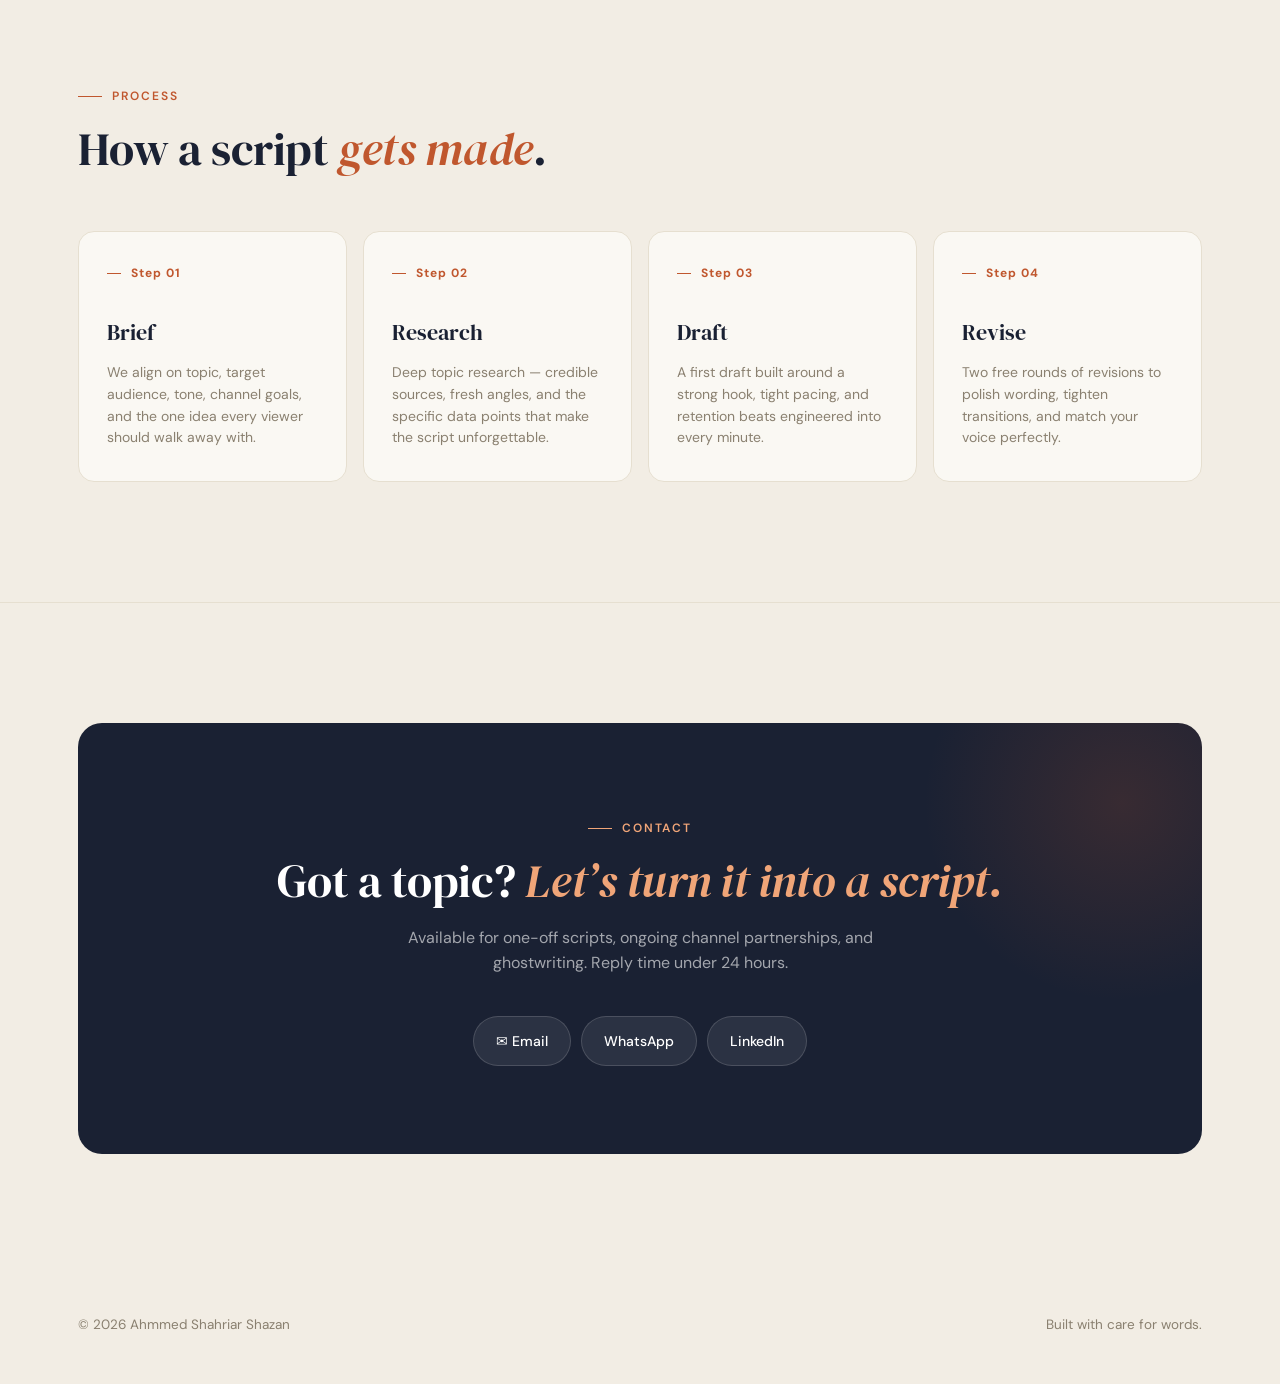
==== commit db5a6d70: "Update contact links in index.html" ====
--- a/index.html
+++ b/index.html
@@ -804,9 +804,8 @@
       <p>Available for one-off scripts, ongoing channel partnerships, and ghostwriting. Reply time under 24 hours.</p>
       <div class="contact-buttons">
         <a href="mailto:ahmmedshahriarshazan@gmail.com" class="contact-btn">&#9993; Email</a>
-        <a href="https://wa.me/" class="contact-btn" target="_blank" rel="noopener">WhatsApp</a>
-        <a href="https://linkedin.com/" class="contact-btn" target="_blank" rel="noopener">LinkedIn</a>
-        <a href="https://fiverr.com/" class="contact-btn" target="_blank" rel="noopener">Fiverr</a>
+        <a href="https://wa.me/+01994121470" class="contact-btn" target="_blank" rel="noopener">WhatsApp</a>
+        <a href="https://www.linkedin.com/in/ahmmed-shahriar-shazan-526ba7237/" class="contact-btn" target="_blank" rel="noopener">LinkedIn</a>
       </div>
     </div>
   </div>
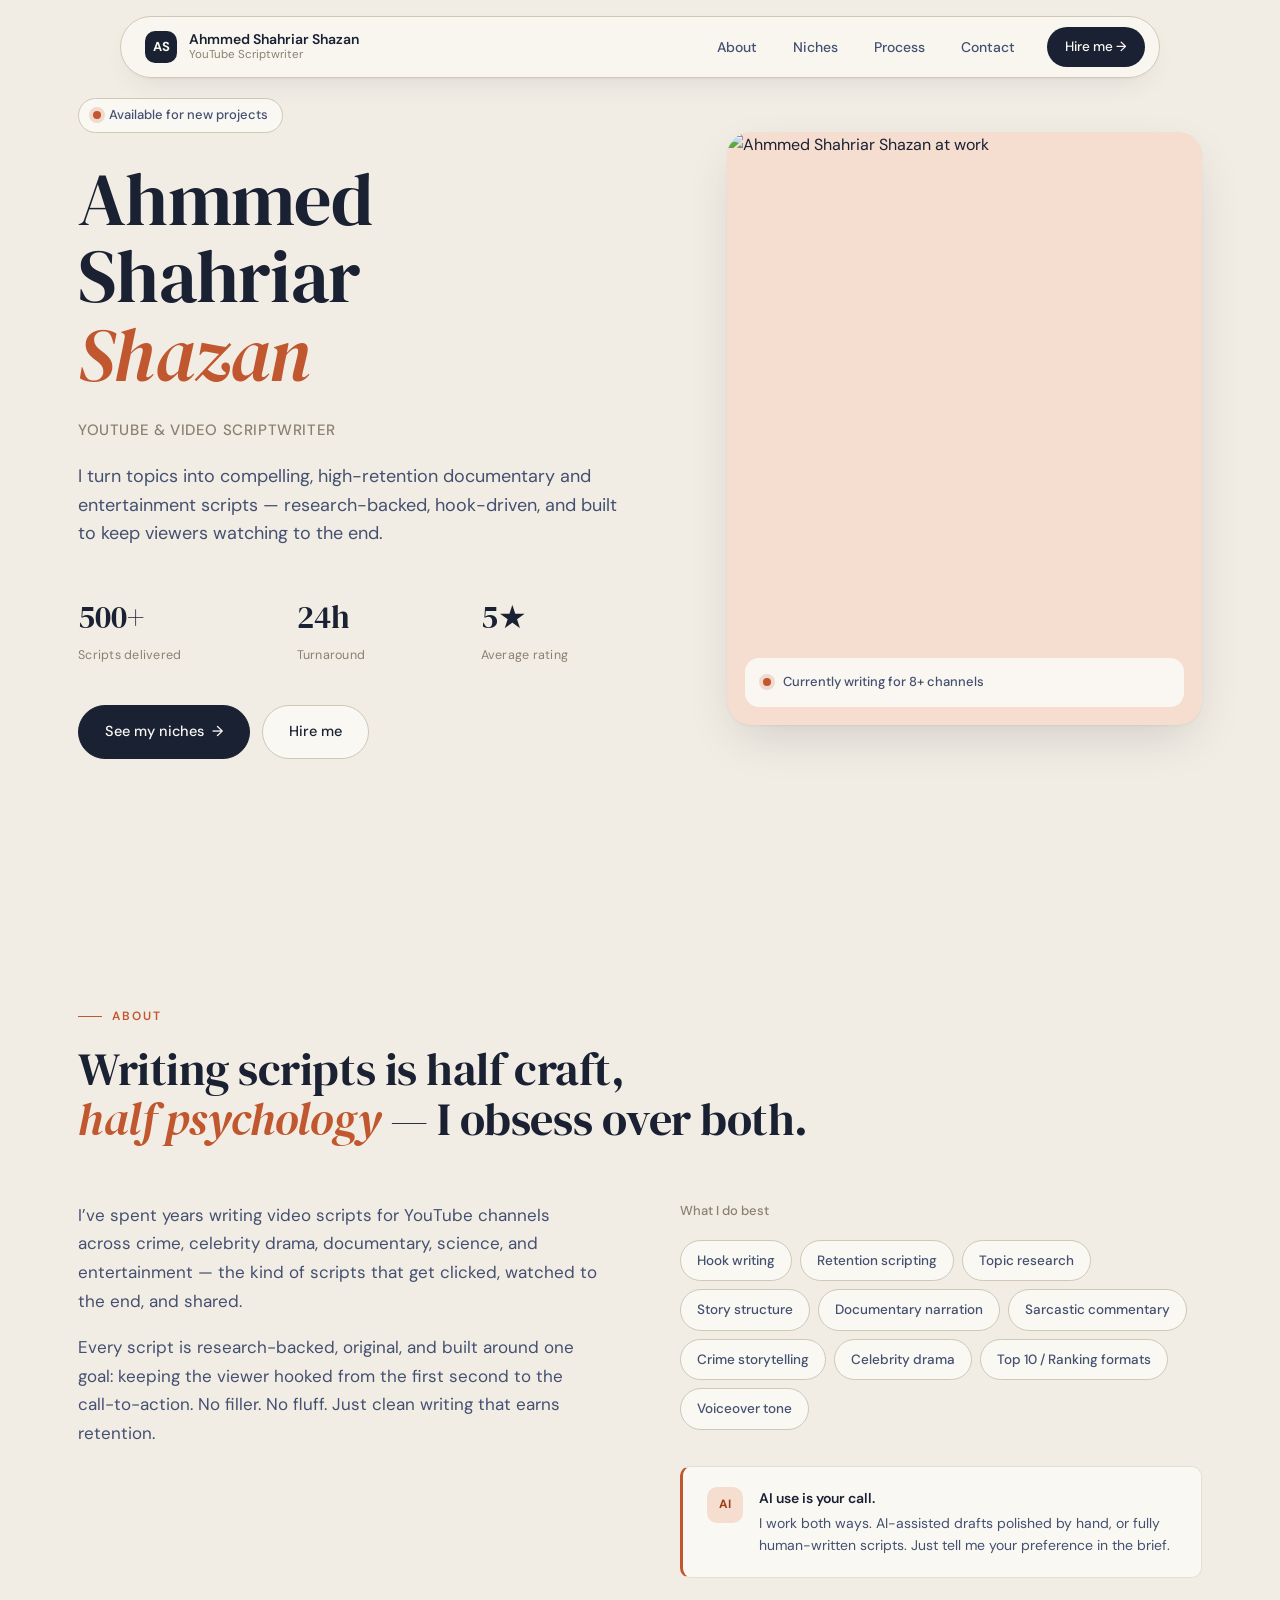
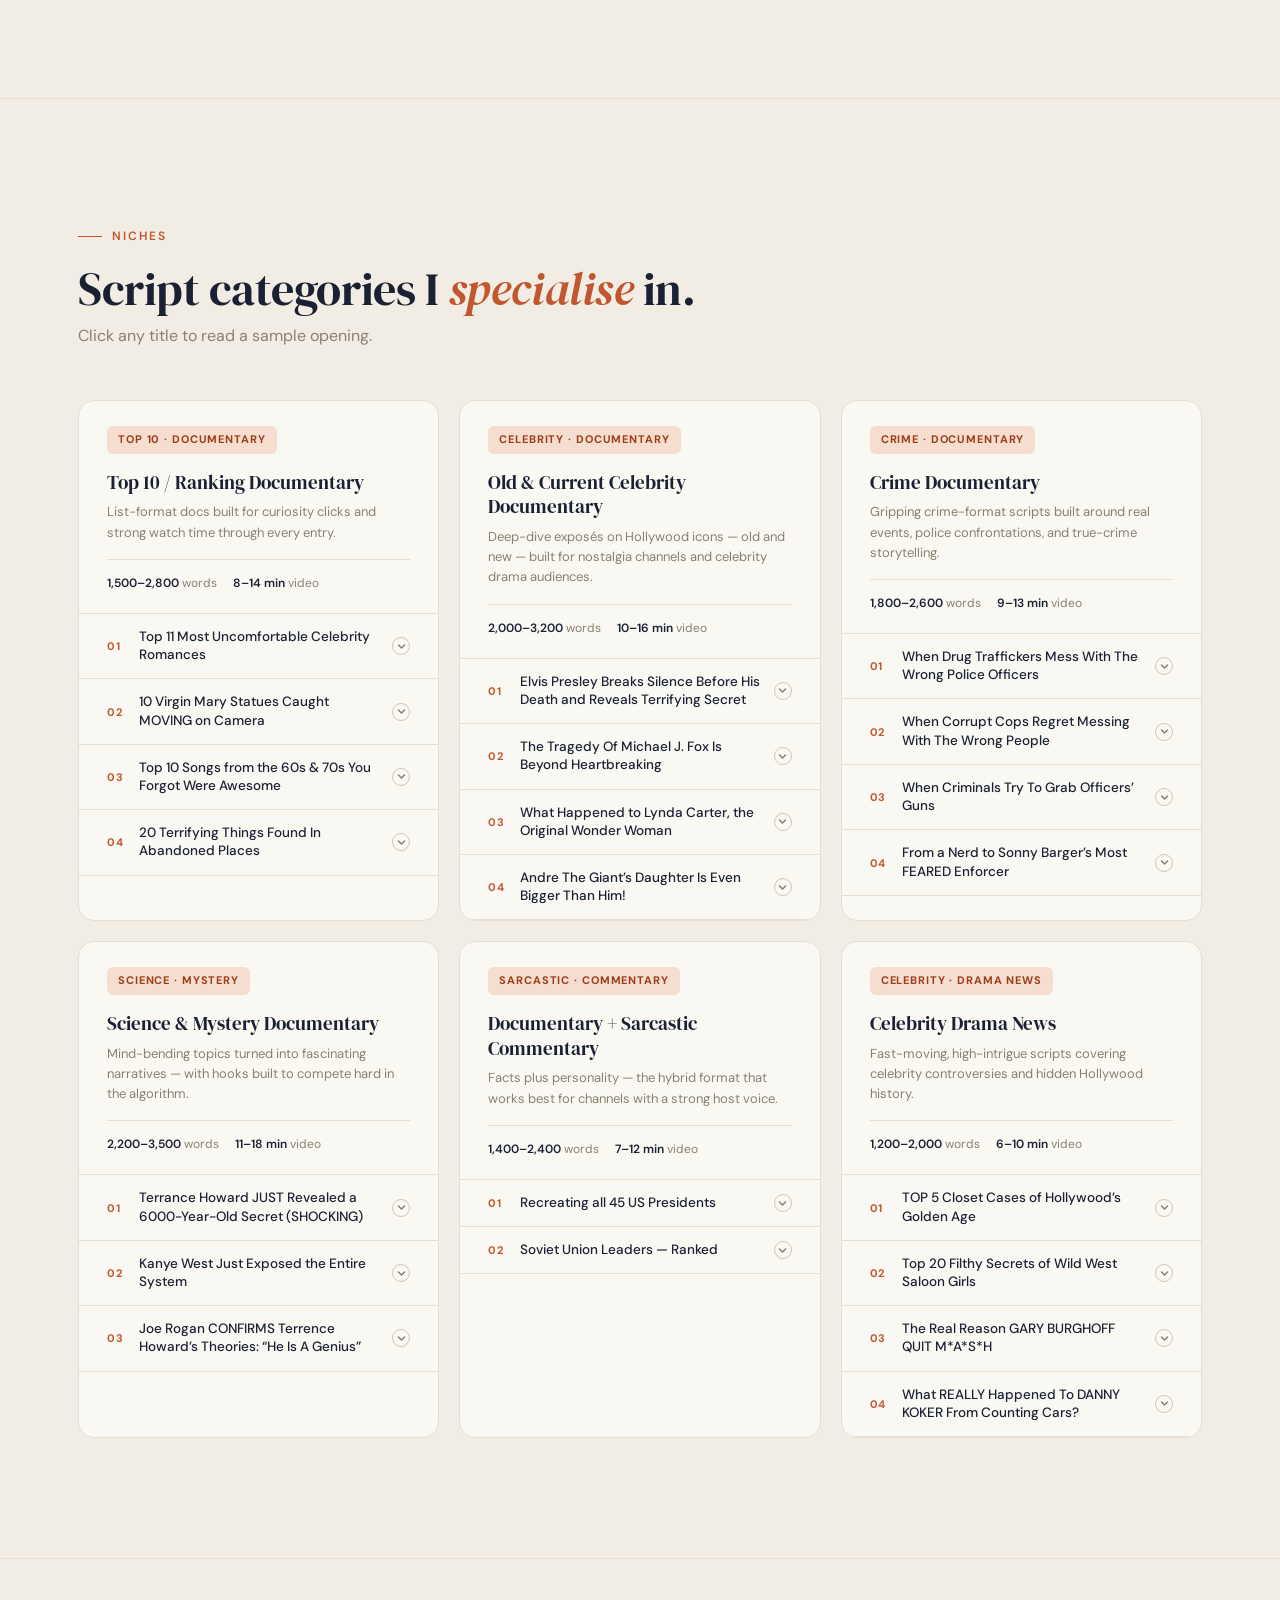
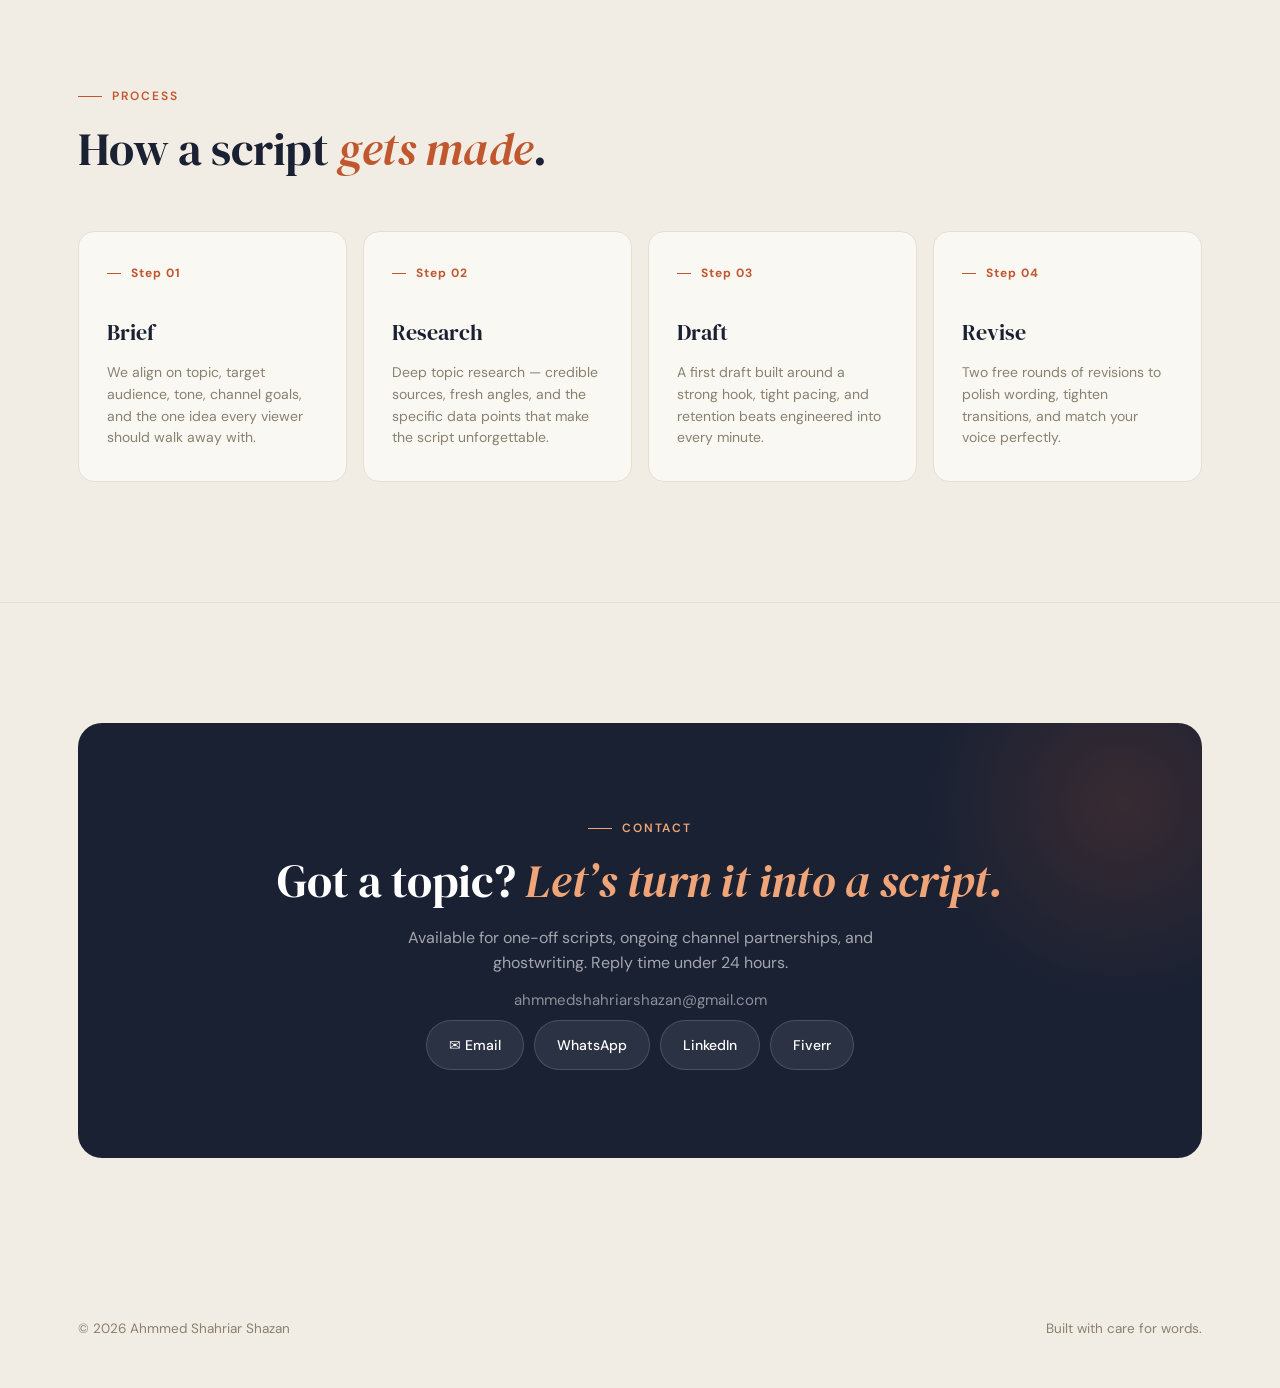
==== commit 0392248f: "Update contact information and links in index.html" ====
--- a/index.html
+++ b/index.html
@@ -802,10 +802,12 @@
       <div class="section-label">Contact</div>
       <h2>Got a topic? <em>Let&#8217;s turn it into a script.</em></h2>
       <p>Available for one-off scripts, ongoing channel partnerships, and ghostwriting. Reply time under 24 hours.</p>
+      <p style="font-size:15px;color:rgba(255,255,255,0.5);margin-bottom:8px;margin-top:-28px;">ahmmedshahriarshazan@gmail.com</p>
       <div class="contact-buttons">
         <a href="mailto:ahmmedshahriarshazan@gmail.com" class="contact-btn">&#9993; Email</a>
-        <a href="https://wa.me/+01994121470" class="contact-btn" target="_blank" rel="noopener">WhatsApp</a>
+        <a href="https://wa.me/01994121470" class="contact-btn" target="_blank" rel="noopener">WhatsApp</a>
         <a href="https://www.linkedin.com/in/ahmmed-shahriar-shazan-526ba7237/" class="contact-btn" target="_blank" rel="noopener">LinkedIn</a>
+        <a href="https://fiverr.com/" class="contact-btn" target="_blank" rel="noopener">Fiverr</a>
       </div>
     </div>
   </div>
